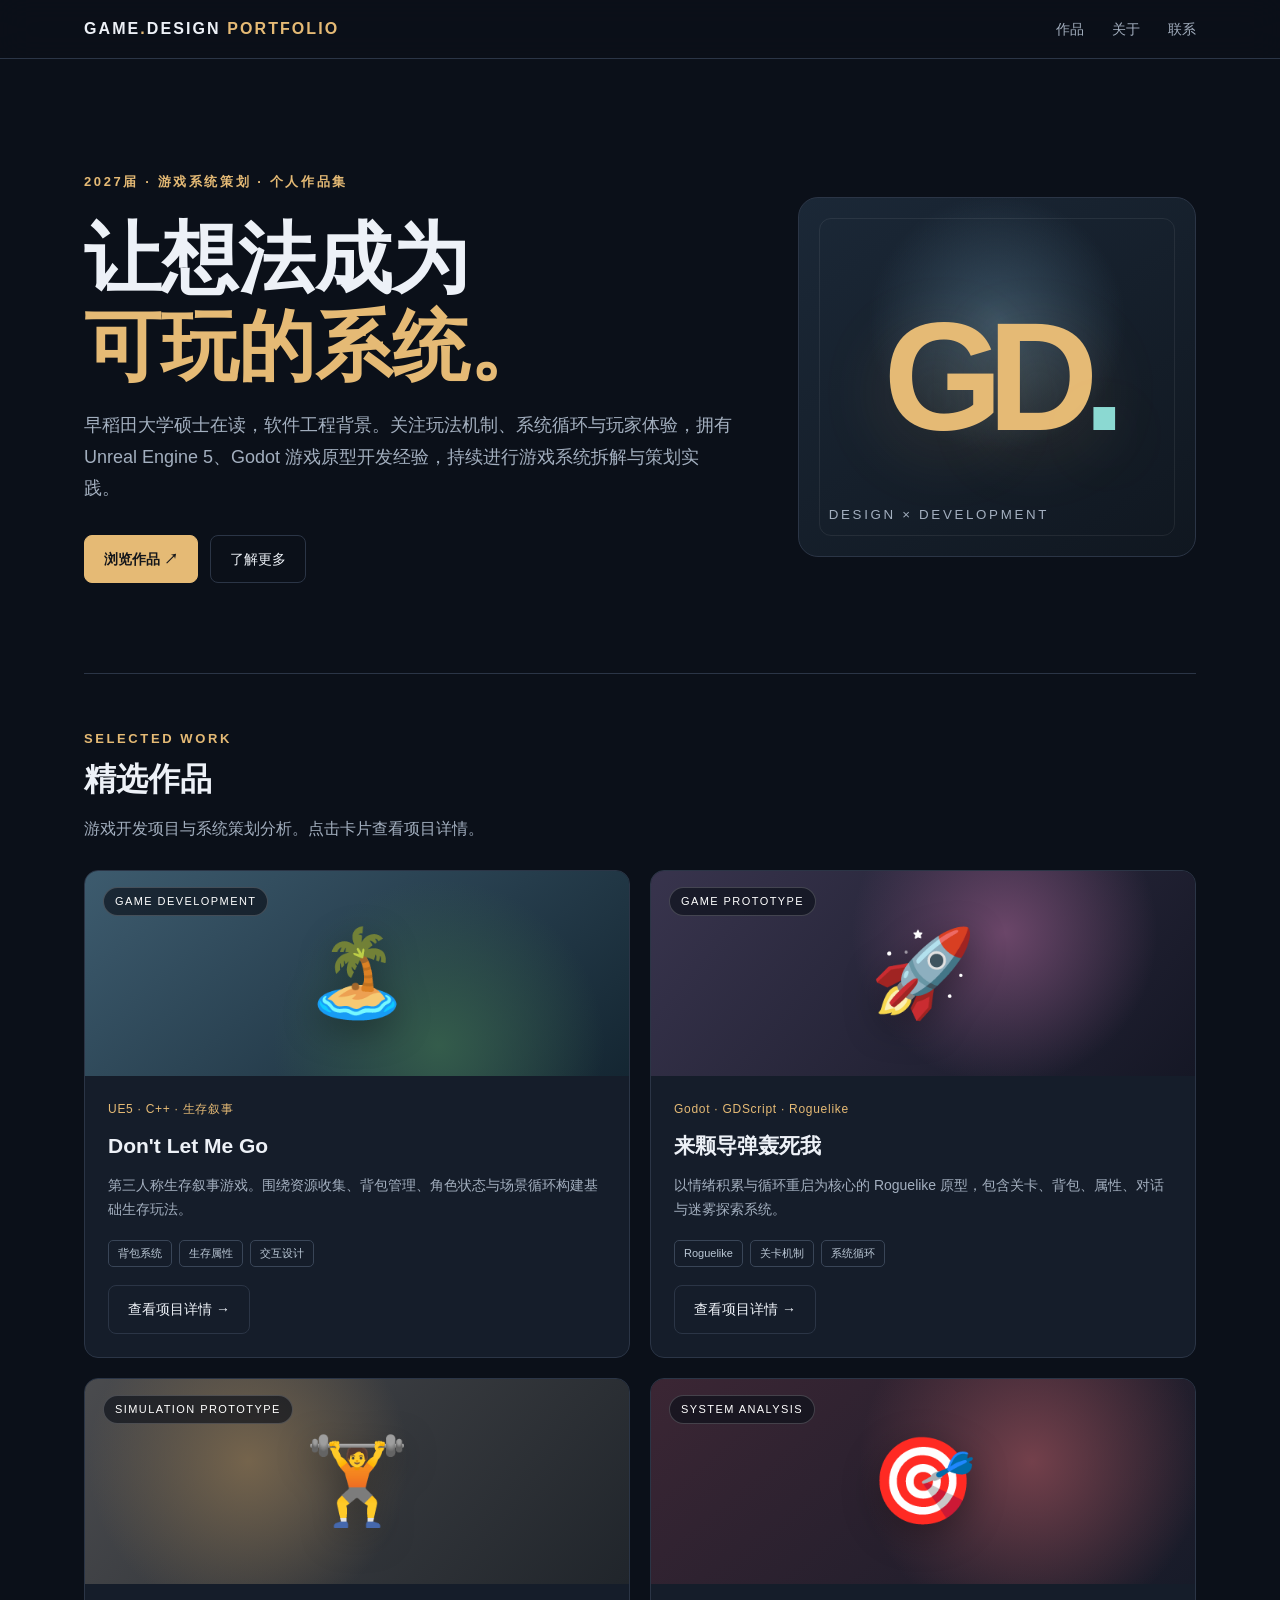
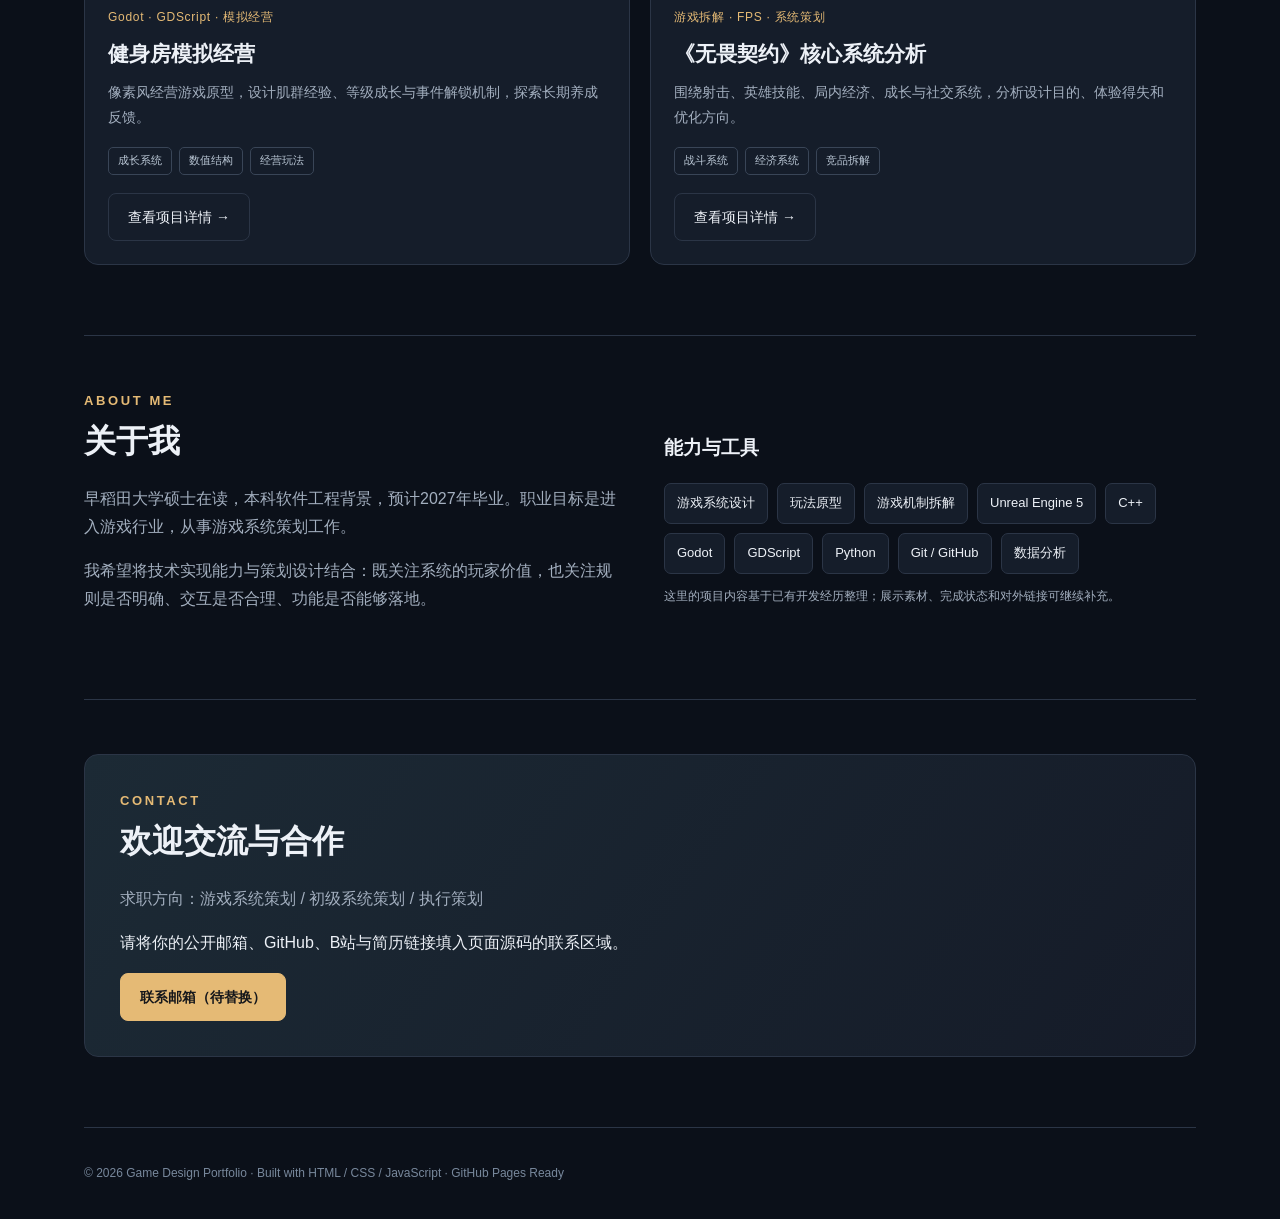
==== index.html @ ab82ddde "Initial portfolio website" ====
<!doctype html><html lang="zh-CN"><head><meta charset="UTF-8"><meta name="viewport" content="width=device-width,initial-scale=1"><meta name="description" content="2027届游戏系统策划个人作品集，游戏开发项目与系统拆解。"><title>游戏系统策划 · 个人作品集</title><style>
:root{--bg:#0b1019;--panel:#151d2a;--line:#2b3546;--text:#edf1f7;--muted:#a3afbf;--accent:#e5ba75;--cyan:#8bd9d2}*{box-sizing:border-box}html{scroll-behavior:smooth}body{margin:0;background:var(--bg);color:var(--text);font-family:Inter,"Noto Sans SC","Microsoft YaHei",sans-serif;line-height:1.75}a{color:inherit;text-decoration:none}button{font:inherit}header{position:sticky;top:0;z-index:10;background:#0b1019e8;backdrop-filter:blur(16px);border-bottom:1px solid var(--line)}nav{max-width:1160px;margin:auto;padding:15px 24px;display:flex;justify-content:space-between;align-items:center}.logo{font-weight:800;letter-spacing:.13em}.logo b{color:var(--accent)}.navlinks{display:flex;gap:28px;color:var(--muted);font-size:14px}.navlinks a:hover{color:var(--accent)}main{max-width:1160px;margin:auto;padding:0 24px}.hero{padding:112px 0 90px;display:grid;grid-template-columns:1.25fr .75fr;gap:50px;align-items:center}.eyebrow{font-size:13px;letter-spacing:.2em;color:var(--accent);font-weight:700}.hero h1{font-size:clamp(44px,6vw,80px);line-height:1.15;margin:20px 0}.hero h1 span{color:var(--accent)}.lead{font-size:18px;color:var(--muted);max-width:650px}.actions{display:flex;gap:12px;flex-wrap:wrap;margin-top:30px}.btn{border:1px solid var(--line);padding:11px 19px;border-radius:8px;font-size:14px;display:inline-flex;align-items:center;gap:8px;cursor:pointer;background:transparent;color:var(--text)}.btn.primary{background:var(--accent);color:#15171b;border-color:var(--accent);font-weight:700}.btn:hover{transform:translateY(-2px);transition:.2s}.hero-art{min-height:360px;background:radial-gradient(circle at 50% 35%,#395062 0,transparent 42%),linear-gradient(145deg,#1b2837,#101720);border:1px solid var(--line);border-radius:20px;display:flex;align-items:center;justify-content:center;position:relative;overflow:hidden}.hero-art:before{content:"";position:absolute;inset:20px;border:1px solid #ffffff12;border-radius:12px}.hero-art .mark{font-size:clamp(90px,12vw,160px);font-weight:900;letter-spacing:-.1em;color:#e5ba75;text-shadow:0 16px 70px #e5ba7533}.hero-art small{position:absolute;bottom:30px;left:30px;color:var(--muted);letter-spacing:.2em}.section{padding:54px 0 70px;border-top:1px solid var(--line)}.section-head{display:flex;justify-content:space-between;align-items:end;gap:16px;margin-bottom:27px}.section h2{font-size:32px;margin:0}.section .subtitle{color:var(--muted);margin:8px 0 0}.grid{display:grid;grid-template-columns:repeat(2,minmax(0,1fr));gap:20px}.project{background:var(--panel);border:1px solid var(--line);border-radius:14px;overflow:hidden;transition:transform .2s,border-color .2s}.project:hover{transform:translateY(-4px);border-color:#8c7556}.visual{height:205px;display:flex;justify-content:center;align-items:center;position:relative;overflow:hidden;background:linear-gradient(125deg,#26354a,#141c29)}.visual .glyph{font-size:85px;filter:drop-shadow(0 10px 18px #0005)}.visual .type{position:absolute;top:16px;left:18px;font-size:11px;letter-spacing:.13em;color:#fff;background:#0b1019a8;border:1px solid #ffffff30;border-radius:30px;padding:4px 11px}.visual.island{background:radial-gradient(circle at 65% 85%,#345c4b,transparent 42%),linear-gradient(140deg,#3d5b6e,#142632)}.visual.rogue{background:radial-gradient(circle at 65% 30%,#6b4669,transparent 40%),linear-gradient(130deg,#38344d,#151725)}.visual.gym{background:radial-gradient(circle at 30% 40%,#75644c,transparent 40%),linear-gradient(130deg,#4a4b4e,#20252b)}.visual.analysis{background:radial-gradient(circle at 70% 40%,#73404b,transparent 43%),linear-gradient(140deg,#3b2634,#171b29)}.content{padding:23px}.meta{font-size:12px;color:var(--accent);letter-spacing:.06em}.content h3{font-size:21px;margin:8px 0}.content p{color:var(--muted);font-size:14px;margin:0 0 18px}.tags{display:flex;gap:7px;flex-wrap:wrap;margin:18px 0}.tag{font-size:11px;border:1px solid #394557;color:#bac7d5;padding:3px 9px;border-radius:5px}.read{color:var(--accent);font-size:13px;font-weight:700}.about{display:grid;grid-template-columns:1fr 1fr;gap:48px}.about p{color:var(--muted)}.skills{display:flex;flex-wrap:wrap;gap:9px}.skills span{padding:8px 12px;background:var(--panel);border:1px solid var(--line);border-radius:7px;font-size:13px}.contact{background:linear-gradient(125deg,#1c2a35,#151b28);padding:35px;border-radius:14px;border:1px solid var(--line)}footer{padding:35px 0;color:#78889c;font-size:12px;border-top:1px solid var(--line)}dialog{width:min(740px,calc(100% - 30px));max-height:85vh;overflow:auto;background:#161f2c;color:var(--text);border:1px solid #445167;border-radius:14px;padding:32px}dialog::backdrop{background:#02060bd9}.close{float:right;border:0;background:#29374a;color:white;border-radius:7px;padding:5px 12px;cursor:pointer}.detail h2{font-size:27px}.detail p,.detail li{color:#bbc7d4}.detail h4{color:var(--accent);margin-bottom:5px}.notice{font-size:12px;color:#8f9eb0} @media(max-width:750px){.hero{grid-template-columns:1fr;padding:75px 0 50px}.hero-art{min-height:220px}.grid,.about{grid-template-columns:1fr}.navlinks{gap:14px;font-size:12px}.section{padding:42px 0}.section h2{font-size:26px}.hero h1{font-size:48px}}
</style></head><body><header><nav><a href="#top" class="logo">GAME<span style="color:var(--accent)">.</span>DESIGN <b>PORTFOLIO</b></a><div class="navlinks"><a href="#projects">作品</a><a href="#about">关于</a><a href="#contact">联系</a></div></nav></header><main id="top"><section class="hero"><div><div class="eyebrow">2027届 · 游戏系统策划 · 个人作品集</div><h1>让想法成为<br><span>可玩的系统。</span></h1><p class="lead">早稻田大学硕士在读，软件工程背景。关注玩法机制、系统循环与玩家体验，拥有 Unreal Engine 5、Godot 游戏原型开发经验，持续进行游戏系统拆解与策划实践。</p><div class="actions"><a class="btn primary" href="#projects">浏览作品 ↗</a><a class="btn" href="#about">了解更多</a></div></div><div class="hero-art"><div class="mark">GD<span style="color:#8bd9d2">.</span></div><small>DESIGN × DEVELOPMENT</small></div></section><section id="projects" class="section"><div class="section-head"><div><div class="eyebrow">SELECTED WORK</div><h2>精选作品</h2><p class="subtitle">游戏开发项目与系统策划分析。点击卡片查看项目详情。</p></div></div><div class="grid"><article class="project"><div class="visual island"><span class="type">GAME DEVELOPMENT</span><span class="glyph">🏝️</span></div><div class="content"><div class="meta">UE5 · C++ · 生存叙事</div><h3>Don't Let Me Go</h3><p>第三人称生存叙事游戏。围绕资源收集、背包管理、角色状态与场景循环构建基础生存玩法。</p><div class="tags"><span class="tag">背包系统</span><span class="tag">生存属性</span><span class="tag">交互设计</span></div><button class="btn" onclick="show('island')">查看项目详情 →</button></div></article><article class="project"><div class="visual rogue"><span class="type">GAME PROTOTYPE</span><span class="glyph">🚀</span></div><div class="content"><div class="meta">Godot · GDScript · Roguelike</div><h3>来颗导弹轰死我</h3><p>以情绪积累与循环重启为核心的 Roguelike 原型，包含关卡、背包、属性、对话与迷雾探索系统。</p><div class="tags"><span class="tag">Roguelike</span><span class="tag">关卡机制</span><span class="tag">系统循环</span></div><button class="btn" onclick="show('rogue')">查看项目详情 →</button></div></article><article class="project"><div class="visual gym"><span class="type">SIMULATION PROTOTYPE</span><span class="glyph">🏋️</span></div><div class="content"><div class="meta">Godot · GDScript · 模拟经营</div><h3>健身房模拟经营</h3><p>像素风经营游戏原型，设计肌群经验、等级成长与事件解锁机制，探索长期养成反馈。</p><div class="tags"><span class="tag">成长系统</span><span class="tag">数值结构</span><span class="tag">经营玩法</span></div><button class="btn" onclick="show('gym')">查看项目详情 →</button></div></article><article class="project"><div class="visual analysis"><span class="type">SYSTEM ANALYSIS</span><span class="glyph">🎯</span></div><div class="content"><div class="meta">游戏拆解 · FPS · 系统策划</div><h3>《无畏契约》核心系统分析</h3><p>围绕射击、英雄技能、局内经济、成长与社交系统，分析设计目的、体验得失和优化方向。</p><div class="tags"><span class="tag">战斗系统</span><span class="tag">经济系统</span><span class="tag">竞品拆解</span></div><button class="btn" onclick="show('valorant')">查看项目详情 →</button></div></article></div></section><section class="section" id="about"><div class="eyebrow">ABOUT ME</div><div class="about"><div><h2>关于我</h2><p>早稻田大学硕士在读，本科软件工程背景，预计2027年毕业。职业目标是进入游戏行业，从事游戏系统策划工作。</p><p>我希望将技术实现能力与策划设计结合：既关注系统的玩家价值，也关注规则是否明确、交互是否合理、功能是否能够落地。</p></div><div><h3>能力与工具</h3><div class="skills"><span>游戏系统设计</span><span>玩法原型</span><span>游戏机制拆解</span><span>Unreal Engine 5</span><span>C++</span><span>Godot</span><span>GDScript</span><span>Python</span><span>Git / GitHub</span><span>数据分析</span></div><p class="notice">这里的项目内容基于已有开发经历整理；展示素材、完成状态和对外链接可继续补充。</p></div></div></section><section class="section" id="contact"><div class="contact"><div class="eyebrow">CONTACT</div><h2>欢迎交流与合作</h2><p style="color:var(--muted)">求职方向：游戏系统策划 / 初级系统策划 / 执行策划</p><p>请将你的公开邮箱、GitHub、B站与简历链接填入页面源码的联系区域。</p><a class="btn primary" href="mailto:your-email@example.com">联系邮箱（待替换）</a></div></section><footer>© <span id="year"></span> Game Design Portfolio · Built with HTML / CSS / JavaScript · GitHub Pages Ready</footer></main><dialog id="details"><button class="close" onclick="document.getElementById('details').close()">关闭 ×</button><div class="detail" id="detailContent"></div></dialog><script>
const details={island:{title:"Don't Let Me Go",sub:"UE5 / C++ / 第三人称生存叙事",intro:"项目围绕梦境与现实之间的生存循环展开，玩家通过资源收集、状态管理与探索推动进程。",items:["资源交互：设计资源拾取对象与交互输入。","背包系统：物品堆叠、拆分、拖拽、使用与丢弃。","状态系统：饥饿、口渴、精神与体力等状态反馈。","场景循环：菜单、房间与岛屿场景之间的流程切换。"],next:"补充实机截图、操作视频、系统流程图及项目仓库链接。"},rogue:{title:"来颗导弹轰死我",sub:"Godot / GDScript / Roguelike",intro:"围绕情绪积累与循环重启设计的 Roguelike 游戏概念与开发原型。",items:["关卡：书本与合同文件夹主题的探索与通关目标。","角色系统：状态机、属性与物品背包。","探索系统：迷雾、区域相机与地图切换。","叙事交互：对话系统与关卡事件。"],next:"补充可玩版本、关卡地图与核心循环演示。"},gym:{title:"健身房模拟经营",sub:"Godot / GDScript / 像素风模拟经营",intro:"以训练、经验获取与成长解锁为主要循环的经营原型。",items:["肌群划分：胸、背、肩、臂、腹、腿。","成长规则：经验值、等级变化及UI反馈。","事件机制：依据成长节点触发解锁内容。"],next:"补充数值表、玩家目标、经营资源循环及原型视频。"},valorant:{title:"《无畏契约》核心系统分析",sub:"游戏系统拆解 / FPS / 个人分析",intro:"从游戏系统策划角度分析战斗、英雄、经济、局外成长与社交机制的设计目标及体验问题。",items:["战斗：低TTK、急停与枪法成长。","英雄：技能定位、团队配合与平衡成本。","经济：全起、半起、经济局与跨回合资源博弈。","成长与商业化：段位反馈、英雄解锁与外观付费。","改进：新手引导、经济提示与战术贡献反馈。"],next:"建议添加完整PDF、规则流程图、经济数值案例与分析结论。"}};
function show(key){const d=details[key];document.getElementById('detailContent').innerHTML=`<div class="eyebrow">PROJECT DETAIL</div><h2>${d.title}</h2><div class="meta">${d.sub}</div><p>${d.intro}</p><h4>项目内容</h4><ul>${d.items.map(x=>`<li>${x}</li>`).join('')}</ul><h4>后续可补充</h4><p>${d.next}</p><p class="notice">尚未提供的截图、试玩链接及完整文档不以虚构内容代替。</p>`;document.getElementById('details').showModal()};document.getElementById('year').textContent=new Date().getFullYear();
</script></body></html>
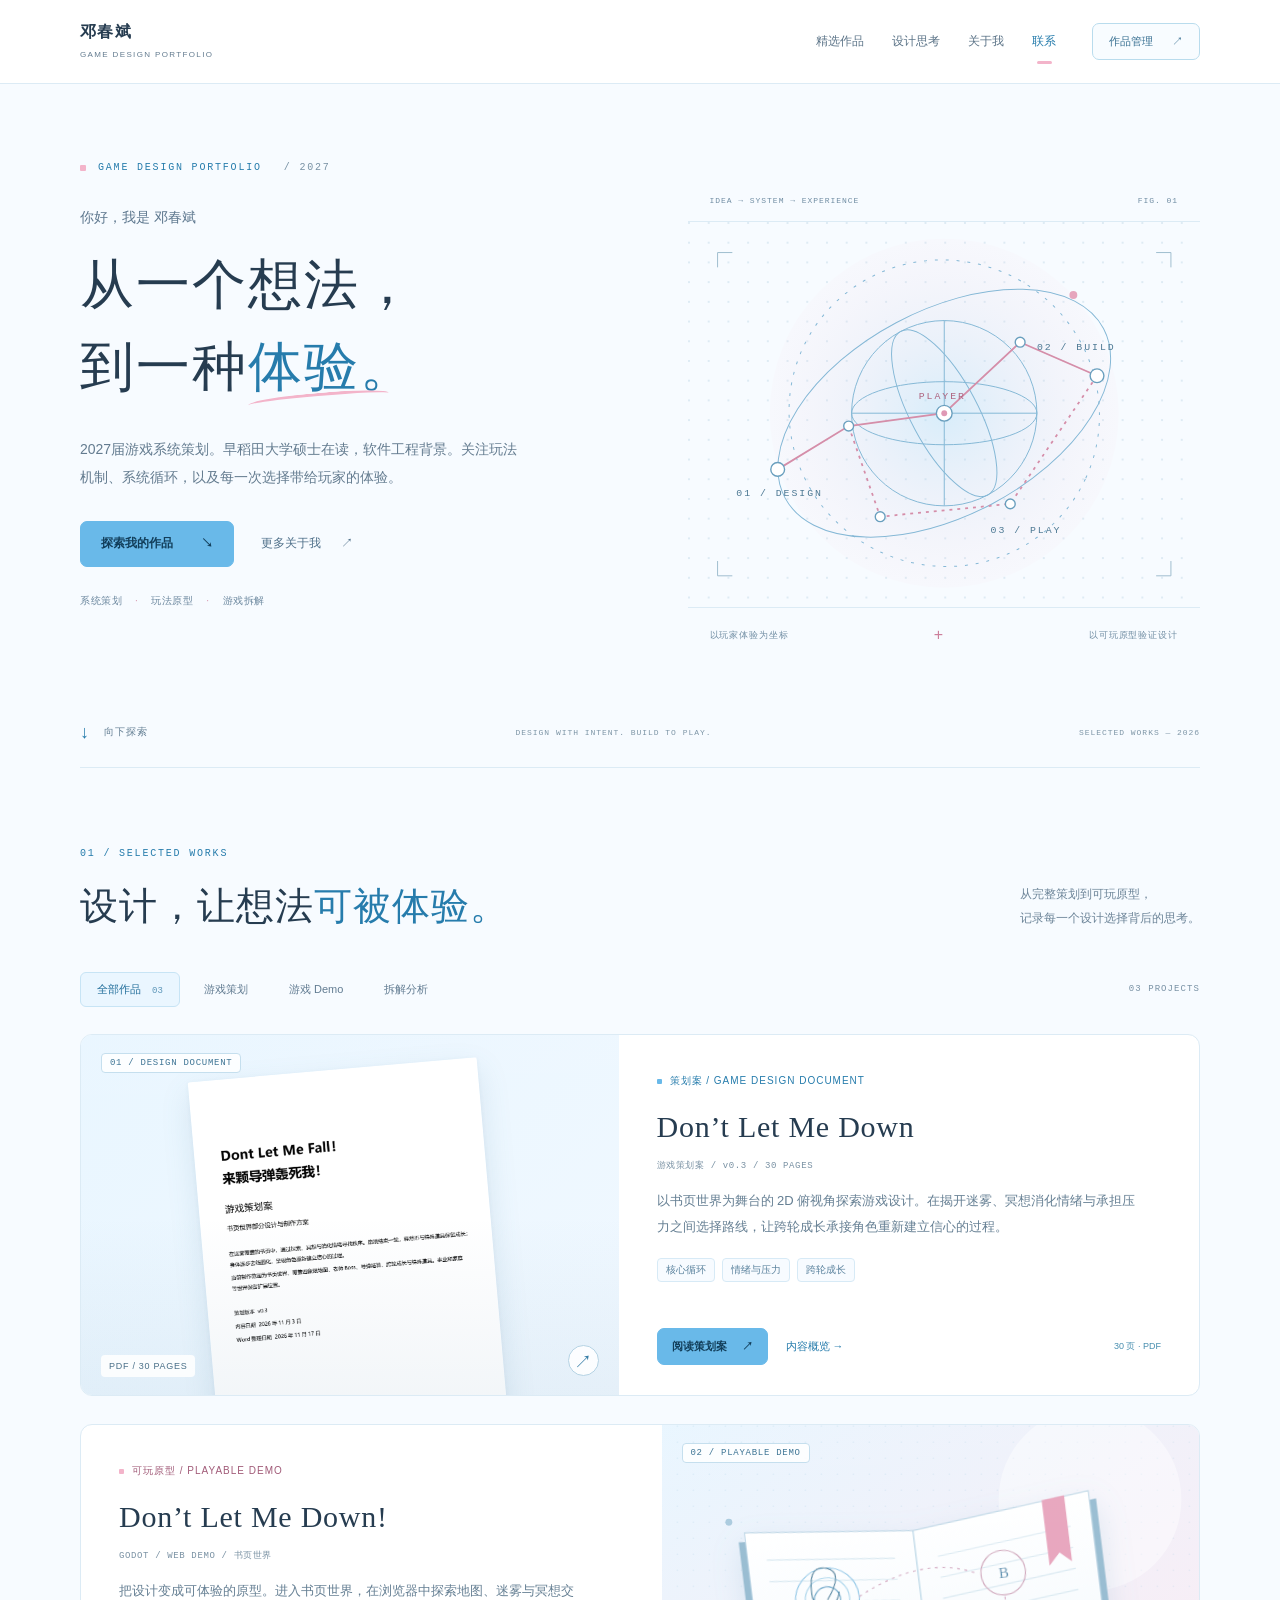
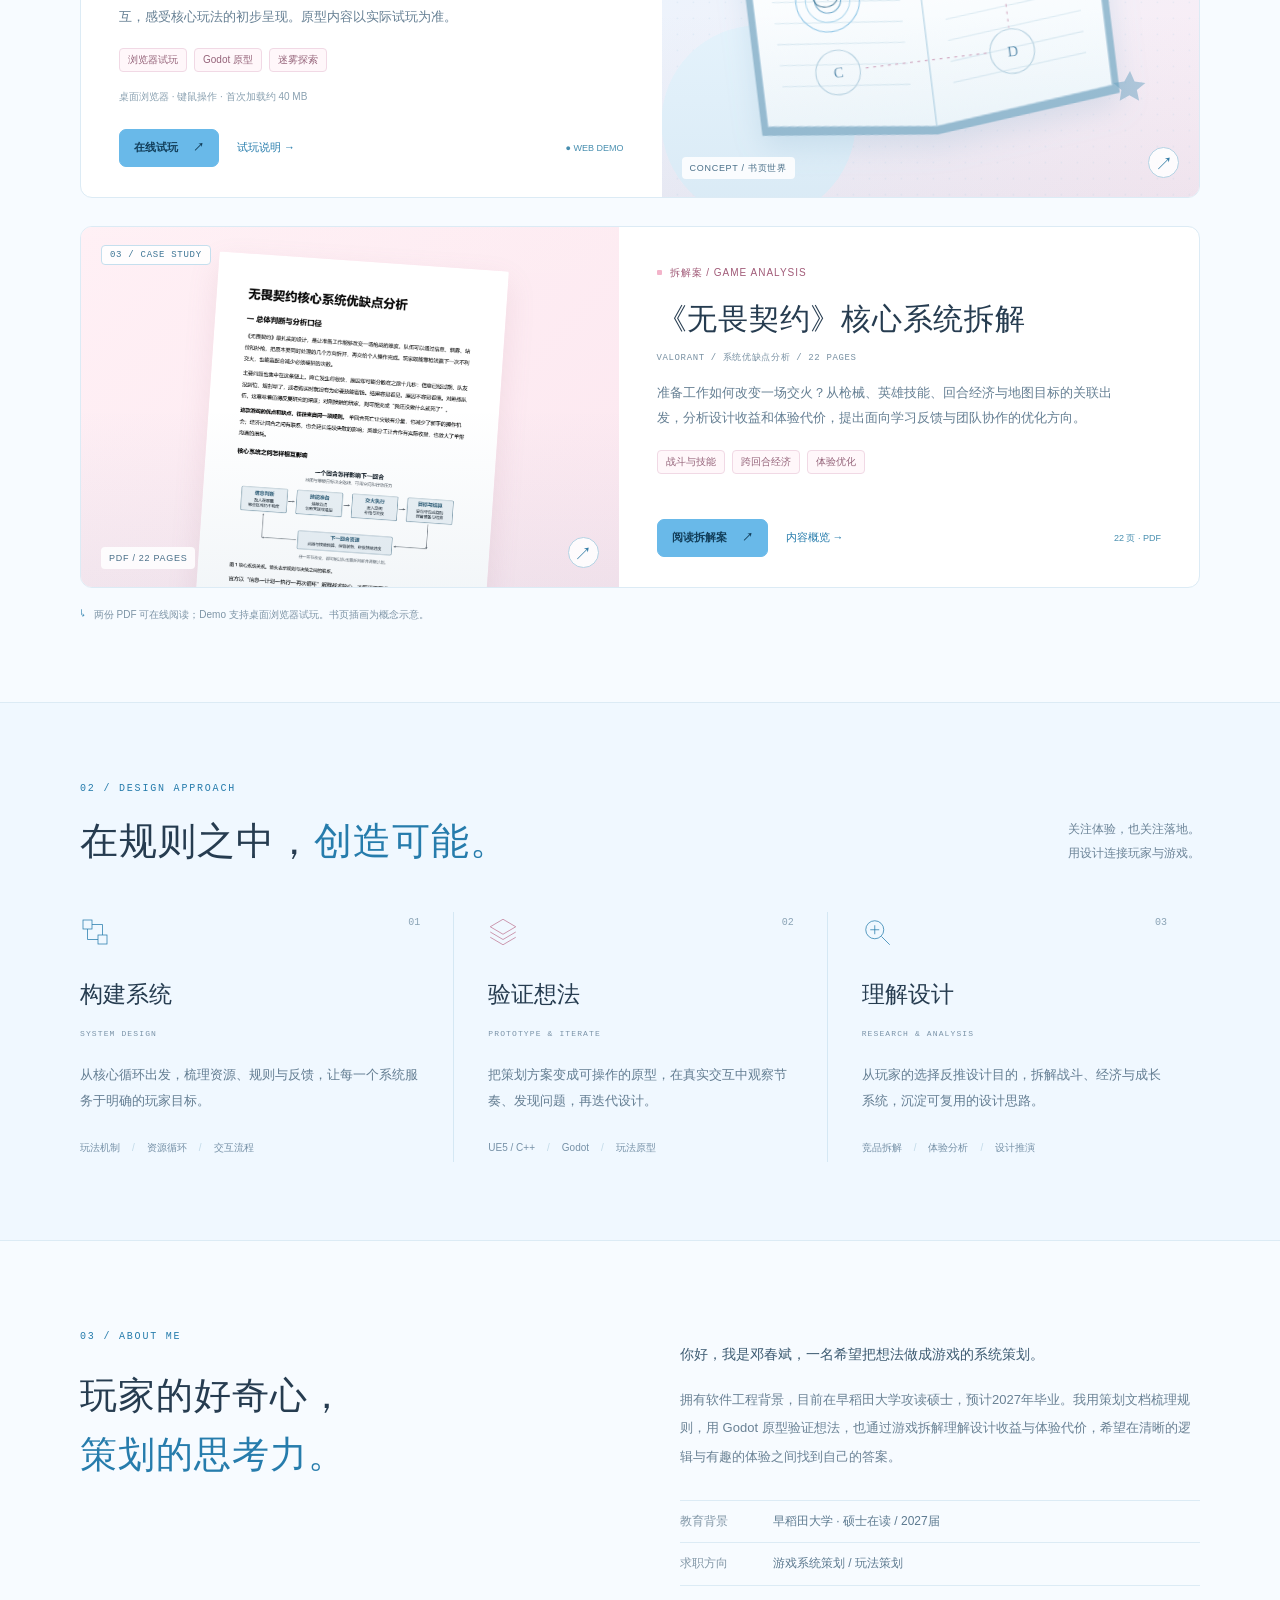
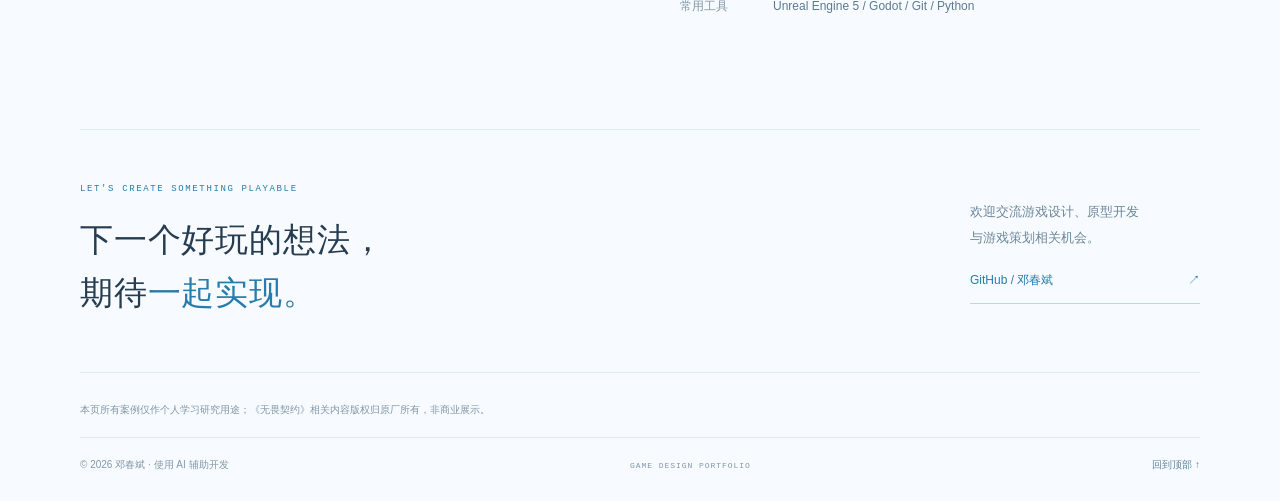
==== commit f16b8ede: "Initial myWebsite" ====
--- a/index.html
+++ b/index.html
@@ -1,6 +1,86 @@
-<!doctype html><html lang="zh-CN"><head><meta charset="UTF-8"><meta name="viewport" content="width=device-width,initial-scale=1"><meta name="description" content="2027届游戏系统策划个人作品集，游戏开发项目与系统拆解。"><title>游戏系统策划 · 个人作品集</title><style>
-:root{--bg:#0b1019;--panel:#151d2a;--line:#2b3546;--text:#edf1f7;--muted:#a3afbf;--accent:#e5ba75;--cyan:#8bd9d2}*{box-sizing:border-box}html{scroll-behavior:smooth}body{margin:0;background:var(--bg);color:var(--text);font-family:Inter,"Noto Sans SC","Microsoft YaHei",sans-serif;line-height:1.75}a{color:inherit;text-decoration:none}button{font:inherit}header{position:sticky;top:0;z-index:10;background:#0b1019e8;backdrop-filter:blur(16px);border-bottom:1px solid var(--line)}nav{max-width:1160px;margin:auto;padding:15px 24px;display:flex;justify-content:space-between;align-items:center}.logo{font-weight:800;letter-spacing:.13em}.logo b{color:var(--accent)}.navlinks{display:flex;gap:28px;color:var(--muted);font-size:14px}.navlinks a:hover{color:var(--accent)}main{max-width:1160px;margin:auto;padding:0 24px}.hero{padding:112px 0 90px;display:grid;grid-template-columns:1.25fr .75fr;gap:50px;align-items:center}.eyebrow{font-size:13px;letter-spacing:.2em;color:var(--accent);font-weight:700}.hero h1{font-size:clamp(44px,6vw,80px);line-height:1.15;margin:20px 0}.hero h1 span{color:var(--accent)}.lead{font-size:18px;color:var(--muted);max-width:650px}.actions{display:flex;gap:12px;flex-wrap:wrap;margin-top:30px}.btn{border:1px solid var(--line);padding:11px 19px;border-radius:8px;font-size:14px;display:inline-flex;align-items:center;gap:8px;cursor:pointer;background:transparent;color:var(--text)}.btn.primary{background:var(--accent);color:#15171b;border-color:var(--accent);font-weight:700}.btn:hover{transform:translateY(-2px);transition:.2s}.hero-art{min-height:360px;background:radial-gradient(circle at 50% 35%,#395062 0,transparent 42%),linear-gradient(145deg,#1b2837,#101720);border:1px solid var(--line);border-radius:20px;display:flex;align-items:center;justify-content:center;position:relative;overflow:hidden}.hero-art:before{content:"";position:absolute;inset:20px;border:1px solid #ffffff12;border-radius:12px}.hero-art .mark{font-size:clamp(90px,12vw,160px);font-weight:900;letter-spacing:-.1em;color:#e5ba75;text-shadow:0 16px 70px #e5ba7533}.hero-art small{position:absolute;bottom:30px;left:30px;color:var(--muted);letter-spacing:.2em}.section{padding:54px 0 70px;border-top:1px solid var(--line)}.section-head{display:flex;justify-content:space-between;align-items:end;gap:16px;margin-bottom:27px}.section h2{font-size:32px;margin:0}.section .subtitle{color:var(--muted);margin:8px 0 0}.grid{display:grid;grid-template-columns:repeat(2,minmax(0,1fr));gap:20px}.project{background:var(--panel);border:1px solid var(--line);border-radius:14px;overflow:hidden;transition:transform .2s,border-color .2s}.project:hover{transform:translateY(-4px);border-color:#8c7556}.visual{height:205px;display:flex;justify-content:center;align-items:center;position:relative;overflow:hidden;background:linear-gradient(125deg,#26354a,#141c29)}.visual .glyph{font-size:85px;filter:drop-shadow(0 10px 18px #0005)}.visual .type{position:absolute;top:16px;left:18px;font-size:11px;letter-spacing:.13em;color:#fff;background:#0b1019a8;border:1px solid #ffffff30;border-radius:30px;padding:4px 11px}.visual.island{background:radial-gradient(circle at 65% 85%,#345c4b,transparent 42%),linear-gradient(140deg,#3d5b6e,#142632)}.visual.rogue{background:radial-gradient(circle at 65% 30%,#6b4669,transparent 40%),linear-gradient(130deg,#38344d,#151725)}.visual.gym{background:radial-gradient(circle at 30% 40%,#75644c,transparent 40%),linear-gradient(130deg,#4a4b4e,#20252b)}.visual.analysis{background:radial-gradient(circle at 70% 40%,#73404b,transparent 43%),linear-gradient(140deg,#3b2634,#171b29)}.content{padding:23px}.meta{font-size:12px;color:var(--accent);letter-spacing:.06em}.content h3{font-size:21px;margin:8px 0}.content p{color:var(--muted);font-size:14px;margin:0 0 18px}.tags{display:flex;gap:7px;flex-wrap:wrap;margin:18px 0}.tag{font-size:11px;border:1px solid #394557;color:#bac7d5;padding:3px 9px;border-radius:5px}.read{color:var(--accent);font-size:13px;font-weight:700}.about{display:grid;grid-template-columns:1fr 1fr;gap:48px}.about p{color:var(--muted)}.skills{display:flex;flex-wrap:wrap;gap:9px}.skills span{padding:8px 12px;background:var(--panel);border:1px solid var(--line);border-radius:7px;font-size:13px}.contact{background:linear-gradient(125deg,#1c2a35,#151b28);padding:35px;border-radius:14px;border:1px solid var(--line)}footer{padding:35px 0;color:#78889c;font-size:12px;border-top:1px solid var(--line)}dialog{width:min(740px,calc(100% - 30px));max-height:85vh;overflow:auto;background:#161f2c;color:var(--text);border:1px solid #445167;border-radius:14px;padding:32px}dialog::backdrop{background:#02060bd9}.close{float:right;border:0;background:#29374a;color:white;border-radius:7px;padding:5px 12px;cursor:pointer}.detail h2{font-size:27px}.detail p,.detail li{color:#bbc7d4}.detail h4{color:var(--accent);margin-bottom:5px}.notice{font-size:12px;color:#8f9eb0} @media(max-width:750px){.hero{grid-template-columns:1fr;padding:75px 0 50px}.hero-art{min-height:220px}.grid,.about{grid-template-columns:1fr}.navlinks{gap:14px;font-size:12px}.section{padding:42px 0}.section h2{font-size:26px}.hero h1{font-size:48px}}
-</style></head><body><header><nav><a href="#top" class="logo">GAME<span style="color:var(--accent)">.</span>DESIGN <b>PORTFOLIO</b></a><div class="navlinks"><a href="#projects">作品</a><a href="#about">关于</a><a href="#contact">联系</a></div></nav></header><main id="top"><section class="hero"><div><div class="eyebrow">2027届 · 游戏系统策划 · 个人作品集</div><h1>让想法成为<br><span>可玩的系统。</span></h1><p class="lead">早稻田大学硕士在读，软件工程背景。关注玩法机制、系统循环与玩家体验，拥有 Unreal Engine 5、Godot 游戏原型开发经验，持续进行游戏系统拆解与策划实践。</p><div class="actions"><a class="btn primary" href="#projects">浏览作品 ↗</a><a class="btn" href="#about">了解更多</a></div></div><div class="hero-art"><div class="mark">GD<span style="color:#8bd9d2">.</span></div><small>DESIGN × DEVELOPMENT</small></div></section><section id="projects" class="section"><div class="section-head"><div><div class="eyebrow">SELECTED WORK</div><h2>精选作品</h2><p class="subtitle">游戏开发项目与系统策划分析。点击卡片查看项目详情。</p></div></div><div class="grid"><article class="project"><div class="visual island"><span class="type">GAME DEVELOPMENT</span><span class="glyph">🏝️</span></div><div class="content"><div class="meta">UE5 · C++ · 生存叙事</div><h3>Don't Let Me Go</h3><p>第三人称生存叙事游戏。围绕资源收集、背包管理、角色状态与场景循环构建基础生存玩法。</p><div class="tags"><span class="tag">背包系统</span><span class="tag">生存属性</span><span class="tag">交互设计</span></div><button class="btn" onclick="show('island')">查看项目详情 →</button></div></article><article class="project"><div class="visual rogue"><span class="type">GAME PROTOTYPE</span><span class="glyph">🚀</span></div><div class="content"><div class="meta">Godot · GDScript · Roguelike</div><h3>来颗导弹轰死我</h3><p>以情绪积累与循环重启为核心的 Roguelike 原型，包含关卡、背包、属性、对话与迷雾探索系统。</p><div class="tags"><span class="tag">Roguelike</span><span class="tag">关卡机制</span><span class="tag">系统循环</span></div><button class="btn" onclick="show('rogue')">查看项目详情 →</button></div></article><article class="project"><div class="visual gym"><span class="type">SIMULATION PROTOTYPE</span><span class="glyph">🏋️</span></div><div class="content"><div class="meta">Godot · GDScript · 模拟经营</div><h3>健身房模拟经营</h3><p>像素风经营游戏原型，设计肌群经验、等级成长与事件解锁机制，探索长期养成反馈。</p><div class="tags"><span class="tag">成长系统</span><span class="tag">数值结构</span><span class="tag">经营玩法</span></div><button class="btn" onclick="show('gym')">查看项目详情 →</button></div></article><article class="project"><div class="visual analysis"><span class="type">SYSTEM ANALYSIS</span><span class="glyph">🎯</span></div><div class="content"><div class="meta">游戏拆解 · FPS · 系统策划</div><h3>《无畏契约》核心系统分析</h3><p>围绕射击、英雄技能、局内经济、成长与社交系统，分析设计目的、体验得失和优化方向。</p><div class="tags"><span class="tag">战斗系统</span><span class="tag">经济系统</span><span class="tag">竞品拆解</span></div><button class="btn" onclick="show('valorant')">查看项目详情 →</button></div></article></div></section><section class="section" id="about"><div class="eyebrow">ABOUT ME</div><div class="about"><div><h2>关于我</h2><p>早稻田大学硕士在读，本科软件工程背景，预计2027年毕业。职业目标是进入游戏行业，从事游戏系统策划工作。</p><p>我希望将技术实现能力与策划设计结合：既关注系统的玩家价值，也关注规则是否明确、交互是否合理、功能是否能够落地。</p></div><div><h3>能力与工具</h3><div class="skills"><span>游戏系统设计</span><span>玩法原型</span><span>游戏机制拆解</span><span>Unreal Engine 5</span><span>C++</span><span>Godot</span><span>GDScript</span><span>Python</span><span>Git / GitHub</span><span>数据分析</span></div><p class="notice">这里的项目内容基于已有开发经历整理；展示素材、完成状态和对外链接可继续补充。</p></div></div></section><section class="section" id="contact"><div class="contact"><div class="eyebrow">CONTACT</div><h2>欢迎交流与合作</h2><p style="color:var(--muted)">求职方向：游戏系统策划 / 初级系统策划 / 执行策划</p><p>请将你的公开邮箱、GitHub、B站与简历链接填入页面源码的联系区域。</p><a class="btn primary" href="mailto:your-email@example.com">联系邮箱（待替换）</a></div></section><footer>© <span id="year"></span> Game Design Portfolio · Built with HTML / CSS / JavaScript · GitHub Pages Ready</footer></main><dialog id="details"><button class="close" onclick="document.getElementById('details').close()">关闭 ×</button><div class="detail" id="detailContent"></div></dialog><script>
-const details={island:{title:"Don't Let Me Go",sub:"UE5 / C++ / 第三人称生存叙事",intro:"项目围绕梦境与现实之间的生存循环展开，玩家通过资源收集、状态管理与探索推动进程。",items:["资源交互：设计资源拾取对象与交互输入。","背包系统：物品堆叠、拆分、拖拽、使用与丢弃。","状态系统：饥饿、口渴、精神与体力等状态反馈。","场景循环：菜单、房间与岛屿场景之间的流程切换。"],next:"补充实机截图、操作视频、系统流程图及项目仓库链接。"},rogue:{title:"来颗导弹轰死我",sub:"Godot / GDScript / Roguelike",intro:"围绕情绪积累与循环重启设计的 Roguelike 游戏概念与开发原型。",items:["关卡：书本与合同文件夹主题的探索与通关目标。","角色系统：状态机、属性与物品背包。","探索系统：迷雾、区域相机与地图切换。","叙事交互：对话系统与关卡事件。"],next:"补充可玩版本、关卡地图与核心循环演示。"},gym:{title:"健身房模拟经营",sub:"Godot / GDScript / 像素风模拟经营",intro:"以训练、经验获取与成长解锁为主要循环的经营原型。",items:["肌群划分：胸、背、肩、臂、腹、腿。","成长规则：经验值、等级变化及UI反馈。","事件机制：依据成长节点触发解锁内容。"],next:"补充数值表、玩家目标、经营资源循环及原型视频。"},valorant:{title:"《无畏契约》核心系统分析",sub:"游戏系统拆解 / FPS / 个人分析",intro:"从游戏系统策划角度分析战斗、英雄、经济、局外成长与社交机制的设计目标及体验问题。",items:["战斗：低TTK、急停与枪法成长。","英雄：技能定位、团队配合与平衡成本。","经济：全起、半起、经济局与跨回合资源博弈。","成长与商业化：段位反馈、英雄解锁与外观付费。","改进：新手引导、经济提示与战术贡献反馈。"],next:"建议添加完整PDF、规则流程图、经济数值案例与分析结论。"}};
-function show(key){const d=details[key];document.getElementById('detailContent').innerHTML=`<div class="eyebrow">PROJECT DETAIL</div><h2>${d.title}</h2><div class="meta">${d.sub}</div><p>${d.intro}</p><h4>项目内容</h4><ul>${d.items.map(x=>`<li>${x}</li>`).join('')}</ul><h4>后续可补充</h4><p>${d.next}</p><p class="notice">尚未提供的截图、试玩链接及完整文档不以虚构内容代替。</p>`;document.getElementById('details').showModal()};document.getElementById('year').textContent=new Date().getFullYear();
-</script></body></html>
+<!doctype html>
+<html lang="zh-CN">
+<head>
+  <meta charset="UTF-8">
+  <meta name="viewport" content="width=device-width, initial-scale=1">
+  <meta name="theme-color" content="#f7fbff">
+  <meta name="description" content="邓春斌的游戏策划作品集：Don’t Let Me Down 策划案、Don’t Let Me Down 网页 Demo 与《无畏契约》核心系统拆解。">
+  <title>邓春斌 — 游戏策划作品集</title>
+  <link rel="icon" href="data:,">
+  <link rel="stylesheet" href="styles.css">
+  <script defer src="portfolio-data.js"></script>
+  <script defer src="portfolio-storage.js"></script>
+  <script defer src="app.js"></script>
+</head>
+<body>
+  <a class="skip-link" href="#projects">跳至作品</a>
+  <header class="site-header">
+    <nav class="container navigation" aria-label="主导航">
+      <a class="brand" href="#top" aria-label="邓春斌的作品集首页"><span>邓春斌<small>GAME DESIGN PORTFOLIO</small></span></a>
+      <div class="nav-links"><a href="#projects" class="active">精选作品</a><a href="#approach">设计思考</a><a href="#about">关于我</a><a href="#contact">联系</a></div>
+      <button class="manage-button" data-manage>作品管理 <span aria-hidden="true">↗</span></button>
+      <button class="menu-button" aria-expanded="false" aria-controls="mobile-nav" aria-label="展开导航">☰</button>
+    </nav>
+    <div id="mobile-nav" class="mobile-nav" hidden><a href="#projects">精选作品</a><a href="#approach">设计思考</a><a href="#about">关于我</a><a href="#contact">联系</a><button data-manage>作品管理 ↗</button></div>
+  </header>
+  <main id="top">
+    <section class="hero container" aria-labelledby="hero-heading">
+      <div class="hero-copy">
+        <div class="eyebrow"><span class="tiny-square"></span> GAME DESIGN PORTFOLIO <span class="eyebrow-year">/ 2027</span></div>
+        <p class="hero-intro" id="hero-intro">你好，我是邓春斌</p>
+        <h1 id="hero-heading">从一个想法，<br>到一种<span>体验。</span></h1>
+        <p class="hero-description" id="hero-description"></p>
+        <div class="hero-actions"><a class="button primary" href="#projects">探索我的作品 <span aria-hidden="true">↘</span></a><a class="text-link" href="#about">更多关于我 <span aria-hidden="true">↗</span></a></div>
+        <div class="hero-tags"><span>系统策划</span><i>·</i><span>玩法原型</span><i>·</i><span>游戏拆解</span></div>
+      </div>
+      <div class="hero-visual" aria-label="从设计、原型到体验的概念图">
+        <div class="visual-topline"><span>IDEA → SYSTEM → EXPERIENCE</span><span>FIG. 01</span></div>
+        <svg viewBox="0 0 520 390" aria-hidden="true" class="system-art">
+          <defs><pattern id="dot-grid" width="20" height="20" patternUnits="userSpaceOnUse"><circle cx="1" cy="1" r=".8" fill="#91bad3" opacity=".55"/></pattern><radialGradient id="orb-light"><stop stop-color="#86c9ee" stop-opacity=".28"/><stop offset="1" stop-color="#f5c2d6" stop-opacity=".05"/></radialGradient></defs>
+          <rect width="520" height="390" fill="url(#dot-grid)"/><circle cx="260" cy="194" r="177" fill="url(#orb-light)"/>
+          <g fill="none" stroke="#85b8d6" stroke-width="1"><ellipse cx="260" cy="194" rx="183" ry="104" transform="rotate(-28 260 194)"/><ellipse cx="260" cy="194" rx="158" ry="155" transform="rotate(25 260 194)" stroke-dasharray="3 8"/><circle cx="260" cy="194" r="94"/><ellipse cx="260" cy="194" rx="94" ry="32"/><ellipse cx="260" cy="194" rx="34" ry="94" transform="rotate(-28 260 194)"/><path d="M166 194h188M260 100v188"/></g>
+          <g fill="none" stroke="#d58ea9" stroke-width="1.8"><path d="M91 251 163 207 260 194 337 122 415 156"/><path d="M163 207 195 299 327 286 415 156" stroke-dasharray="3 5"/></g>
+          <g fill="#fff" stroke="#699fbe" stroke-width="1.4"><circle cx="91" cy="251" r="7"/><circle cx="163" cy="207" r="5"/><circle cx="260" cy="194" r="8"/><circle cx="337" cy="122" r="5"/><circle cx="415" cy="156" r="7"/><circle cx="195" cy="299" r="5"/><circle cx="327" cy="286" r="5"/></g>
+          <circle cx="260" cy="194" r="3" fill="#df99b5"/><circle cx="391" cy="74" r="4" fill="#e6a5bd"/>
+          <g fill="#4c7893" font-family="monospace" font-size="10" letter-spacing="2"><text x="49" y="278">01 / DESIGN</text><text x="354" y="130">02 / BUILD</text><text x="307" y="316">03 / PLAY</text><text x="234" y="180" fill="#ae6580">PLAYER</text></g>
+          <path d="M30 31h15m-15 0v15M490 31h-15m15 0v15M30 359h15m-15 0v-15M490 359h-15m15 0v-15" stroke="#9fbdcf" fill="none"/>
+        </svg>
+        <div class="visual-bottomline"><span>以玩家体验为坐标</span><span class="crosshair">+</span><span>以可玩原型验证设计</span></div>
+      </div>
+      <div class="hero-bottom"><a href="#projects" class="scroll-cue"><span>↓</span> 向下探索</a><p>DESIGN WITH INTENT. BUILD TO PLAY.</p><span class="edition">SELECTED WORKS — <span id="edition-year">2026</span></span></div>
+    </section>
+    <section id="projects" class="section container" aria-labelledby="projects-heading">
+      <div class="section-heading"><div><div class="eyebrow">01 / SELECTED WORKS</div><h2 id="projects-heading">设计，让想法<span class="serif-accent">可被体验。</span></h2></div><p>从完整策划到可玩原型，<br>记录每一个设计选择背后的思考。</p></div>
+      <div class="work-toolbar"><div class="filters" role="group" aria-label="筛选作品"><button data-filter="all" class="selected" aria-pressed="true">全部作品 <span>03</span></button><button data-filter="design" aria-pressed="false">游戏策划</button><button data-filter="demo" aria-pressed="false">游戏 Demo</button><button data-filter="analysis" aria-pressed="false">拆解分析</button></div><span id="work-count" class="work-count">03 PROJECTS</span></div>
+      <div id="project-grid" class="project-grid" aria-live="polite"></div>
+      <p class="art-note"><span>↳</span> 两份 PDF 可在线阅读；Demo 支持桌面浏览器试玩。书页插画为概念示意。</p>
+    </section>
+    <section id="approach" class="section approach-section" aria-labelledby="approach-heading"><div class="container">
+      <div class="section-heading"><div><div class="eyebrow">02 / DESIGN APPROACH</div><h2 id="approach-heading">在规则之中，<span class="serif-accent">创造可能。</span></h2></div><p>关注体验，也关注落地。<br>用设计连接玩家与游戏。</p></div>
+      <div class="approach-grid"><article><span class="approach-index">01</span><svg viewBox="0 0 40 40" aria-hidden="true"><rect x="4" y="4" width="12" height="12"/><rect x="24" y="24" width="12" height="12"/><path d="M16 10h14v14M10 16v14h14"/></svg><h3>构建系统</h3><span class="mono">SYSTEM DESIGN</span><p>从核心循环出发，梳理资源、规则与反馈，让每一个系统服务于明确的玩家目标。</p><div class="skill-labels"><span>玩法机制</span><span>资源循环</span><span>交互流程</span></div></article><article><span class="approach-index">02</span><svg viewBox="0 0 40 40" aria-hidden="true"><path d="m20 3 17 10-17 10L3 13Zm-17 17 17 10 17-10M3 27l17 10 17-10"/></svg><h3>验证想法</h3><span class="mono">PROTOTYPE & ITERATE</span><p>把策划方案变成可操作的原型，在真实交互中观察节奏、发现问题，再迭代设计。</p><div class="skill-labels"><span>UE5 / C++</span><span>Godot</span><span>玩法原型</span></div></article><article><span class="approach-index">03</span><svg viewBox="0 0 40 40" aria-hidden="true"><circle cx="17" cy="17" r="12"/><path d="m26 26 11 11M11 17h12M17 11v12"/></svg><h3>理解设计</h3><span class="mono">RESEARCH & ANALYSIS</span><p>从玩家的选择反推设计目的，拆解战斗、经济与成长系统，沉淀可复用的设计思路。</p><div class="skill-labels"><span>竞品拆解</span><span>体验分析</span><span>设计推演</span></div></article></div>
+    </div></section>
+    <section id="about" class="section container about-section" aria-labelledby="about-heading"><div class="about-title"><div class="eyebrow">03 / ABOUT ME</div><h2 id="about-heading">玩家的好奇心，<br><span class="serif-accent">策划的思考力。</span></h2></div><div class="about-copy"><p class="about-lead" id="about-lead"></p><p id="about-body"></p><dl class="about-facts"><div><dt>教育背景</dt><dd id="education"></dd></div><div><dt>求职方向</dt><dd id="direction"></dd></div><div><dt>常用工具</dt><dd>Unreal Engine 5 / Godot / Git / Python</dd></div></dl></div></section>
+    <section id="contact" class="contact-section container" aria-labelledby="contact-heading"><div><div class="eyebrow">LET'S CREATE SOMETHING PLAYABLE</div><h2 id="contact-heading">下一个好玩的想法，<br>期待<span class="serif-accent">一起实现。</span></h2></div><div class="contact-right"><p>欢迎交流游戏设计、原型开发<br>与游戏策划相关机会。</p><div id="contact-links"></div></div></section>
+  </main>
+  <footer class="container site-footer"><p class="copyright-statement">本页所有案例仅作个人学习研究用途；《无畏契约》相关内容版权归原厂所有，非商业展示。</p><div class="footer-bottom"><span>© <span id="year">2026</span> <span id="footer-name">邓春斌</span> · 使用 AI 辅助开发</span><span>GAME DESIGN PORTFOLIO</span><a href="#top">回到顶部 ↑</a></div></footer>
+  <dialog id="detail-dialog" class="detail-dialog" aria-labelledby="detail-title"><button class="dialog-close" aria-label="关闭项目详情">×</button><div id="detail-content"></div></dialog>
+  <dialog id="manager-dialog" class="manager-dialog" aria-labelledby="manager-title"><div class="manager-heading"><div><div class="eyebrow">PORTFOLIO STUDIO</div><h2 id="manager-title">作品管理</h2></div><button class="dialog-close" aria-label="关闭作品管理">×</button></div>
+    <div class="local-notice"><strong>本机编辑 · 导出后发布</strong><p>修改和上传仅保存于当前浏览器。点击“导出网站”，解压后上传至 GitHub 仓库，访客才能看到更新。</p></div>
+    <div class="manager-tabs" role="group" aria-label="管理内容"><button data-manager-tab="works" class="selected">作品与文件</button><button data-manager-tab="profile">个人资料</button></div>
+    <form id="work-form"><div class="project-selector"><label for="edit-project">选择作品</label><div><select id="edit-project"></select><button type="button" id="add-project" class="button small">＋ 新建</button></div></div>
+      <div class="form-grid"><label>作品名称<input id="edit-title" required maxlength="100"></label><label>作品类型<select id="edit-category"><option value="design">游戏策划案</option><option value="demo">游戏 Demo</option><option value="analysis">拆解分析</option></select></label></div>
+      <label>一句话介绍<textarea id="edit-description" required maxlength="500" rows="3"></textarea></label>
+      <div class="form-grid"><label>技术 / 方向<input id="edit-subtitle" maxlength="150" placeholder="UE5 · C++ · 生存叙事"></label><label>标签（用逗号分隔）<input id="edit-tags" maxlength="150" placeholder="背包系统, 生存属性"></label></div>
+      <label>设计说明（每行一个要点）<textarea id="edit-notes" rows="4" maxlength="3000"></textarea></label>
+      <div class="upload-grid"><div class="file-field"><label>封面图片 <span>JPG / PNG / WebP · ≤ 8 MB</span><input type="file" id="upload-cover" accept="image/png,image/jpeg,image/webp"></label><span id="cover-current" class="file-current"></span><button type="button" data-remove="cover" class="remove-file" hidden>移除文件</button></div><div class="file-field"><label>策划文档 <span>PDF / Office · ≤ 24 MB</span><input type="file" id="upload-document" accept=".pdf,.docx,.pptx,.xlsx,.md,.txt"></label><span id="document-current" class="file-current"></span><button type="button" data-remove="document" class="remove-file" hidden>移除文件</button></div><div class="file-field"><label>游戏 Demo <span>ZIP / 7Z · ≤ 24 MB</span><input type="file" id="upload-demo" accept=".zip,.7z"></label><span id="demo-current" class="file-current"></span><button type="button" data-remove="demo" class="remove-file" hidden>移除文件</button></div></div>
+      <p class="field-help">较大的 Demo 建议托管在 itch.io、GitHub Releases 或网盘，再填写链接。压缩包提供下载，不会被当作网页游戏直接运行。</p>
+      <label>文档在线链接（可选）<input id="edit-document-url" type="text" inputmode="url" placeholder="https://…"></label><div class="form-grid"><label>Demo / 在线试玩链接（可选）<input id="edit-demo-url" type="text" inputmode="url" placeholder="https://… 或 demo/游戏文件.html"></label><label>演示视频链接（可选）<input id="edit-video-url" type="text" inputmode="url" placeholder="https://www.bilibili.com/video/…"></label></div>
+      <p class="form-error" id="work-error" role="alert"></p><div class="form-actions"><button type="submit" class="button primary">保存到本机 <span>↗</span></button><button type="button" id="delete-project" class="danger-button">删除此作品</button></div>
+    </form>
+    <form id="profile-form" hidden><label>公开署名<input id="profile-name" required maxlength="60"></label><label>首页简介<textarea id="profile-intro" required rows="3" maxlength="500"></textarea></label><label>关于我 · 首段<textarea id="profile-about" rows="2" maxlength="500"></textarea></label><label>关于我 · 补充介绍<textarea id="profile-body" rows="3" maxlength="1000"></textarea></label><div class="form-grid"><label>教育背景<input id="profile-education" maxlength="100"></label><label>求职方向<input id="profile-direction" maxlength="100"></label></div><div class="form-grid"><label>公开联系邮箱<input id="profile-email" type="email" placeholder="hello@example.com"></label><label>GitHub 主页<input id="profile-github" type="url" placeholder="https://github.com/…"></label></div><p class="form-error" id="profile-error" role="alert"></p><button type="submit" class="button primary">保存个人资料 ↗</button></form>
+    <div class="publish-panel"><div><h3>让作品被看见</h3><p>导出包含已保存资料和文件的完整网站。<br>未保存的表单修改不会包含在导出中。</p></div><button id="export-site" class="button primary">导出网站 .zip <span>↓</span></button></div><div class="manager-bottom"><a href="README.md" target="_blank" rel="noopener">查看 GitHub Pages 发布说明 ↗</a><button id="reset-local" type="button">清除本机草稿，恢复已发布内容</button></div>
+  </dialog>
+  <div id="toast" class="toast" role="status" hidden></div>
+  <noscript><p class="noscript">请启用 JavaScript 以浏览项目与作品文件。</p></noscript>
+</body>
+</html>
--- a/styles.css
+++ b/styles.css
@@ -0,0 +1,21 @@
+@charset "UTF-8";
+:root{--bg:#f7fbff;--panel:#fff;--panel-dark:#fff;--line:#dcebf5;--text:#263c50;--muted:#637b8f;--blue:#69b9e9;--blue-deep:#267cac;--blue-light:#eaf6ff;--pink:#f3b4ca;--pink-light:#fff0f5;--gold:var(--blue-deep);--gold-light:#18628e;--serif:Georgia,"Noto Serif SC","Source Han Serif SC","Songti SC",SimSun,serif;--sans:"Segoe UI","Microsoft YaHei","PingFang SC",sans-serif;--mono:"Consolas","Courier New",monospace}
+*{box-sizing:border-box}html{scroll-behavior:smooth;scroll-padding-top:100px}body{margin:0;background:var(--bg);color:var(--text);font-family:var(--sans);font-size:14px;line-height:1.8;-webkit-font-smoothing:antialiased}body:has(dialog[open]){overflow:hidden}a{color:inherit;text-decoration:none}button,input,select,textarea{font:inherit}button,a,input,select,textarea{-webkit-tap-highlight-color:transparent}button{cursor:pointer;color:inherit;background:none;border:0}button:disabled{cursor:wait;opacity:.55}button:focus-visible,a:focus-visible,input:focus-visible,textarea:focus-visible,select:focus-visible{outline:2px solid var(--blue-deep);outline-offset:5px}img{display:block;max-width:100%}h1,h2,h3,p{margin:0}h1,h2,h3{font-weight:400}h2{font-family:var(--serif);font-size:38px;letter-spacing:.025em;line-height:1.5}::selection{background:var(--pink);color:var(--text)}[hidden]{display:none!important}.container{width:min(1120px,calc(100% - 96px));margin-inline:auto}.skip-link{position:fixed;top:-60px;left:20px;z-index:100;background:var(--blue);color:#123e5a;padding:8px 16px;border-radius:8px}.skip-link:focus{top:10px}
+.site-header{height:84px;position:sticky;top:0;background:#ffffffed;backdrop-filter:blur(16px);z-index:20;border-bottom:1px solid var(--line)}.navigation{height:100%;display:flex;align-items:center;gap:36px}.brand{display:flex;align-items:center;gap:12px;margin-right:auto;line-height:1.3;font-size:16px;font-weight:600;letter-spacing:.08em}.brand small{display:block;color:var(--muted);font-size:8px;letter-spacing:.17em;margin-top:7px;font-weight:400}.brand-symbol{display:none}.nav-links{display:flex;gap:28px;font-size:12px;color:#5c7488}.nav-links a{position:relative;transition:color .2s}.nav-links a:hover,.nav-links a.active{color:var(--blue-deep)}.nav-links a.active:after{content:"";position:absolute;width:15px;height:3px;border-radius:2px;bottom:-12px;left:calc(50% - 7px);background:var(--pink)}.manage-button{border:1px solid #b9dced;border-radius:7px;padding:8px 16px;font-size:11px;color:#376f91;display:flex;gap:19px;align-items:center;background:#f8fcff;transition:background .2s,border-color .2s}.manage-button:hover{border-color:var(--blue);background:var(--blue-light)}.menu-button{display:none}.mobile-nav{border-bottom:1px solid var(--line);background:var(--panel);padding:20px 24px;gap:20px;flex-wrap:wrap}
+.hero{display:grid;grid-template-columns:1.08fr 1fr;column-gap:54px;padding-top:76px;position:relative}.eyebrow{font-family:var(--mono);font-size:10px;letter-spacing:.18em;color:var(--blue-deep);display:flex;gap:12px;align-items:center;line-height:1.5}.tiny-square{width:6px;height:6px;background:var(--pink);display:inline-block;border-radius:1px}.eyebrow-year{color:#7891a4;padding-left:10px}.hero-intro{color:#5d778e;font-size:14px;margin:30px 0 15px}.hero h1{font-size:clamp(42px,4.25vw,60px);font-family:var(--serif);line-height:1.5;letter-spacing:.035em}.hero h1 span{color:var(--blue-deep);position:relative}.hero h1 span:after{content:"";position:absolute;bottom:-8px;left:0;width:84%;height:9px;border-top:3px solid var(--pink);border-radius:50%;transform:rotate(-5deg)}.hero-description{max-width:450px;color:var(--muted);font-size:14px;line-height:2;margin-top:27px}.hero-actions{display:flex;gap:27px;align-items:center;margin-top:30px}.button{display:inline-flex;justify-content:center;align-items:center;gap:28px;padding:11px 20px;border:1px solid #b9dced;border-radius:7px;font-size:12px;font-weight:500;line-height:1.8;transition:background .2s,border-color .2s,transform .2s}.button:hover{background:var(--blue-light);border-color:var(--blue);transform:translateY(-1px)}.button.primary{background:var(--blue);border-color:var(--blue);color:#123e5a;font-weight:600}.button.primary:hover{background:#8ecdf2;border-color:#8ecdf2}.text-link{display:inline-flex;align-items:center;gap:20px;font-size:12px;color:#4f708a}.text-link:hover{color:var(--blue-deep)}.hero-tags{display:flex;gap:13px;color:#6b879e;font-size:10px;letter-spacing:.05em;margin-top:25px}.hero-tags i{color:#d899b0;font-style:normal}.hero-visual{margin-top:34px;align-self:center;min-width:0}.visual-topline,.visual-bottomline{display:flex;justify-content:space-between;align-items:center;font-family:var(--mono);font-size:8px;letter-spacing:.12em;color:#708da3}.visual-topline{padding:0 22px 13px;border-bottom:1px solid var(--line)}.visual-bottomline{padding:13px 22px 0;border-top:1px solid var(--line);font-family:var(--sans);font-size:9px;letter-spacing:.1em}.crosshair{font-size:16px;color:#cc7f9b}.system-art{display:block;width:100%;height:auto}.hero-bottom{grid-column:1/-1;display:flex;align-items:center;justify-content:space-between;border-bottom:1px solid var(--line);padding:42px 0 24px;margin-top:30px;color:#7d95a6;font:8px var(--mono);letter-spacing:.12em}.hero-bottom p{font-size:8px}.scroll-cue{display:flex;align-items:center;gap:14px;font-family:var(--sans);font-size:10px;letter-spacing:.1em;color:#627d92}.scroll-cue span{font-size:18px;color:var(--blue-deep)}
+.section{padding-block:78px}.section-heading{display:flex;align-items:flex-end;justify-content:space-between;gap:25px;margin-bottom:37px}.section-heading .eyebrow{margin-bottom:17px}.serif-accent{color:var(--blue-deep)}.section-heading>p{font-size:12px;color:#6c8498;line-height:2;max-width:260px;padding-bottom:5px}.work-toolbar{display:flex;justify-content:space-between;align-items:center;margin-bottom:27px}.filters{display:flex;gap:7px;flex-wrap:wrap}.filters button{padding:7px 16px;color:#617b91;font-size:11px;border:1px solid transparent;border-radius:6px;transition:background .2s,color .2s}.filters button.selected{border-color:#c7e4f5;background:#eaf6ff;color:#206d9a}.filters button:hover{background:#eef7fd;color:#206d9a}.filters button span{font:9px var(--mono);opacity:.7;margin-left:8px}.work-count{font:9px var(--mono);letter-spacing:.12em;color:#7891a4}
+.project-grid{display:grid;grid-template-columns:1fr;gap:28px}.project,.project.featured,.project.demo,.project.analysis{grid-column:1/-1;display:grid;grid-template-columns:1fr 1.08fr;min-width:0;min-height:360px;border:1px solid var(--line);border-radius:12px;overflow:hidden;background:var(--panel);transition:border-color .25s,transform .25s,box-shadow .25s}.project:hover{border-color:#b9dcee;transform:translateY(-3px);box-shadow:0 12px 32px #6d9fbd13}.project-visual{position:relative;overflow:hidden;min-height:340px;background:var(--blue-light);display:block;border:0;padding:0;width:100%;text-align:left}.project-visual img{display:block;width:100%;height:100%;object-fit:cover;position:absolute;inset:0;transition:transform .6s}.project:hover .project-visual img:not(.doc-page){transform:scale(1.025)}.project-visual:after{content:"";position:absolute;inset:0;background:linear-gradient(180deg,#ffffff09,transparent 50%,#396f9810);pointer-events:none}.project-number{position:absolute;top:18px;left:20px;z-index:2;font:9px var(--mono);color:#3e7595;border:1px solid #c5dfee;border-radius:4px;padding:4px 8px;background:#ffffffdf;letter-spacing:.08em}.cover-label{position:absolute;bottom:18px;left:20px;color:#496f88;background:#ffffffdc;padding:3px 8px;border-radius:4px;font-size:9px;letter-spacing:.08em;z-index:2}.cover-arrow{position:absolute;bottom:19px;right:20px;z-index:2;width:31px;height:31px;display:grid;place-items:center;border:1px solid #b5d3e4;border-radius:50%;color:#357da6;font-size:18px;background:#ffffffd9}.project-content,.featured .project-content,.analysis .project-content{padding:37px 38px 30px;display:flex;flex-direction:column;align-items:flex-start}.project-category{font-size:10px;letter-spacing:.1em;color:var(--blue-deep);display:flex;align-items:center;gap:8px;margin-bottom:14px}.project-category:before{content:"";width:5px;height:5px;border-radius:1px;background:var(--blue)}.project h3,.featured h3{font-family:var(--serif);font-size:30px;letter-spacing:.025em;line-height:1.5;margin-bottom:10px}.project-subtitle{font:9px var(--mono);letter-spacing:.07em;color:#7991a3;margin-bottom:16px}.project-description{font-size:13px;color:#657f93;line-height:1.95;max-width:480px}.project-tags{display:flex;flex-wrap:wrap;gap:7px;margin-top:19px}.project-tags span{font-size:10px;color:#5a829d;border:1px solid #d7eaf6;background:#f7fbff;padding:2px 8px;border-radius:4px}.project-footer{width:100%;margin-top:auto;padding-top:23px;display:flex;align-items:center;justify-content:space-between;gap:10px}.project-footer button{color:var(--blue-deep);padding:0;font-size:12px;white-space:nowrap;font-weight:500}.project-footer button:hover{color:#145c87}.asset-status{display:flex;gap:10px;font-size:9px;color:#8296a6;flex-wrap:wrap}.asset-status .available{color:#478eaf}.project.demo{grid-template-columns:1.08fr 1fr}.project.demo .project-visual{order:2;background:#eaf5ff}.project.demo .project-content{order:1}.project.demo .project-category{color:#a15b78}.project.demo .project-category:before{background:var(--pink)}.project.demo .project-tags span{color:#95647a;border-color:#f1d9e5;background:#fff7fa}.project.analysis .project-visual{background:#fff0f5;display:flex;align-items:center;justify-content:center}.analysis .project-category{color:#a15b78}.analysis .project-category:before{background:var(--pink)}.analysis .project-tags span{color:#95647a;border-color:#f1d9e5;background:#fff7fa}
+.document-preview{background:linear-gradient(135deg,#e9f6ff,#f0f8ff)!important;display:flex!important;align-items:flex-start!important;justify-content:center!important;min-height:360px}.analysis .document-preview{background:linear-gradient(135deg,#fff0f5,#fce8f0)!important}.project-visual img.doc-page,.project.featured .project-visual img.doc-page{position:relative;inset:auto;width:58%;height:auto;max-width:290px;min-height:0;aspect-ratio:auto;object-fit:contain;margin:34px auto -100px;transform:rotate(-5deg);transform-origin:center;box-shadow:0 12px 30px #487d9b26,0 1px 4px #466b7d10;border-radius:2px;transition:transform .4s,box-shadow .4s}.project:hover .document-preview img.doc-page{transform:rotate(-3deg) translateY(-4px);box-shadow:0 17px 34px #487d9b30}.analysis .document-preview img.doc-page{transform:rotate(4deg);box-shadow:0 12px 30px #a56d8a24}.analysis:hover .document-preview img.doc-page{transform:rotate(2deg) translateY(-4px)}
+.valorant-art{width:100%;height:100%;position:absolute;inset:0;background:repeating-linear-gradient(0deg,transparent,transparent 39px,#d9e7f1 40px),repeating-linear-gradient(90deg,transparent,transparent 39px,#d9e7f1 40px)}.valorant-art svg{height:100%;width:100%;position:absolute;inset:0}.valorant-word{position:absolute;bottom:30px;left:32px;color:#8c647a;font:9px var(--mono);letter-spacing:.25em}.analysis-axes{display:flex;gap:24px;margin-top:20px;color:#8592a0;font:8px var(--mono);letter-spacing:.08em}.analysis-axes span:before{content:"+ ";color:#c67f9a}.art-note{margin-top:18px;font-size:10px;color:#7d94a6;line-height:1.8}.art-note span{color:var(--blue-deep);margin-right:6px}
+.approach-section{border-block:1px solid var(--line);background:#f0f8ff}.approach-grid{display:grid;grid-template-columns:repeat(3,1fr);margin-top:42px}.approach-grid article{position:relative;padding:5px 34px 5px 0}.approach-grid article+article{border-left:1px solid #d5e8f4;padding-left:34px}.approach-index{position:absolute;right:33px;top:5px;font:10px var(--mono);color:#8ba4b6}.approach-grid svg{width:30px;height:30px;stroke:var(--blue-deep);stroke-width:1;fill:none;margin-bottom:24px}.approach-grid article:nth-child(2) svg{stroke:#bf7894}.approach-grid h3{font:23px var(--serif);margin-bottom:9px}.mono{font:8px var(--mono);letter-spacing:.14em;color:#7a93a8}.approach-grid p{font-size:13px;line-height:2;color:#637d92;margin-top:18px}.skill-labels{display:flex;gap:12px;flex-wrap:wrap;font-size:10px;color:#7691a7;margin-top:25px}.skill-labels span+span:before{content:"/";padding-right:12px;color:#c1d9e8}
+.about-section{display:grid;grid-template-columns:1fr 1fr;gap:80px;padding-block:88px}.about-title .eyebrow{margin-bottom:22px}.about-title h2{font-size:37px;line-height:1.6}.about-signature{font:italic 34px var(--serif);margin-top:33px;color:#81abc6;display:flex;align-items:center;gap:32px}.about-signature span{font-size:22px;color:#ce819e}.about-copy{padding-top:12px;min-width:0}.about-copy .about-lead{color:#3d5b72;font-size:14px;line-height:1.9;margin-bottom:18px}.about-copy>p{color:#6a8295;font-size:13px;line-height:2.2}.about-facts{margin-top:28px}.about-facts div{display:grid;grid-template-columns:78px 1fr;padding-block:10px;border-top:1px solid var(--line);font-size:12px;gap:15px}.about-facts dt{color:#8297a7}.about-facts dd{margin:0;color:#5d7a90}.contact-section{border-block:1px solid var(--line);display:grid;grid-template-columns:1.2fr 1fr;align-items:center;gap:70px;padding-block:53px}.contact-section .eyebrow{font-size:9px;margin-bottom:17px}.contact-section h2{font-size:33px;line-height:1.6}.contact-right{justify-self:end;min-width:230px}.contact-right p{font-size:13px;line-height:2;color:#6c8599}.contact-right a{display:flex;align-items:center;justify-content:space-between;gap:30px;border-bottom:1px solid #b9d9eb;padding-block:11px;margin-top:8px;color:var(--blue-deep);font-size:12px;overflow-wrap:anywhere}
+.site-footer{padding-block:27px;color:#8297a8;font-size:10px}.site-footer a{color:#5d829b}.site-footer>span:nth-child(2){font:8px var(--mono);letter-spacing:.12em}.copyright-statement{font-size:10px;line-height:1.9;color:#8096a6;padding-bottom:18px;max-width:850px}.footer-bottom{display:flex;justify-content:space-between;align-items:center;gap:20px;border-top:1px solid var(--line);padding-top:18px}.footer-bottom>span:nth-child(2){font:8px var(--mono);letter-spacing:.12em}.empty-message{grid-column:1/-1;padding:60px;color:var(--muted);border:1px solid var(--line);border-radius:12px;background:var(--panel);text-align:center}
+/* Reading and editing retain the same calm, light palette. */
+ dialog{background:var(--panel);color:var(--text);border:1px solid #c9e3f3;border-radius:14px;width:min(780px,calc(100% - 32px));max-height:90dvh;overflow-y:auto;padding:36px;box-shadow:0 25px 100px #3c749345}dialog::backdrop{background:#59788c66;backdrop-filter:blur(5px)}.dialog-close{font-size:26px;line-height:1;width:36px;height:36px;color:#63869e;display:grid;place-items:center;border:1px solid var(--line);border-radius:50%;background:#f8fcff;position:absolute;right:20px;top:20px;z-index:2}.dialog-close:hover{color:var(--blue-deep);background:var(--blue-light)}.detail-dialog{padding:0}.detail-image{height:265px;object-fit:cover;width:100%;background:var(--blue-light)}.detail-body{padding:30px 35px 35px}.detail-body h2{font-size:30px;margin:12px 40px 6px 0}.detail-body .intro{font-size:14px;color:var(--muted);line-height:2;margin:20px 0}.detail-body h3{font-size:15px;margin:26px 0 14px;color:var(--blue-deep)}.detail-notes{padding:0;margin:0;list-style:none;counter-reset:notes}.detail-notes li{position:relative;font-size:14px;color:#617e92;line-height:1.9;margin-block:12px;padding-left:29px;counter-increment:notes}.detail-notes li:before{content:counter(notes,decimal-leading-zero);position:absolute;left:0;top:2px;font:10px var(--mono);color:#89abc2}.resource-list{display:grid;gap:10px}.resource{display:flex;align-items:center;justify-content:space-between;gap:14px;padding:15px;border:1px solid var(--line);border-radius:7px;font-size:13px;background:#fbfdff}.resource span{display:block;font-size:10px;color:#7a94a8;margin-top:3px}.resource a{color:var(--blue-deep);font-size:12px;white-space:nowrap}.resource .not-ready{color:#8ea2b0;font-size:11px}.detail-footnote{font-size:10px;color:#8ba0af;margin-top:17px}
+.manager-dialog{width:min(860px,calc(100% - 32px));padding:30px 35px}.manager-heading{display:flex;justify-content:space-between;margin-bottom:22px}.manager-heading h2{font:28px var(--serif);margin-top:8px}.manager-heading .dialog-close{top:27px;right:27px}.local-notice{background:#edf7ff;border:1px solid #d3e9f7;padding:14px 17px;border-radius:8px}.local-notice strong{color:#337da5;font-size:12px;font-weight:600}.local-notice p{color:#68879e;font-size:11px;margin-top:5px;line-height:1.8}.manager-tabs{display:flex;border-bottom:1px solid var(--line);gap:20px;margin:21px 0}.manager-tabs button{padding:10px 0;border-bottom:2px solid transparent;font-size:12px;color:#7b91a2}.manager-tabs button.selected{color:var(--blue-deep);border-bottom-color:var(--blue)}form>label,.form-grid label,.project-selector>label{display:flex;flex-direction:column;font-size:11px;color:#56768f;gap:7px;margin-bottom:16px}input:not([type=file]),select,textarea{background:#fbfdff;color:var(--text);padding:10px 12px;border:1px solid #d2e6f3;border-radius:6px;min-width:0;width:100%;font-size:12px;transition:border-color .2s,box-shadow .2s}input:not([type=file]):focus,select:focus,textarea:focus{border-color:var(--blue);box-shadow:0 0 0 3px #69b9e915}input::placeholder,textarea::placeholder{color:#9aafbe}textarea{resize:vertical}select option{background:var(--panel)}.form-grid{display:grid;grid-template-columns:1fr 1fr;gap:18px}.project-selector{margin-bottom:18px}.project-selector>div{display:flex;gap:12px}.project-selector select{flex:1}.button.small{padding:7px 15px;white-space:nowrap}.upload-grid{display:grid;grid-template-columns:repeat(3,1fr);gap:12px}.file-field{border:1px dashed #b7d6e9;padding:14px;background:#f5fbff;min-width:0;border-radius:8px}.file-field:nth-child(2){background:#fff8fb;border-color:#e9c9d8}.file-field label{font-size:11px;color:#54748c;display:block}.file-field label>span{display:block;font:8px var(--mono);color:#88a1b3;margin-block:6px}.file-field input{display:block;width:100%;font-size:9px;color:#7692a6;margin-top:13px}.file-field input::file-selector-button{font-size:9px;border:1px solid #c4deee;padding:5px 7px;background:#e8f5fd;color:#37799f;margin-right:6px;cursor:pointer;border-radius:4px}.file-current{display:block;font-size:9px;color:#5b92b3;overflow-wrap:anywhere;margin-top:9px}.remove-file{padding:4px 0 0;color:#aa6380;font-size:9px}.field-help{font-size:10px;color:#8299aa;line-height:1.8;margin:12px 0 20px}.form-actions{display:flex;justify-content:space-between;align-items:center;margin-top:16px}.danger-button{font-size:11px;color:#ae657e}.form-error{color:#b05070;font-size:11px;margin:10px 0;white-space:pre-wrap}.publish-panel{display:flex;align-items:center;justify-content:space-between;gap:20px;border-top:1px solid var(--line);margin-top:30px;padding-top:24px}.publish-panel h3{font-size:16px;color:var(--blue-deep);margin-bottom:7px}.publish-panel p{font-size:10px;color:#7892a5}.manager-bottom{display:flex;justify-content:space-between;gap:20px;border-top:1px solid var(--line);padding-top:19px;margin-top:22px;font-size:10px;color:#6b8ea6}.manager-bottom button{font-size:9px;color:#8a9dab;text-align:right}.toast{position:fixed;left:50%;bottom:30px;transform:translateX(-50%);background:#ecf8ff;color:#246789;padding:12px 22px;border:1px solid #bde0f5;border-radius:8px;z-index:100;font-size:12px;box-shadow:0 8px 35px #5c8eaa22;max-width:calc(100% - 30px);text-align:center}.noscript{background:var(--blue-light);padding:15px;text-align:center;color:var(--blue-deep)}
+.project-actions{display:flex;align-items:center;gap:18px;flex-wrap:wrap}.project-actions .button.small{padding:8px 14px;gap:15px;font-size:11px}.project-actions>button{font-size:11px}.demo-hint{font-size:10px;color:#8aa1b1;margin-top:16px;line-height:1.8}
+@media(min-width:1500px){.hero{padding-top:96px}.hero h1{font-size:64px}.hero-bottom{margin-top:40px}}
+@media(max-width:1000px){.container{width:calc(100% - 64px)}.navigation{gap:22px}.nav-links{gap:20px}.hero{gap:20px;padding-top:55px}.hero h1{font-size:43px}.hero-description{font-size:13px}.hero-intro{margin-top:25px}.hero-visual{margin-top:20px}.eyebrow{font-size:9px}.hero-bottom .edition{display:none}.hero-bottom{padding-top:30px}.project-content,.featured .project-content,.analysis .project-content{padding:28px}.project h3,.featured h3{font-size:27px}.asset-status{font-size:8px;gap:6px}.project-footer{align-items:flex-start;flex-direction:column;gap:12px;padding-top:20px}.project-visual,.document-preview{min-height:345px}.about-section{gap:45px}.section-heading h2{font-size:32px}.about-title h2{font-size:32px}.approach-grid article{padding-right:23px}.approach-grid article+article{padding-left:23px}.contact-section{gap:25px}.contact-section h2{font-size:30px}}
+@media(max-width:700px){.container{width:calc(100% - 40px)}.site-header{height:70px}.navigation{gap:18px}.brand{font-size:14px;gap:10px}.brand small{font-size:7px}.nav-links,.navigation>.manage-button{display:none}.menu-button{display:block;padding:8px;font-size:21px;color:var(--blue-deep)}.mobile-nav{display:flex;font-size:12px}.mobile-nav button{color:var(--blue-deep);font-size:12px;padding:0}.hero{grid-template-columns:1fr;gap:0;padding-top:41px}.hero h1{font-size:45px;line-height:1.5}.hero-intro{font-size:13px;margin-top:24px}.hero-description{max-width:440px;margin-top:23px;font-size:13px}.hero-actions{margin-top:25px}.hero-visual{margin:38px auto 0;width:100%;max-width:420px}.visual-topline,.visual-bottomline{font-size:8px}.system-art{max-height:290px}.hero-bottom{margin-top:27px;padding-top:14px;padding-bottom:20px}.hero-bottom p{font-size:6px;letter-spacing:.06em}.scroll-cue{font-size:9px;gap:9px}.section{padding-block:49px}.section-heading{display:block;margin-bottom:25px}.section-heading h2{font-size:29px;line-height:1.65}.section-heading .eyebrow{margin-bottom:13px}.section-heading>p{margin-top:16px;font-size:12px;max-width:none}.section-heading>p br{display:none}.work-toolbar{gap:10px;margin-bottom:21px}.filters{gap:2px}.filters button{padding:6px 9px;font-size:10px}.filters button span{font-size:8px;margin-left:4px}.work-count{display:none}.project-grid{gap:22px}.project,.project.featured,.project.demo,.project.analysis{display:flex;flex-direction:column;grid-column:auto;min-height:0}.project .project-visual,.project.demo .project-visual{order:0;aspect-ratio:1.45;min-height:0}.project .project-content,.project.demo .project-content{order:1;padding:26px 24px}.project-visual img{position:absolute;inset:0;width:100%;height:100%}.project-visual img.doc-page,.project.featured .project-visual img.doc-page{position:relative;inset:auto;width:57%;height:auto;margin:29px auto -120px;max-width:250px}.document-preview{aspect-ratio:1.45;min-height:0}.project h3,.featured h3{font-size:27px}.project-description{font-size:13px}.project-subtitle{font-size:8px}.project-footer{flex-direction:row;align-items:center;margin-top:5px}.asset-status{font-size:8px}.project-category{margin-bottom:12px}.analysis .project-visual svg{width:100%;height:100%}.art-note{font-size:9px;line-height:1.9}.analysis-axes{gap:17px}.approach-grid{grid-template-columns:1fr;margin-top:30px;gap:27px}.approach-grid article,.approach-grid article+article{border-left:0;padding:0 0 25px 50px;border-bottom:1px solid var(--line)}.approach-grid article:last-child{border-bottom:0;padding-bottom:0}.approach-grid svg{position:absolute;top:0;left:0;width:28px;height:28px}.approach-grid h3{font-size:22px}.approach-index{right:0}.approach-grid p{margin-top:13px;font-size:13px}.skill-labels{margin-top:17px}.about-section{grid-template-columns:1fr;gap:25px}.about-title h2{font-size:32px}.about-signature{display:none}.about-copy{padding:0}.about-copy>p{font-size:13px}.contact-section{grid-template-columns:1fr;padding-block:37px;gap:22px}.contact-section h2{font-size:30px}.contact-right{justify-self:start;width:100%;max-width:380px}.contact-right p{font-size:13px}.site-footer{font-size:9px;padding-block:25px}.footer-bottom{gap:14px;flex-wrap:wrap}.footer-bottom>span:nth-child(2),.site-footer>span:nth-child(2){display:none}.footer-bottom a{margin-left:auto}.copyright-statement{font-size:9px;line-height:2}dialog,.manager-dialog{padding:24px 20px;max-height:92dvh}.manager-heading h2{font-size:26px}.manager-heading .dialog-close{right:17px;top:22px}.form-grid{grid-template-columns:1fr;gap:0}.upload-grid{grid-template-columns:1fr}.file-field input{font-size:11px}.file-field label>span{font-size:9px}.file-current{font-size:10px}.publish-panel{flex-direction:column;align-items:stretch}.publish-panel .button{align-self:flex-start}.manager-bottom{flex-direction:column;gap:14px}.manager-bottom button{text-align:left;padding:0}.detail-image{height:210px}.detail-body{padding:24px}.detail-body h2{font-size:25px;margin-right:0}.detail-dialog{padding:0}.resource{padding:12px}.resource a{font-size:11px}.resource strong{font-size:11px}.local-notice{padding:12px}.local-notice p{font-size:10px}}
+@media(max-width:380px){.hero h1{font-size:39px}.hero-actions{gap:18px}.button{gap:18px}.project-footer{flex-direction:column;align-items:flex-start}.resource{align-items:flex-start;flex-direction:column}.resource a{white-space:normal}}
+@media(prefers-reduced-motion:reduce){html{scroll-behavior:auto}*,*:before,*:after{transition:none!important;animation:none!important}}
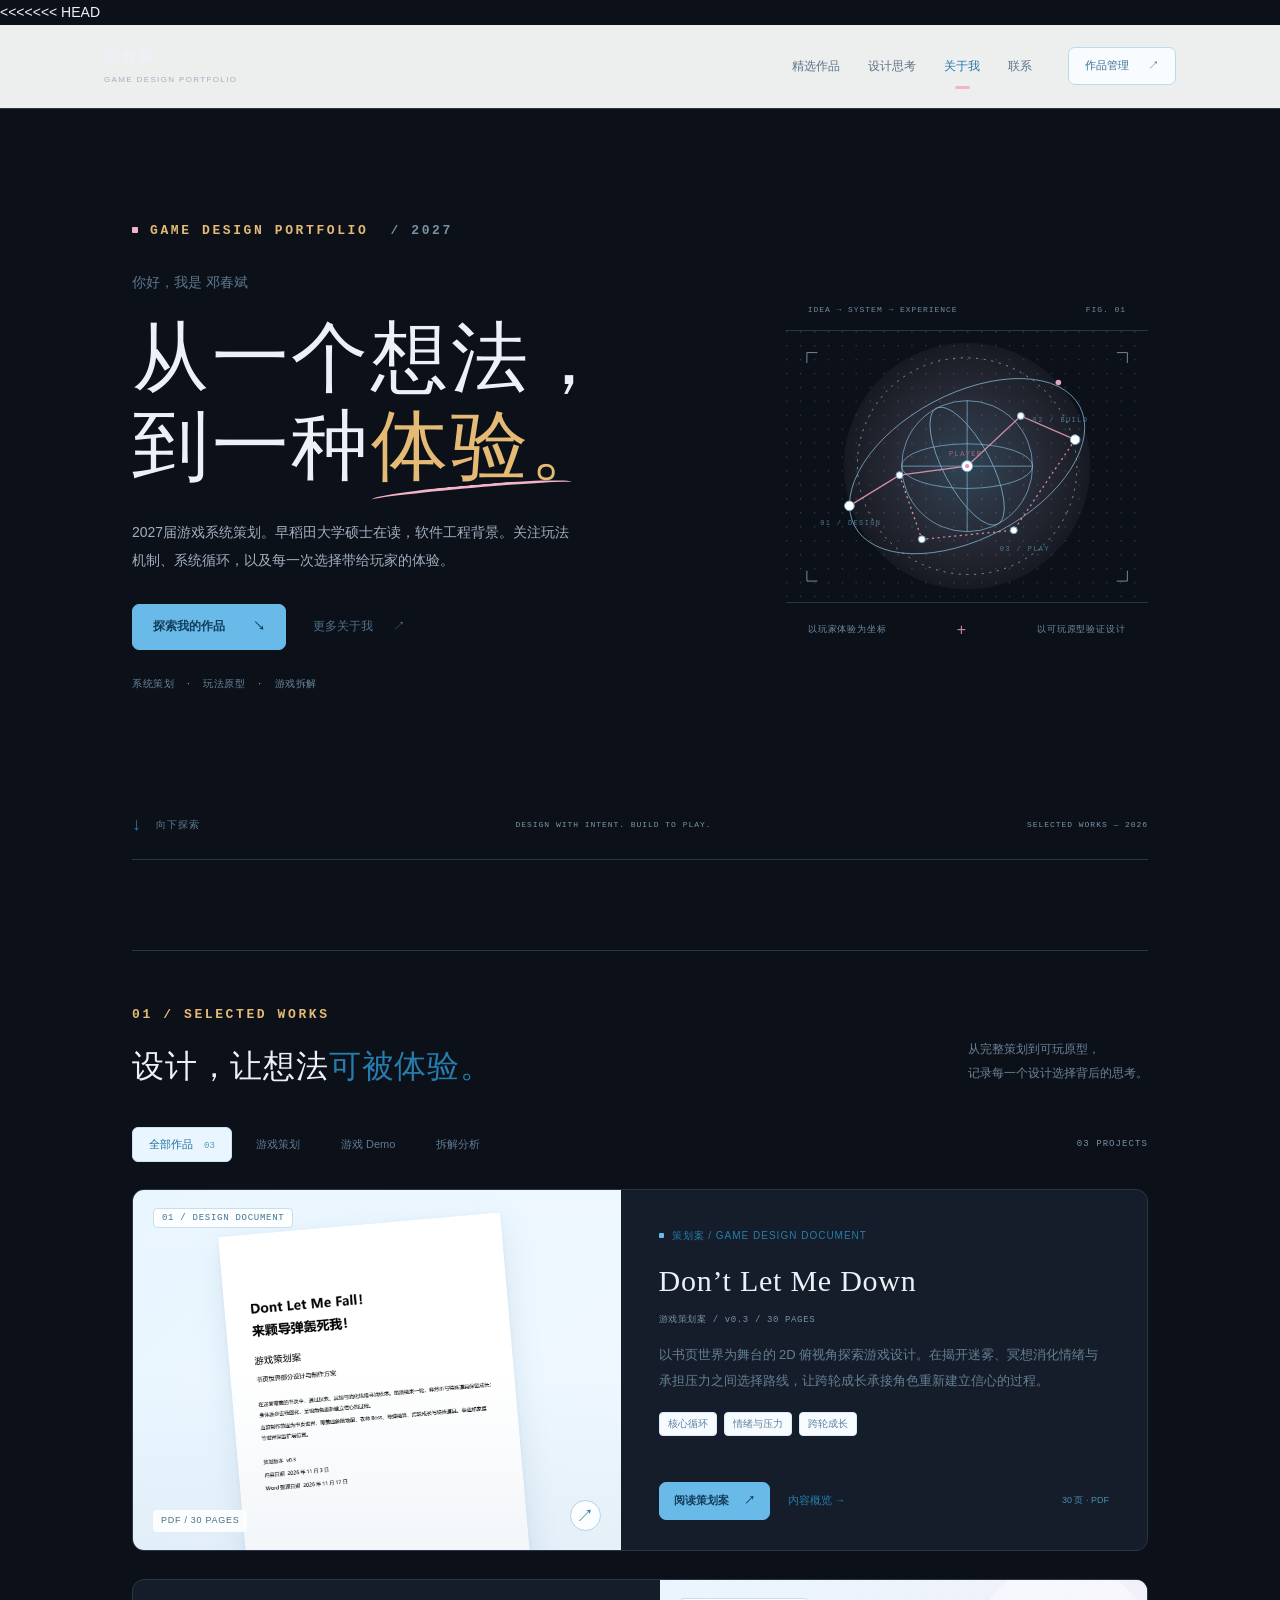
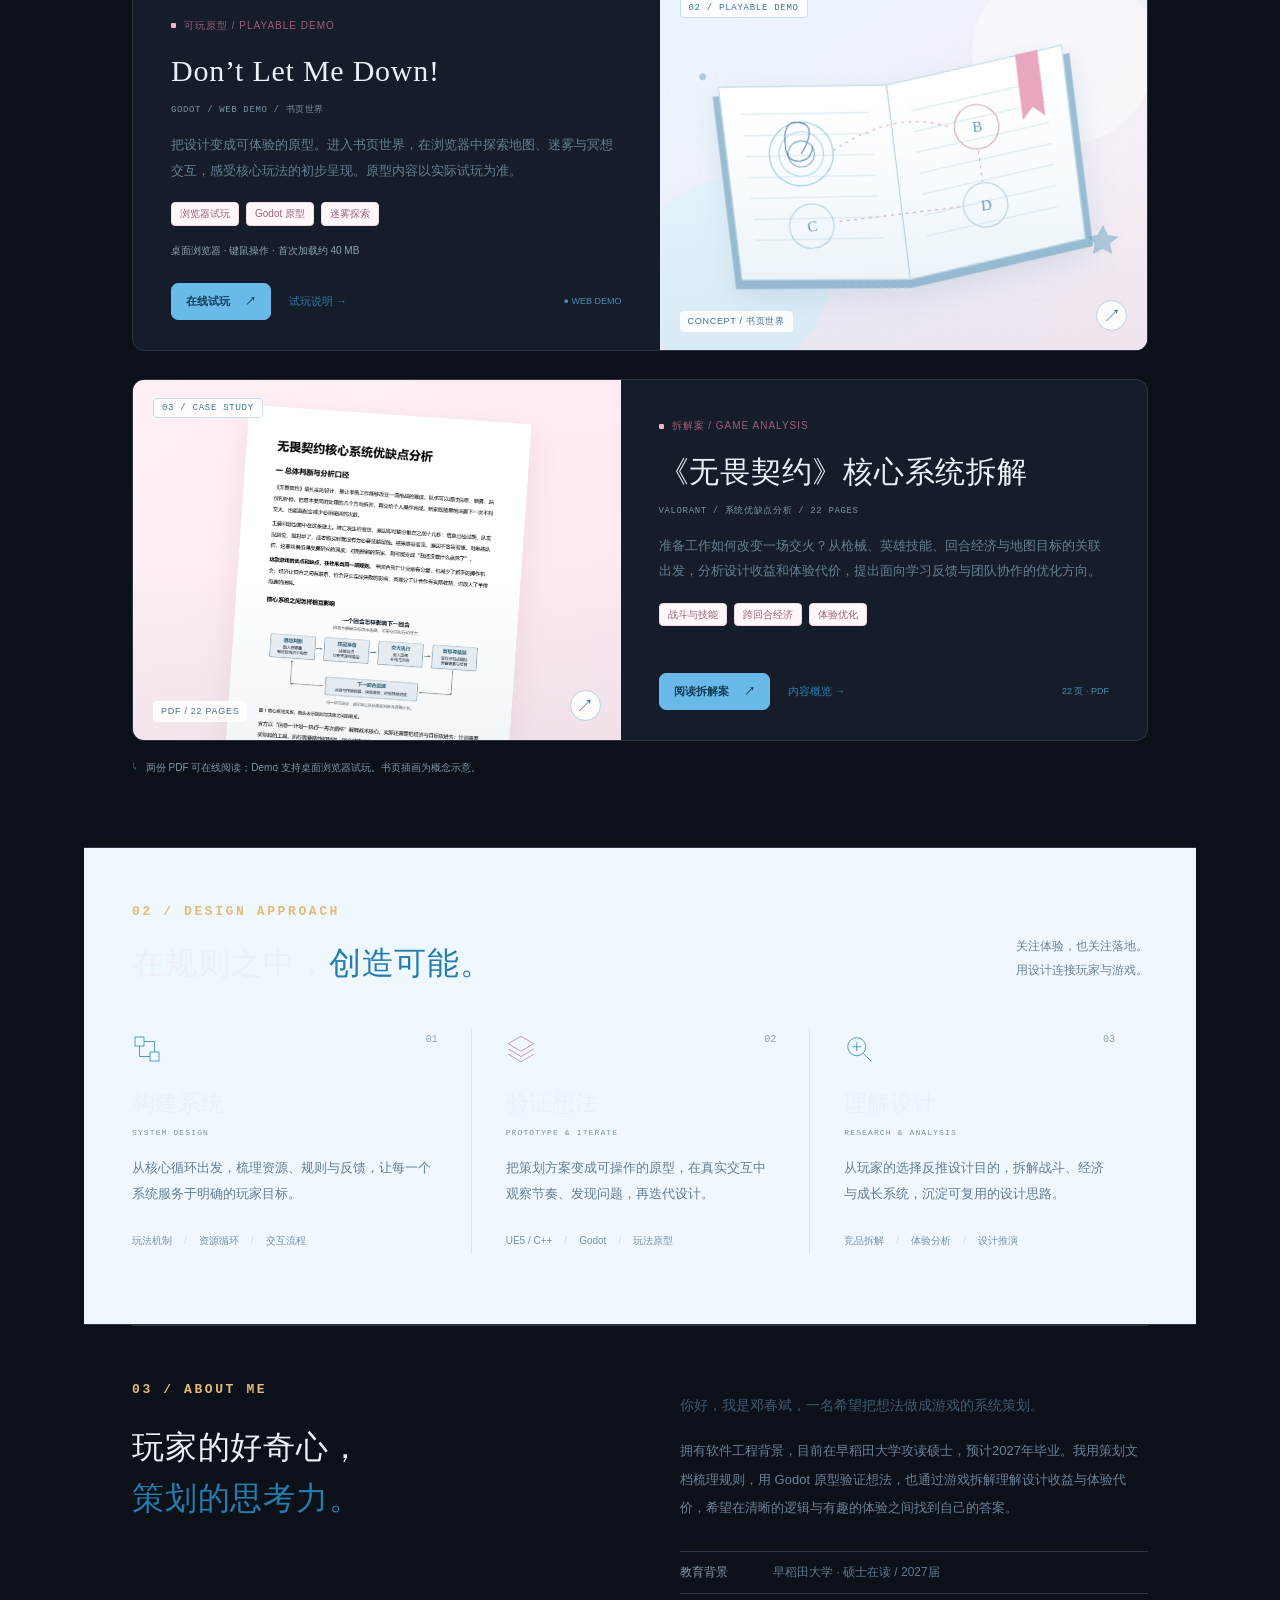
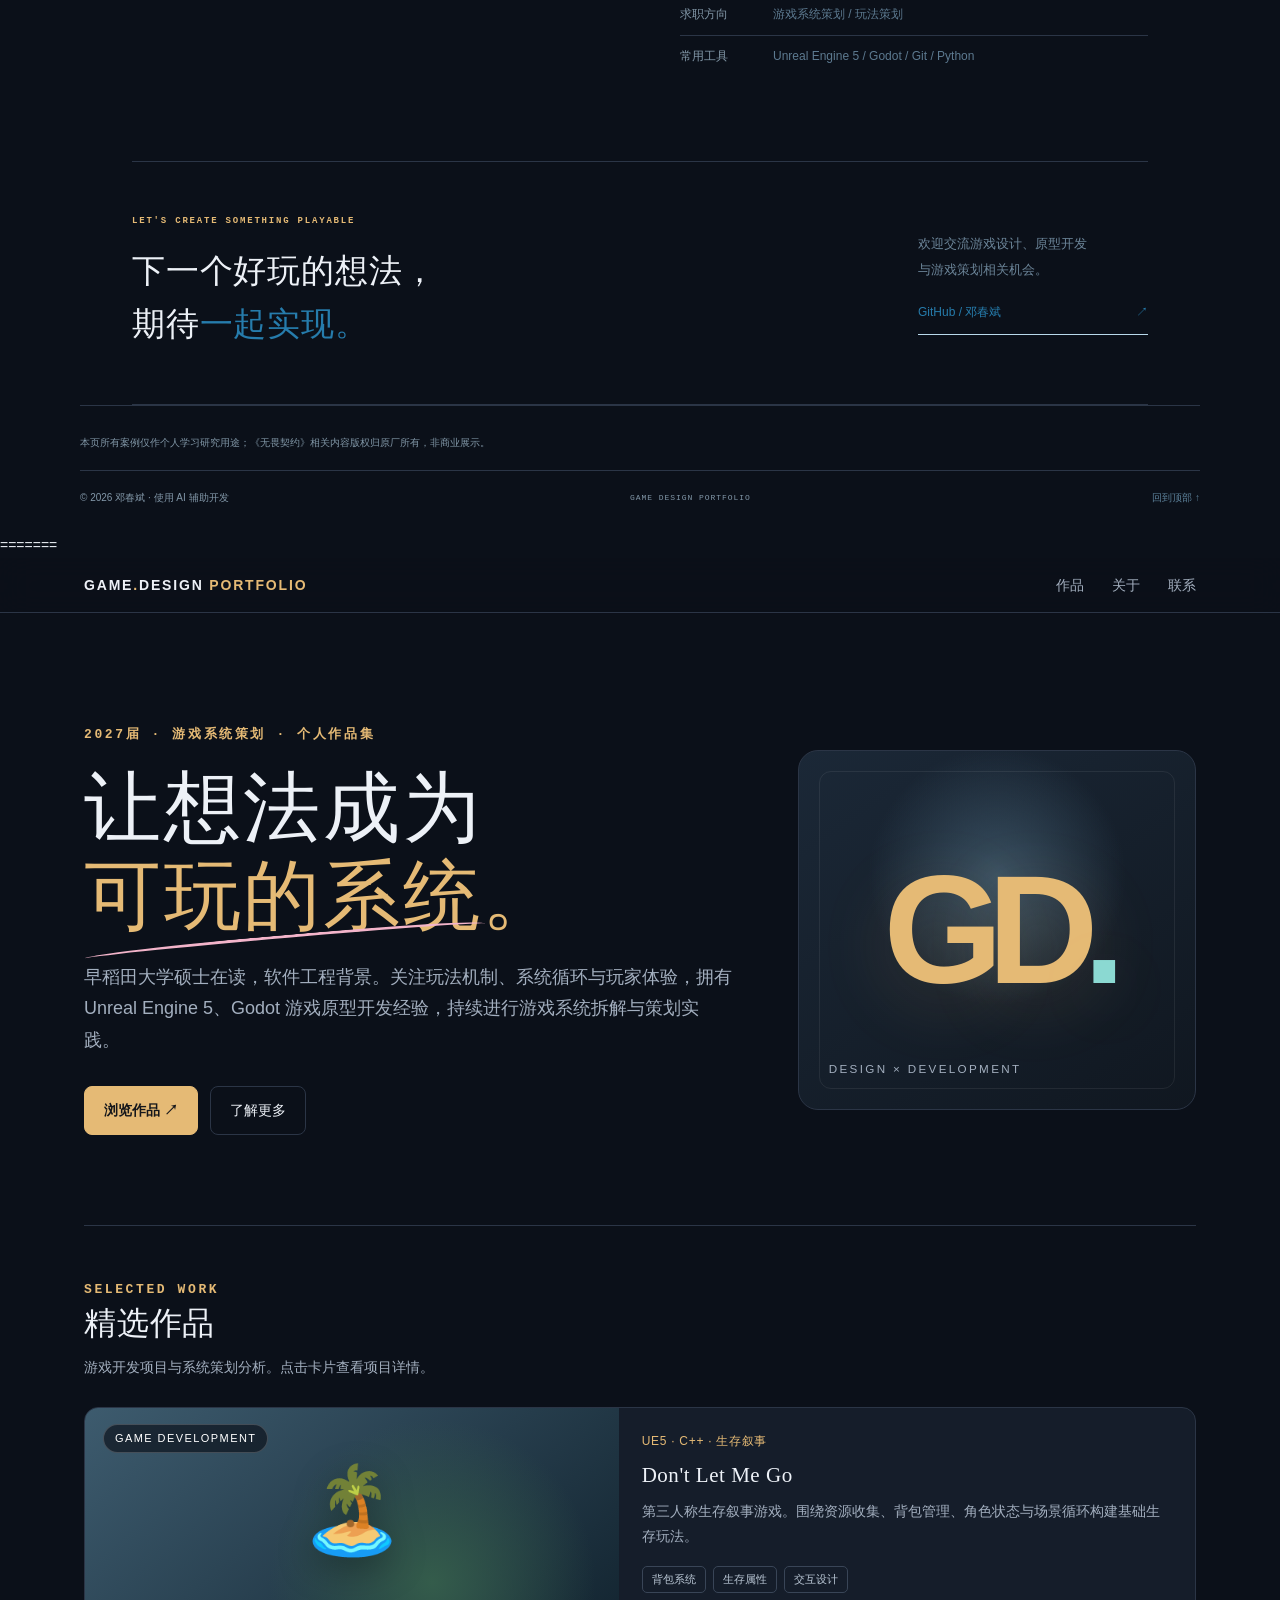
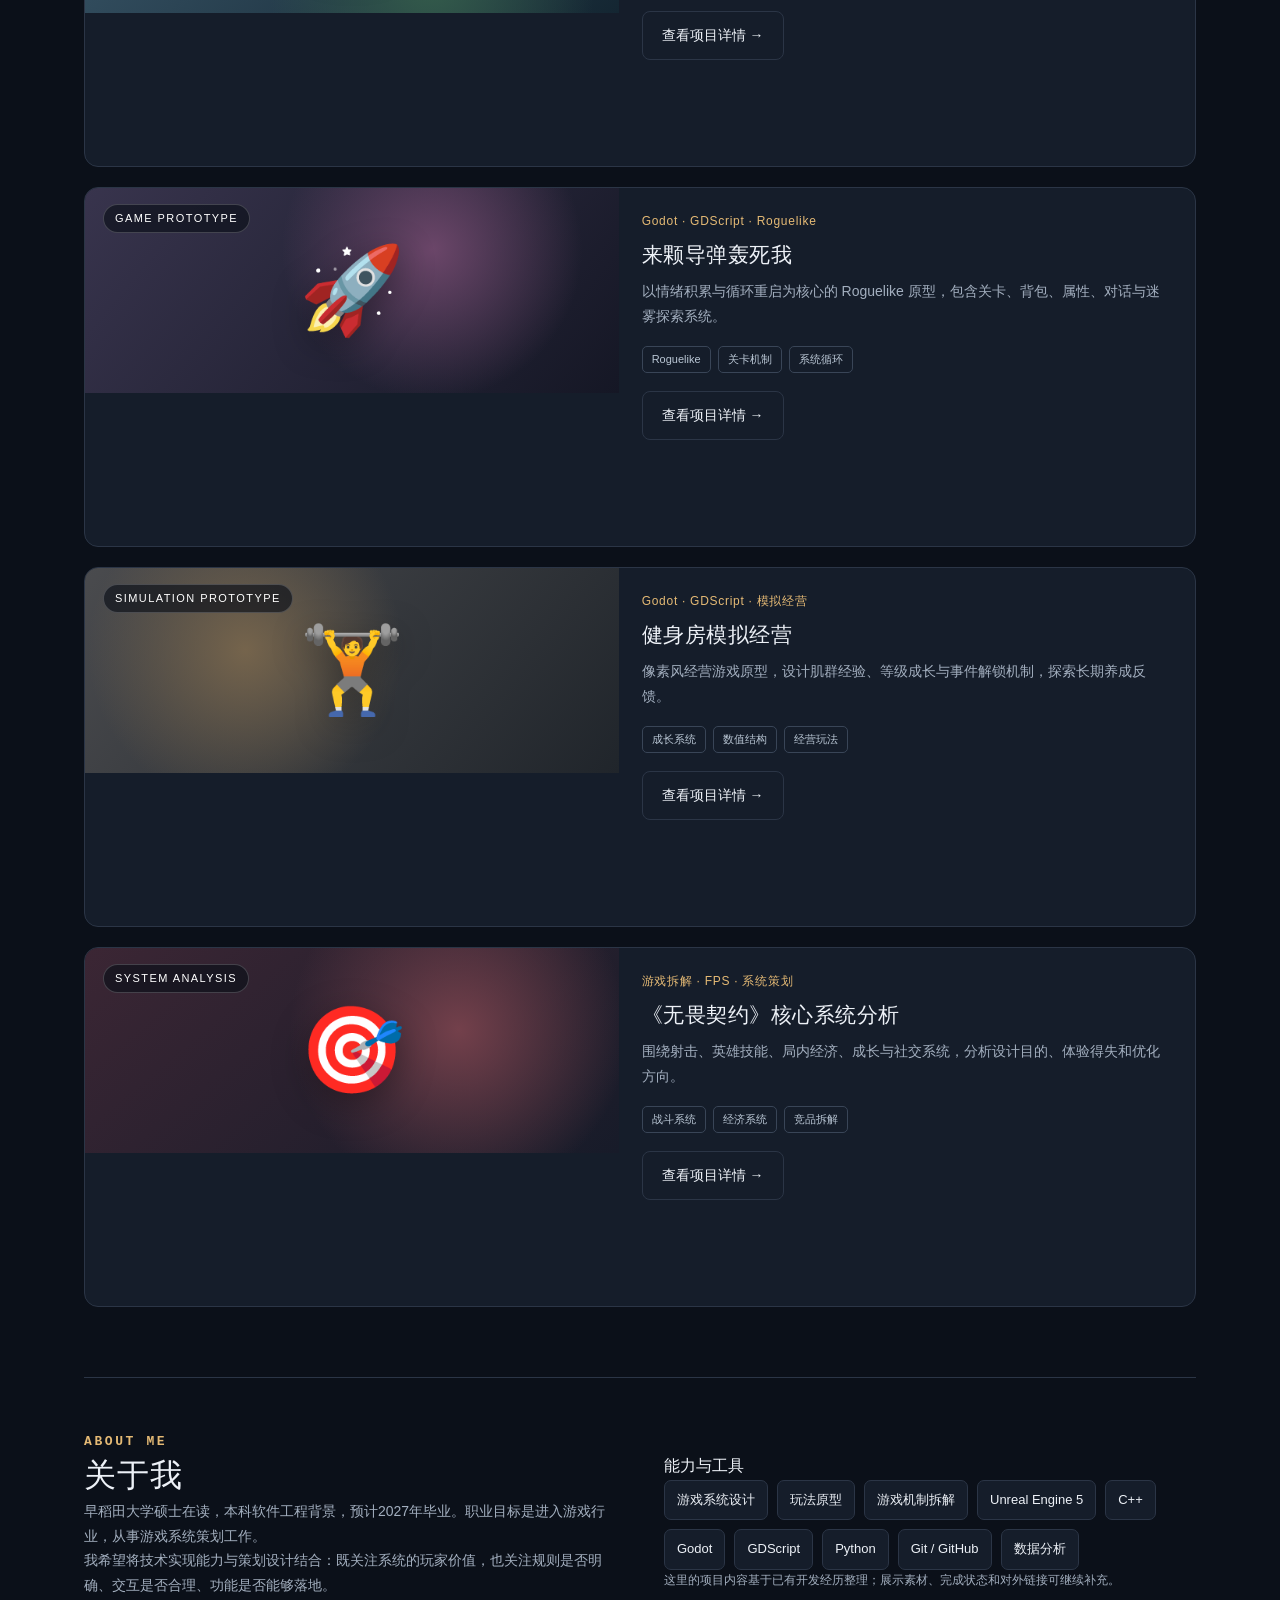
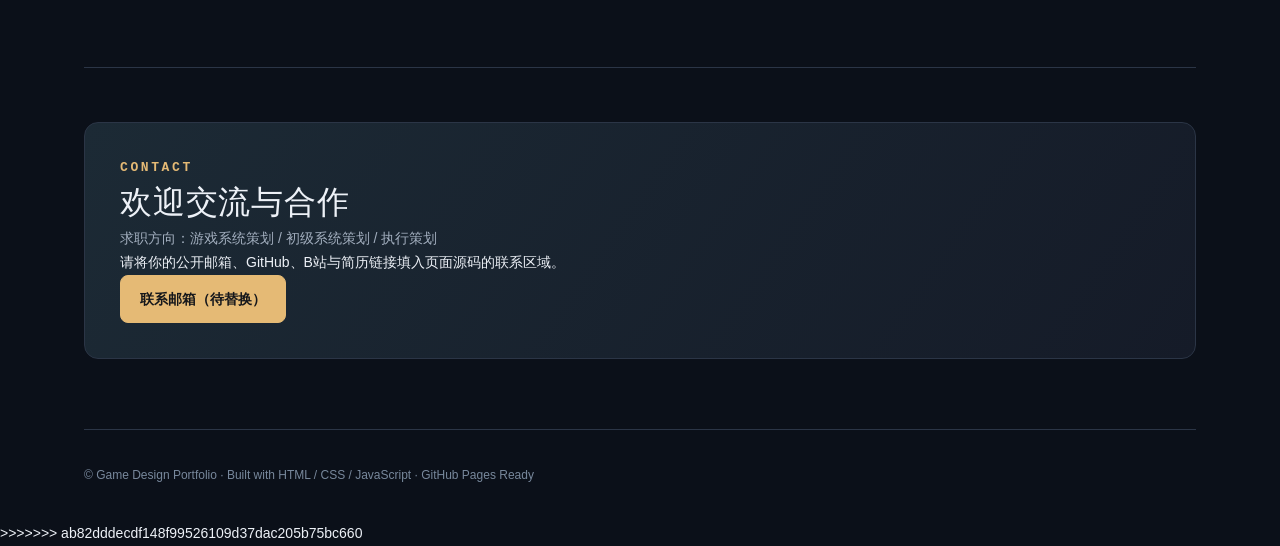
==== commit 8081abe8: "Merge website files" ====
--- a/index.html
+++ b/index.html
@@ -1,3 +1,4 @@
+<<<<<<< HEAD
 <!doctype html>
 <html lang="zh-CN">
 <head>
@@ -84,3 +85,11 @@
   <noscript><p class="noscript">请启用 JavaScript 以浏览项目与作品文件。</p></noscript>
 </body>
 </html>
+=======
+<!doctype html><html lang="zh-CN"><head><meta charset="UTF-8"><meta name="viewport" content="width=device-width,initial-scale=1"><meta name="description" content="2027届游戏系统策划个人作品集，游戏开发项目与系统拆解。"><title>游戏系统策划 · 个人作品集</title><style>
+:root{--bg:#0b1019;--panel:#151d2a;--line:#2b3546;--text:#edf1f7;--muted:#a3afbf;--accent:#e5ba75;--cyan:#8bd9d2}*{box-sizing:border-box}html{scroll-behavior:smooth}body{margin:0;background:var(--bg);color:var(--text);font-family:Inter,"Noto Sans SC","Microsoft YaHei",sans-serif;line-height:1.75}a{color:inherit;text-decoration:none}button{font:inherit}header{position:sticky;top:0;z-index:10;background:#0b1019e8;backdrop-filter:blur(16px);border-bottom:1px solid var(--line)}nav{max-width:1160px;margin:auto;padding:15px 24px;display:flex;justify-content:space-between;align-items:center}.logo{font-weight:800;letter-spacing:.13em}.logo b{color:var(--accent)}.navlinks{display:flex;gap:28px;color:var(--muted);font-size:14px}.navlinks a:hover{color:var(--accent)}main{max-width:1160px;margin:auto;padding:0 24px}.hero{padding:112px 0 90px;display:grid;grid-template-columns:1.25fr .75fr;gap:50px;align-items:center}.eyebrow{font-size:13px;letter-spacing:.2em;color:var(--accent);font-weight:700}.hero h1{font-size:clamp(44px,6vw,80px);line-height:1.15;margin:20px 0}.hero h1 span{color:var(--accent)}.lead{font-size:18px;color:var(--muted);max-width:650px}.actions{display:flex;gap:12px;flex-wrap:wrap;margin-top:30px}.btn{border:1px solid var(--line);padding:11px 19px;border-radius:8px;font-size:14px;display:inline-flex;align-items:center;gap:8px;cursor:pointer;background:transparent;color:var(--text)}.btn.primary{background:var(--accent);color:#15171b;border-color:var(--accent);font-weight:700}.btn:hover{transform:translateY(-2px);transition:.2s}.hero-art{min-height:360px;background:radial-gradient(circle at 50% 35%,#395062 0,transparent 42%),linear-gradient(145deg,#1b2837,#101720);border:1px solid var(--line);border-radius:20px;display:flex;align-items:center;justify-content:center;position:relative;overflow:hidden}.hero-art:before{content:"";position:absolute;inset:20px;border:1px solid #ffffff12;border-radius:12px}.hero-art .mark{font-size:clamp(90px,12vw,160px);font-weight:900;letter-spacing:-.1em;color:#e5ba75;text-shadow:0 16px 70px #e5ba7533}.hero-art small{position:absolute;bottom:30px;left:30px;color:var(--muted);letter-spacing:.2em}.section{padding:54px 0 70px;border-top:1px solid var(--line)}.section-head{display:flex;justify-content:space-between;align-items:end;gap:16px;margin-bottom:27px}.section h2{font-size:32px;margin:0}.section .subtitle{color:var(--muted);margin:8px 0 0}.grid{display:grid;grid-template-columns:repeat(2,minmax(0,1fr));gap:20px}.project{background:var(--panel);border:1px solid var(--line);border-radius:14px;overflow:hidden;transition:transform .2s,border-color .2s}.project:hover{transform:translateY(-4px);border-color:#8c7556}.visual{height:205px;display:flex;justify-content:center;align-items:center;position:relative;overflow:hidden;background:linear-gradient(125deg,#26354a,#141c29)}.visual .glyph{font-size:85px;filter:drop-shadow(0 10px 18px #0005)}.visual .type{position:absolute;top:16px;left:18px;font-size:11px;letter-spacing:.13em;color:#fff;background:#0b1019a8;border:1px solid #ffffff30;border-radius:30px;padding:4px 11px}.visual.island{background:radial-gradient(circle at 65% 85%,#345c4b,transparent 42%),linear-gradient(140deg,#3d5b6e,#142632)}.visual.rogue{background:radial-gradient(circle at 65% 30%,#6b4669,transparent 40%),linear-gradient(130deg,#38344d,#151725)}.visual.gym{background:radial-gradient(circle at 30% 40%,#75644c,transparent 40%),linear-gradient(130deg,#4a4b4e,#20252b)}.visual.analysis{background:radial-gradient(circle at 70% 40%,#73404b,transparent 43%),linear-gradient(140deg,#3b2634,#171b29)}.content{padding:23px}.meta{font-size:12px;color:var(--accent);letter-spacing:.06em}.content h3{font-size:21px;margin:8px 0}.content p{color:var(--muted);font-size:14px;margin:0 0 18px}.tags{display:flex;gap:7px;flex-wrap:wrap;margin:18px 0}.tag{font-size:11px;border:1px solid #394557;color:#bac7d5;padding:3px 9px;border-radius:5px}.read{color:var(--accent);font-size:13px;font-weight:700}.about{display:grid;grid-template-columns:1fr 1fr;gap:48px}.about p{color:var(--muted)}.skills{display:flex;flex-wrap:wrap;gap:9px}.skills span{padding:8px 12px;background:var(--panel);border:1px solid var(--line);border-radius:7px;font-size:13px}.contact{background:linear-gradient(125deg,#1c2a35,#151b28);padding:35px;border-radius:14px;border:1px solid var(--line)}footer{padding:35px 0;color:#78889c;font-size:12px;border-top:1px solid var(--line)}dialog{width:min(740px,calc(100% - 30px));max-height:85vh;overflow:auto;background:#161f2c;color:var(--text);border:1px solid #445167;border-radius:14px;padding:32px}dialog::backdrop{background:#02060bd9}.close{float:right;border:0;background:#29374a;color:white;border-radius:7px;padding:5px 12px;cursor:pointer}.detail h2{font-size:27px}.detail p,.detail li{color:#bbc7d4}.detail h4{color:var(--accent);margin-bottom:5px}.notice{font-size:12px;color:#8f9eb0} @media(max-width:750px){.hero{grid-template-columns:1fr;padding:75px 0 50px}.hero-art{min-height:220px}.grid,.about{grid-template-columns:1fr}.navlinks{gap:14px;font-size:12px}.section{padding:42px 0}.section h2{font-size:26px}.hero h1{font-size:48px}}
+</style></head><body><header><nav><a href="#top" class="logo">GAME<span style="color:var(--accent)">.</span>DESIGN <b>PORTFOLIO</b></a><div class="navlinks"><a href="#projects">作品</a><a href="#about">关于</a><a href="#contact">联系</a></div></nav></header><main id="top"><section class="hero"><div><div class="eyebrow">2027届 · 游戏系统策划 · 个人作品集</div><h1>让想法成为<br><span>可玩的系统。</span></h1><p class="lead">早稻田大学硕士在读，软件工程背景。关注玩法机制、系统循环与玩家体验，拥有 Unreal Engine 5、Godot 游戏原型开发经验，持续进行游戏系统拆解与策划实践。</p><div class="actions"><a class="btn primary" href="#projects">浏览作品 ↗</a><a class="btn" href="#about">了解更多</a></div></div><div class="hero-art"><div class="mark">GD<span style="color:#8bd9d2">.</span></div><small>DESIGN × DEVELOPMENT</small></div></section><section id="projects" class="section"><div class="section-head"><div><div class="eyebrow">SELECTED WORK</div><h2>精选作品</h2><p class="subtitle">游戏开发项目与系统策划分析。点击卡片查看项目详情。</p></div></div><div class="grid"><article class="project"><div class="visual island"><span class="type">GAME DEVELOPMENT</span><span class="glyph">🏝️</span></div><div class="content"><div class="meta">UE5 · C++ · 生存叙事</div><h3>Don't Let Me Go</h3><p>第三人称生存叙事游戏。围绕资源收集、背包管理、角色状态与场景循环构建基础生存玩法。</p><div class="tags"><span class="tag">背包系统</span><span class="tag">生存属性</span><span class="tag">交互设计</span></div><button class="btn" onclick="show('island')">查看项目详情 →</button></div></article><article class="project"><div class="visual rogue"><span class="type">GAME PROTOTYPE</span><span class="glyph">🚀</span></div><div class="content"><div class="meta">Godot · GDScript · Roguelike</div><h3>来颗导弹轰死我</h3><p>以情绪积累与循环重启为核心的 Roguelike 原型，包含关卡、背包、属性、对话与迷雾探索系统。</p><div class="tags"><span class="tag">Roguelike</span><span class="tag">关卡机制</span><span class="tag">系统循环</span></div><button class="btn" onclick="show('rogue')">查看项目详情 →</button></div></article><article class="project"><div class="visual gym"><span class="type">SIMULATION PROTOTYPE</span><span class="glyph">🏋️</span></div><div class="content"><div class="meta">Godot · GDScript · 模拟经营</div><h3>健身房模拟经营</h3><p>像素风经营游戏原型，设计肌群经验、等级成长与事件解锁机制，探索长期养成反馈。</p><div class="tags"><span class="tag">成长系统</span><span class="tag">数值结构</span><span class="tag">经营玩法</span></div><button class="btn" onclick="show('gym')">查看项目详情 →</button></div></article><article class="project"><div class="visual analysis"><span class="type">SYSTEM ANALYSIS</span><span class="glyph">🎯</span></div><div class="content"><div class="meta">游戏拆解 · FPS · 系统策划</div><h3>《无畏契约》核心系统分析</h3><p>围绕射击、英雄技能、局内经济、成长与社交系统，分析设计目的、体验得失和优化方向。</p><div class="tags"><span class="tag">战斗系统</span><span class="tag">经济系统</span><span class="tag">竞品拆解</span></div><button class="btn" onclick="show('valorant')">查看项目详情 →</button></div></article></div></section><section class="section" id="about"><div class="eyebrow">ABOUT ME</div><div class="about"><div><h2>关于我</h2><p>早稻田大学硕士在读，本科软件工程背景，预计2027年毕业。职业目标是进入游戏行业，从事游戏系统策划工作。</p><p>我希望将技术实现能力与策划设计结合：既关注系统的玩家价值，也关注规则是否明确、交互是否合理、功能是否能够落地。</p></div><div><h3>能力与工具</h3><div class="skills"><span>游戏系统设计</span><span>玩法原型</span><span>游戏机制拆解</span><span>Unreal Engine 5</span><span>C++</span><span>Godot</span><span>GDScript</span><span>Python</span><span>Git / GitHub</span><span>数据分析</span></div><p class="notice">这里的项目内容基于已有开发经历整理；展示素材、完成状态和对外链接可继续补充。</p></div></div></section><section class="section" id="contact"><div class="contact"><div class="eyebrow">CONTACT</div><h2>欢迎交流与合作</h2><p style="color:var(--muted)">求职方向：游戏系统策划 / 初级系统策划 / 执行策划</p><p>请将你的公开邮箱、GitHub、B站与简历链接填入页面源码的联系区域。</p><a class="btn primary" href="mailto:your-email@example.com">联系邮箱（待替换）</a></div></section><footer>© <span id="year"></span> Game Design Portfolio · Built with HTML / CSS / JavaScript · GitHub Pages Ready</footer></main><dialog id="details"><button class="close" onclick="document.getElementById('details').close()">关闭 ×</button><div class="detail" id="detailContent"></div></dialog><script>
+const details={island:{title:"Don't Let Me Go",sub:"UE5 / C++ / 第三人称生存叙事",intro:"项目围绕梦境与现实之间的生存循环展开，玩家通过资源收集、状态管理与探索推动进程。",items:["资源交互：设计资源拾取对象与交互输入。","背包系统：物品堆叠、拆分、拖拽、使用与丢弃。","状态系统：饥饿、口渴、精神与体力等状态反馈。","场景循环：菜单、房间与岛屿场景之间的流程切换。"],next:"补充实机截图、操作视频、系统流程图及项目仓库链接。"},rogue:{title:"来颗导弹轰死我",sub:"Godot / GDScript / Roguelike",intro:"围绕情绪积累与循环重启设计的 Roguelike 游戏概念与开发原型。",items:["关卡：书本与合同文件夹主题的探索与通关目标。","角色系统：状态机、属性与物品背包。","探索系统：迷雾、区域相机与地图切换。","叙事交互：对话系统与关卡事件。"],next:"补充可玩版本、关卡地图与核心循环演示。"},gym:{title:"健身房模拟经营",sub:"Godot / GDScript / 像素风模拟经营",intro:"以训练、经验获取与成长解锁为主要循环的经营原型。",items:["肌群划分：胸、背、肩、臂、腹、腿。","成长规则：经验值、等级变化及UI反馈。","事件机制：依据成长节点触发解锁内容。"],next:"补充数值表、玩家目标、经营资源循环及原型视频。"},valorant:{title:"《无畏契约》核心系统分析",sub:"游戏系统拆解 / FPS / 个人分析",intro:"从游戏系统策划角度分析战斗、英雄、经济、局外成长与社交机制的设计目标及体验问题。",items:["战斗：低TTK、急停与枪法成长。","英雄：技能定位、团队配合与平衡成本。","经济：全起、半起、经济局与跨回合资源博弈。","成长与商业化：段位反馈、英雄解锁与外观付费。","改进：新手引导、经济提示与战术贡献反馈。"],next:"建议添加完整PDF、规则流程图、经济数值案例与分析结论。"}};
+function show(key){const d=details[key];document.getElementById('detailContent').innerHTML=`<div class="eyebrow">PROJECT DETAIL</div><h2>${d.title}</h2><div class="meta">${d.sub}</div><p>${d.intro}</p><h4>项目内容</h4><ul>${d.items.map(x=>`<li>${x}</li>`).join('')}</ul><h4>后续可补充</h4><p>${d.next}</p><p class="notice">尚未提供的截图、试玩链接及完整文档不以虚构内容代替。</p>`;document.getElementById('details').showModal()};document.getElementById('year').textContent=new Date().getFullYear();
+</script></body></html>
+>>>>>>> ab82dddecdf148f99526109d37dac205b75bc660
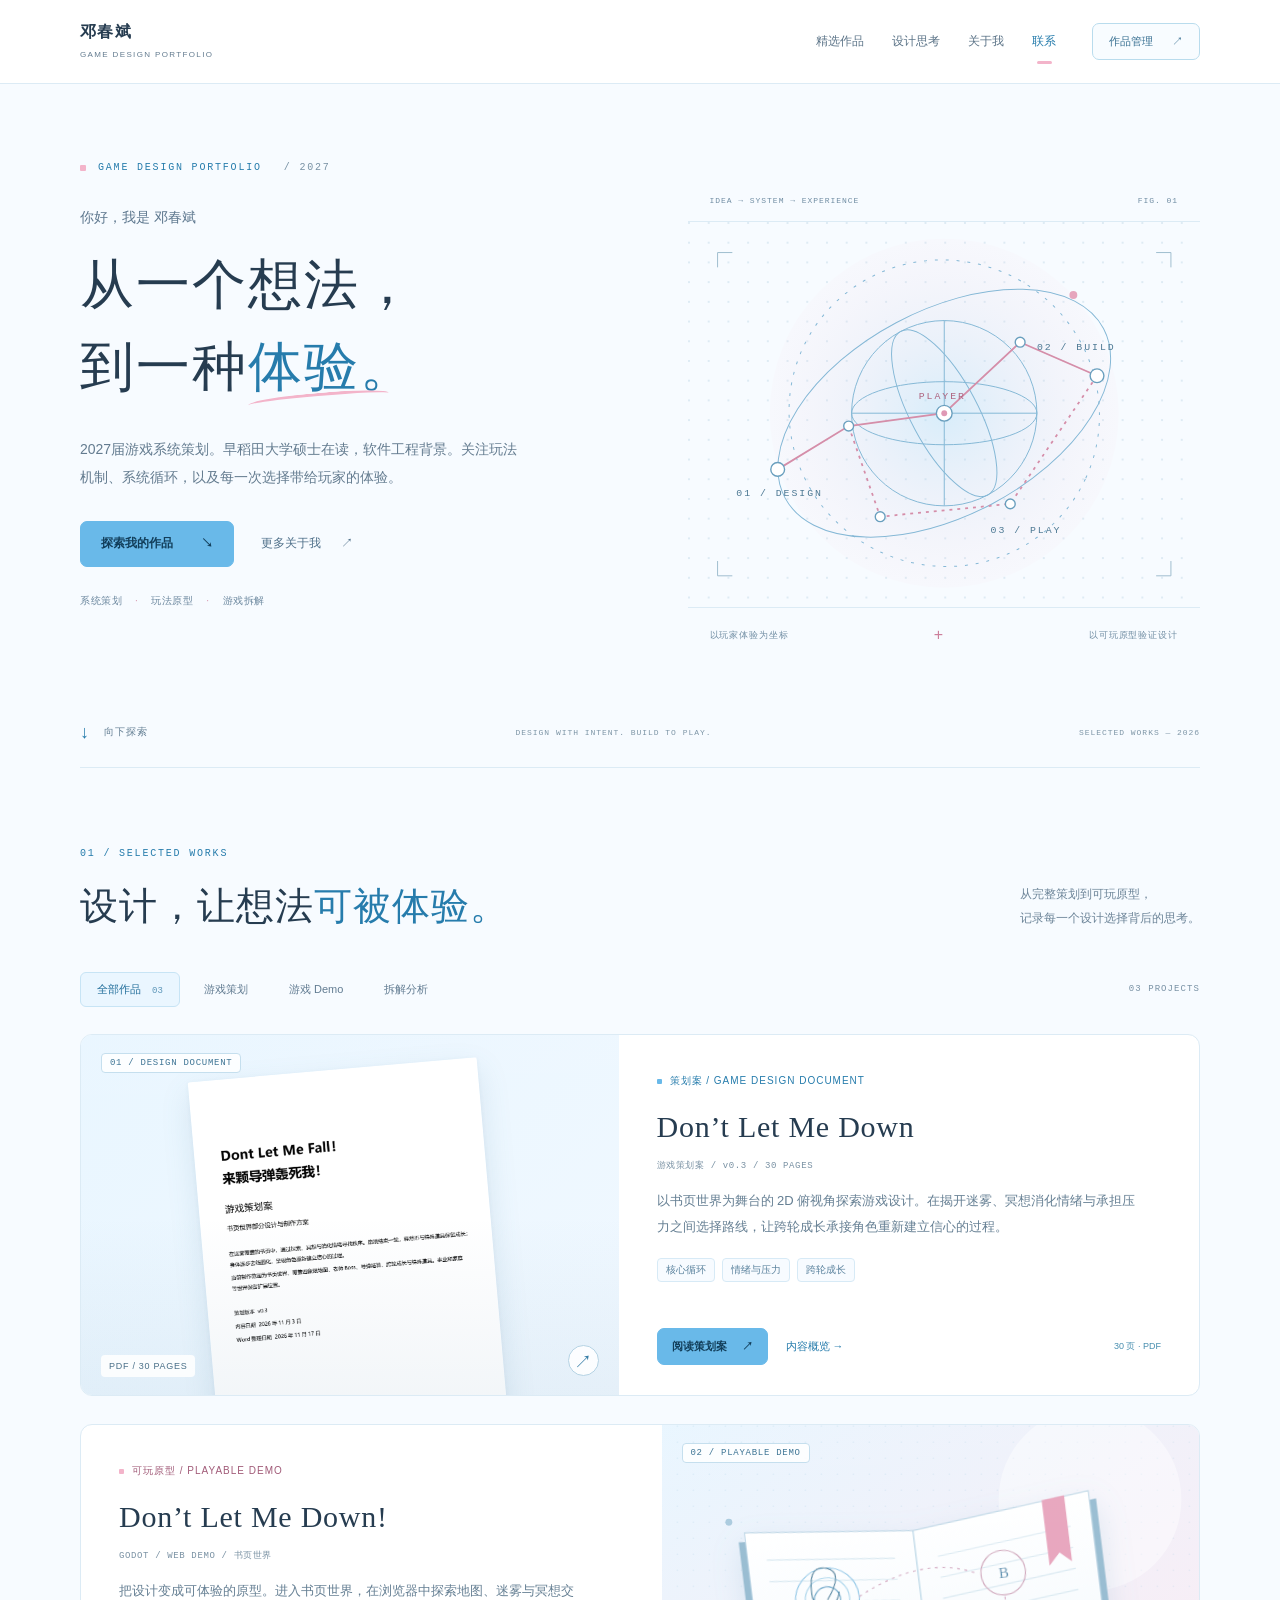
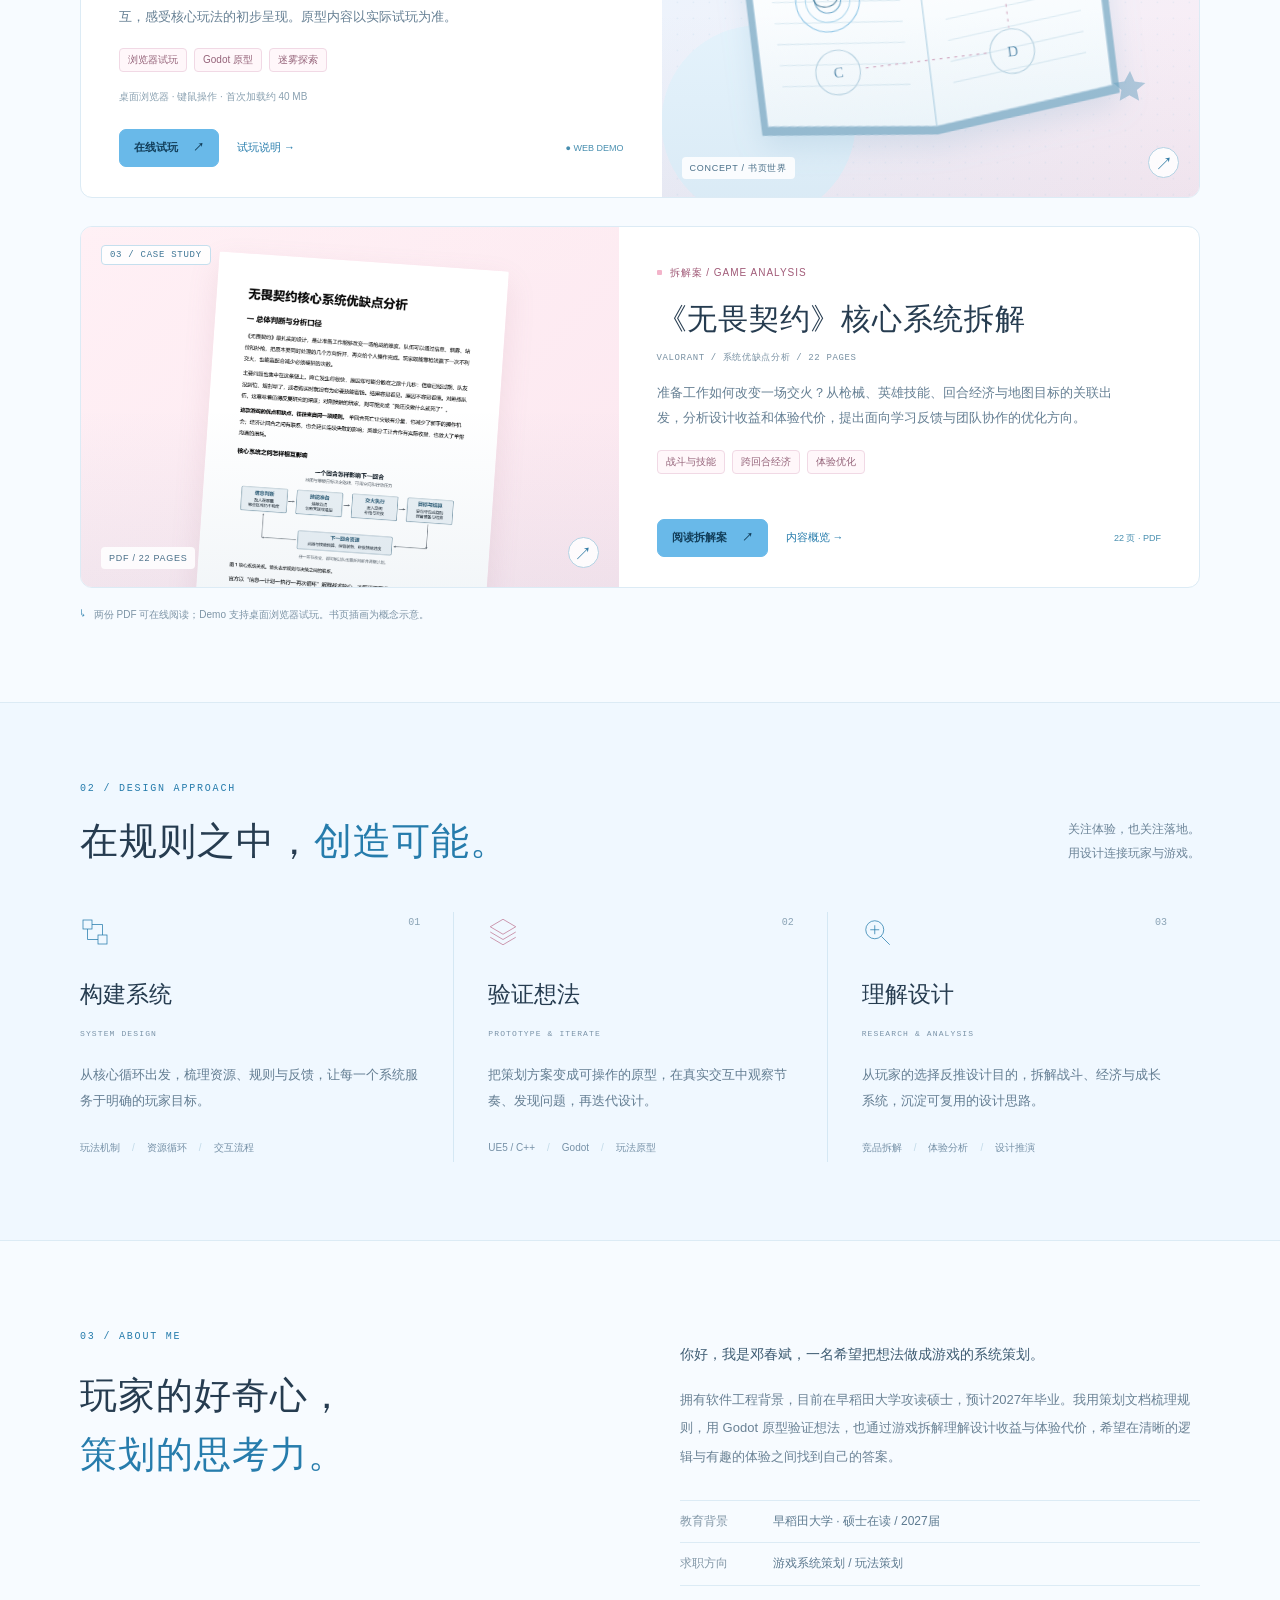
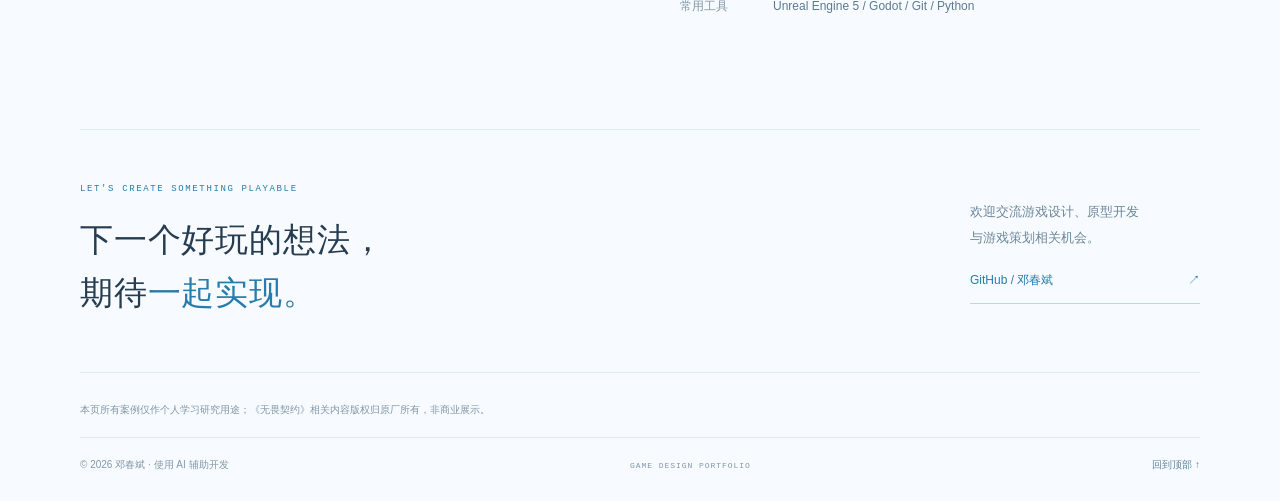
==== commit b7772aeb: "Update" ====
--- a/index.html
+++ b/index.html
@@ -1,4 +1,3 @@
-<<<<<<< HEAD
 <!doctype html>
 <html lang="zh-CN">
 <head>
@@ -85,11 +84,3 @@
   <noscript><p class="noscript">请启用 JavaScript 以浏览项目与作品文件。</p></noscript>
 </body>
 </html>
-=======
-<!doctype html><html lang="zh-CN"><head><meta charset="UTF-8"><meta name="viewport" content="width=device-width,initial-scale=1"><meta name="description" content="2027届游戏系统策划个人作品集，游戏开发项目与系统拆解。"><title>游戏系统策划 · 个人作品集</title><style>
-:root{--bg:#0b1019;--panel:#151d2a;--line:#2b3546;--text:#edf1f7;--muted:#a3afbf;--accent:#e5ba75;--cyan:#8bd9d2}*{box-sizing:border-box}html{scroll-behavior:smooth}body{margin:0;background:var(--bg);color:var(--text);font-family:Inter,"Noto Sans SC","Microsoft YaHei",sans-serif;line-height:1.75}a{color:inherit;text-decoration:none}button{font:inherit}header{position:sticky;top:0;z-index:10;background:#0b1019e8;backdrop-filter:blur(16px);border-bottom:1px solid var(--line)}nav{max-width:1160px;margin:auto;padding:15px 24px;display:flex;justify-content:space-between;align-items:center}.logo{font-weight:800;letter-spacing:.13em}.logo b{color:var(--accent)}.navlinks{display:flex;gap:28px;color:var(--muted);font-size:14px}.navlinks a:hover{color:var(--accent)}main{max-width:1160px;margin:auto;padding:0 24px}.hero{padding:112px 0 90px;display:grid;grid-template-columns:1.25fr .75fr;gap:50px;align-items:center}.eyebrow{font-size:13px;letter-spacing:.2em;color:var(--accent);font-weight:700}.hero h1{font-size:clamp(44px,6vw,80px);line-height:1.15;margin:20px 0}.hero h1 span{color:var(--accent)}.lead{font-size:18px;color:var(--muted);max-width:650px}.actions{display:flex;gap:12px;flex-wrap:wrap;margin-top:30px}.btn{border:1px solid var(--line);padding:11px 19px;border-radius:8px;font-size:14px;display:inline-flex;align-items:center;gap:8px;cursor:pointer;background:transparent;color:var(--text)}.btn.primary{background:var(--accent);color:#15171b;border-color:var(--accent);font-weight:700}.btn:hover{transform:translateY(-2px);transition:.2s}.hero-art{min-height:360px;background:radial-gradient(circle at 50% 35%,#395062 0,transparent 42%),linear-gradient(145deg,#1b2837,#101720);border:1px solid var(--line);border-radius:20px;display:flex;align-items:center;justify-content:center;position:relative;overflow:hidden}.hero-art:before{content:"";position:absolute;inset:20px;border:1px solid #ffffff12;border-radius:12px}.hero-art .mark{font-size:clamp(90px,12vw,160px);font-weight:900;letter-spacing:-.1em;color:#e5ba75;text-shadow:0 16px 70px #e5ba7533}.hero-art small{position:absolute;bottom:30px;left:30px;color:var(--muted);letter-spacing:.2em}.section{padding:54px 0 70px;border-top:1px solid var(--line)}.section-head{display:flex;justify-content:space-between;align-items:end;gap:16px;margin-bottom:27px}.section h2{font-size:32px;margin:0}.section .subtitle{color:var(--muted);margin:8px 0 0}.grid{display:grid;grid-template-columns:repeat(2,minmax(0,1fr));gap:20px}.project{background:var(--panel);border:1px solid var(--line);border-radius:14px;overflow:hidden;transition:transform .2s,border-color .2s}.project:hover{transform:translateY(-4px);border-color:#8c7556}.visual{height:205px;display:flex;justify-content:center;align-items:center;position:relative;overflow:hidden;background:linear-gradient(125deg,#26354a,#141c29)}.visual .glyph{font-size:85px;filter:drop-shadow(0 10px 18px #0005)}.visual .type{position:absolute;top:16px;left:18px;font-size:11px;letter-spacing:.13em;color:#fff;background:#0b1019a8;border:1px solid #ffffff30;border-radius:30px;padding:4px 11px}.visual.island{background:radial-gradient(circle at 65% 85%,#345c4b,transparent 42%),linear-gradient(140deg,#3d5b6e,#142632)}.visual.rogue{background:radial-gradient(circle at 65% 30%,#6b4669,transparent 40%),linear-gradient(130deg,#38344d,#151725)}.visual.gym{background:radial-gradient(circle at 30% 40%,#75644c,transparent 40%),linear-gradient(130deg,#4a4b4e,#20252b)}.visual.analysis{background:radial-gradient(circle at 70% 40%,#73404b,transparent 43%),linear-gradient(140deg,#3b2634,#171b29)}.content{padding:23px}.meta{font-size:12px;color:var(--accent);letter-spacing:.06em}.content h3{font-size:21px;margin:8px 0}.content p{color:var(--muted);font-size:14px;margin:0 0 18px}.tags{display:flex;gap:7px;flex-wrap:wrap;margin:18px 0}.tag{font-size:11px;border:1px solid #394557;color:#bac7d5;padding:3px 9px;border-radius:5px}.read{color:var(--accent);font-size:13px;font-weight:700}.about{display:grid;grid-template-columns:1fr 1fr;gap:48px}.about p{color:var(--muted)}.skills{display:flex;flex-wrap:wrap;gap:9px}.skills span{padding:8px 12px;background:var(--panel);border:1px solid var(--line);border-radius:7px;font-size:13px}.contact{background:linear-gradient(125deg,#1c2a35,#151b28);padding:35px;border-radius:14px;border:1px solid var(--line)}footer{padding:35px 0;color:#78889c;font-size:12px;border-top:1px solid var(--line)}dialog{width:min(740px,calc(100% - 30px));max-height:85vh;overflow:auto;background:#161f2c;color:var(--text);border:1px solid #445167;border-radius:14px;padding:32px}dialog::backdrop{background:#02060bd9}.close{float:right;border:0;background:#29374a;color:white;border-radius:7px;padding:5px 12px;cursor:pointer}.detail h2{font-size:27px}.detail p,.detail li{color:#bbc7d4}.detail h4{color:var(--accent);margin-bottom:5px}.notice{font-size:12px;color:#8f9eb0} @media(max-width:750px){.hero{grid-template-columns:1fr;padding:75px 0 50px}.hero-art{min-height:220px}.grid,.about{grid-template-columns:1fr}.navlinks{gap:14px;font-size:12px}.section{padding:42px 0}.section h2{font-size:26px}.hero h1{font-size:48px}}
-</style></head><body><header><nav><a href="#top" class="logo">GAME<span style="color:var(--accent)">.</span>DESIGN <b>PORTFOLIO</b></a><div class="navlinks"><a href="#projects">作品</a><a href="#about">关于</a><a href="#contact">联系</a></div></nav></header><main id="top"><section class="hero"><div><div class="eyebrow">2027届 · 游戏系统策划 · 个人作品集</div><h1>让想法成为<br><span>可玩的系统。</span></h1><p class="lead">早稻田大学硕士在读，软件工程背景。关注玩法机制、系统循环与玩家体验，拥有 Unreal Engine 5、Godot 游戏原型开发经验，持续进行游戏系统拆解与策划实践。</p><div class="actions"><a class="btn primary" href="#projects">浏览作品 ↗</a><a class="btn" href="#about">了解更多</a></div></div><div class="hero-art"><div class="mark">GD<span style="color:#8bd9d2">.</span></div><small>DESIGN × DEVELOPMENT</small></div></section><section id="projects" class="section"><div class="section-head"><div><div class="eyebrow">SELECTED WORK</div><h2>精选作品</h2><p class="subtitle">游戏开发项目与系统策划分析。点击卡片查看项目详情。</p></div></div><div class="grid"><article class="project"><div class="visual island"><span class="type">GAME DEVELOPMENT</span><span class="glyph">🏝️</span></div><div class="content"><div class="meta">UE5 · C++ · 生存叙事</div><h3>Don't Let Me Go</h3><p>第三人称生存叙事游戏。围绕资源收集、背包管理、角色状态与场景循环构建基础生存玩法。</p><div class="tags"><span class="tag">背包系统</span><span class="tag">生存属性</span><span class="tag">交互设计</span></div><button class="btn" onclick="show('island')">查看项目详情 →</button></div></article><article class="project"><div class="visual rogue"><span class="type">GAME PROTOTYPE</span><span class="glyph">🚀</span></div><div class="content"><div class="meta">Godot · GDScript · Roguelike</div><h3>来颗导弹轰死我</h3><p>以情绪积累与循环重启为核心的 Roguelike 原型，包含关卡、背包、属性、对话与迷雾探索系统。</p><div class="tags"><span class="tag">Roguelike</span><span class="tag">关卡机制</span><span class="tag">系统循环</span></div><button class="btn" onclick="show('rogue')">查看项目详情 →</button></div></article><article class="project"><div class="visual gym"><span class="type">SIMULATION PROTOTYPE</span><span class="glyph">🏋️</span></div><div class="content"><div class="meta">Godot · GDScript · 模拟经营</div><h3>健身房模拟经营</h3><p>像素风经营游戏原型，设计肌群经验、等级成长与事件解锁机制，探索长期养成反馈。</p><div class="tags"><span class="tag">成长系统</span><span class="tag">数值结构</span><span class="tag">经营玩法</span></div><button class="btn" onclick="show('gym')">查看项目详情 →</button></div></article><article class="project"><div class="visual analysis"><span class="type">SYSTEM ANALYSIS</span><span class="glyph">🎯</span></div><div class="content"><div class="meta">游戏拆解 · FPS · 系统策划</div><h3>《无畏契约》核心系统分析</h3><p>围绕射击、英雄技能、局内经济、成长与社交系统，分析设计目的、体验得失和优化方向。</p><div class="tags"><span class="tag">战斗系统</span><span class="tag">经济系统</span><span class="tag">竞品拆解</span></div><button class="btn" onclick="show('valorant')">查看项目详情 →</button></div></article></div></section><section class="section" id="about"><div class="eyebrow">ABOUT ME</div><div class="about"><div><h2>关于我</h2><p>早稻田大学硕士在读，本科软件工程背景，预计2027年毕业。职业目标是进入游戏行业，从事游戏系统策划工作。</p><p>我希望将技术实现能力与策划设计结合：既关注系统的玩家价值，也关注规则是否明确、交互是否合理、功能是否能够落地。</p></div><div><h3>能力与工具</h3><div class="skills"><span>游戏系统设计</span><span>玩法原型</span><span>游戏机制拆解</span><span>Unreal Engine 5</span><span>C++</span><span>Godot</span><span>GDScript</span><span>Python</span><span>Git / GitHub</span><span>数据分析</span></div><p class="notice">这里的项目内容基于已有开发经历整理；展示素材、完成状态和对外链接可继续补充。</p></div></div></section><section class="section" id="contact"><div class="contact"><div class="eyebrow">CONTACT</div><h2>欢迎交流与合作</h2><p style="color:var(--muted)">求职方向：游戏系统策划 / 初级系统策划 / 执行策划</p><p>请将你的公开邮箱、GitHub、B站与简历链接填入页面源码的联系区域。</p><a class="btn primary" href="mailto:your-email@example.com">联系邮箱（待替换）</a></div></section><footer>© <span id="year"></span> Game Design Portfolio · Built with HTML / CSS / JavaScript · GitHub Pages Ready</footer></main><dialog id="details"><button class="close" onclick="document.getElementById('details').close()">关闭 ×</button><div class="detail" id="detailContent"></div></dialog><script>
-const details={island:{title:"Don't Let Me Go",sub:"UE5 / C++ / 第三人称生存叙事",intro:"项目围绕梦境与现实之间的生存循环展开，玩家通过资源收集、状态管理与探索推动进程。",items:["资源交互：设计资源拾取对象与交互输入。","背包系统：物品堆叠、拆分、拖拽、使用与丢弃。","状态系统：饥饿、口渴、精神与体力等状态反馈。","场景循环：菜单、房间与岛屿场景之间的流程切换。"],next:"补充实机截图、操作视频、系统流程图及项目仓库链接。"},rogue:{title:"来颗导弹轰死我",sub:"Godot / GDScript / Roguelike",intro:"围绕情绪积累与循环重启设计的 Roguelike 游戏概念与开发原型。",items:["关卡：书本与合同文件夹主题的探索与通关目标。","角色系统：状态机、属性与物品背包。","探索系统：迷雾、区域相机与地图切换。","叙事交互：对话系统与关卡事件。"],next:"补充可玩版本、关卡地图与核心循环演示。"},gym:{title:"健身房模拟经营",sub:"Godot / GDScript / 像素风模拟经营",intro:"以训练、经验获取与成长解锁为主要循环的经营原型。",items:["肌群划分：胸、背、肩、臂、腹、腿。","成长规则：经验值、等级变化及UI反馈。","事件机制：依据成长节点触发解锁内容。"],next:"补充数值表、玩家目标、经营资源循环及原型视频。"},valorant:{title:"《无畏契约》核心系统分析",sub:"游戏系统拆解 / FPS / 个人分析",intro:"从游戏系统策划角度分析战斗、英雄、经济、局外成长与社交机制的设计目标及体验问题。",items:["战斗：低TTK、急停与枪法成长。","英雄：技能定位、团队配合与平衡成本。","经济：全起、半起、经济局与跨回合资源博弈。","成长与商业化：段位反馈、英雄解锁与外观付费。","改进：新手引导、经济提示与战术贡献反馈。"],next:"建议添加完整PDF、规则流程图、经济数值案例与分析结论。"}};
-function show(key){const d=details[key];document.getElementById('detailContent').innerHTML=`<div class="eyebrow">PROJECT DETAIL</div><h2>${d.title}</h2><div class="meta">${d.sub}</div><p>${d.intro}</p><h4>项目内容</h4><ul>${d.items.map(x=>`<li>${x}</li>`).join('')}</ul><h4>后续可补充</h4><p>${d.next}</p><p class="notice">尚未提供的截图、试玩链接及完整文档不以虚构内容代替。</p>`;document.getElementById('details').showModal()};document.getElementById('year').textContent=new Date().getFullYear();
-</script></body></html>
->>>>>>> ab82dddecdf148f99526109d37dac205b75bc660
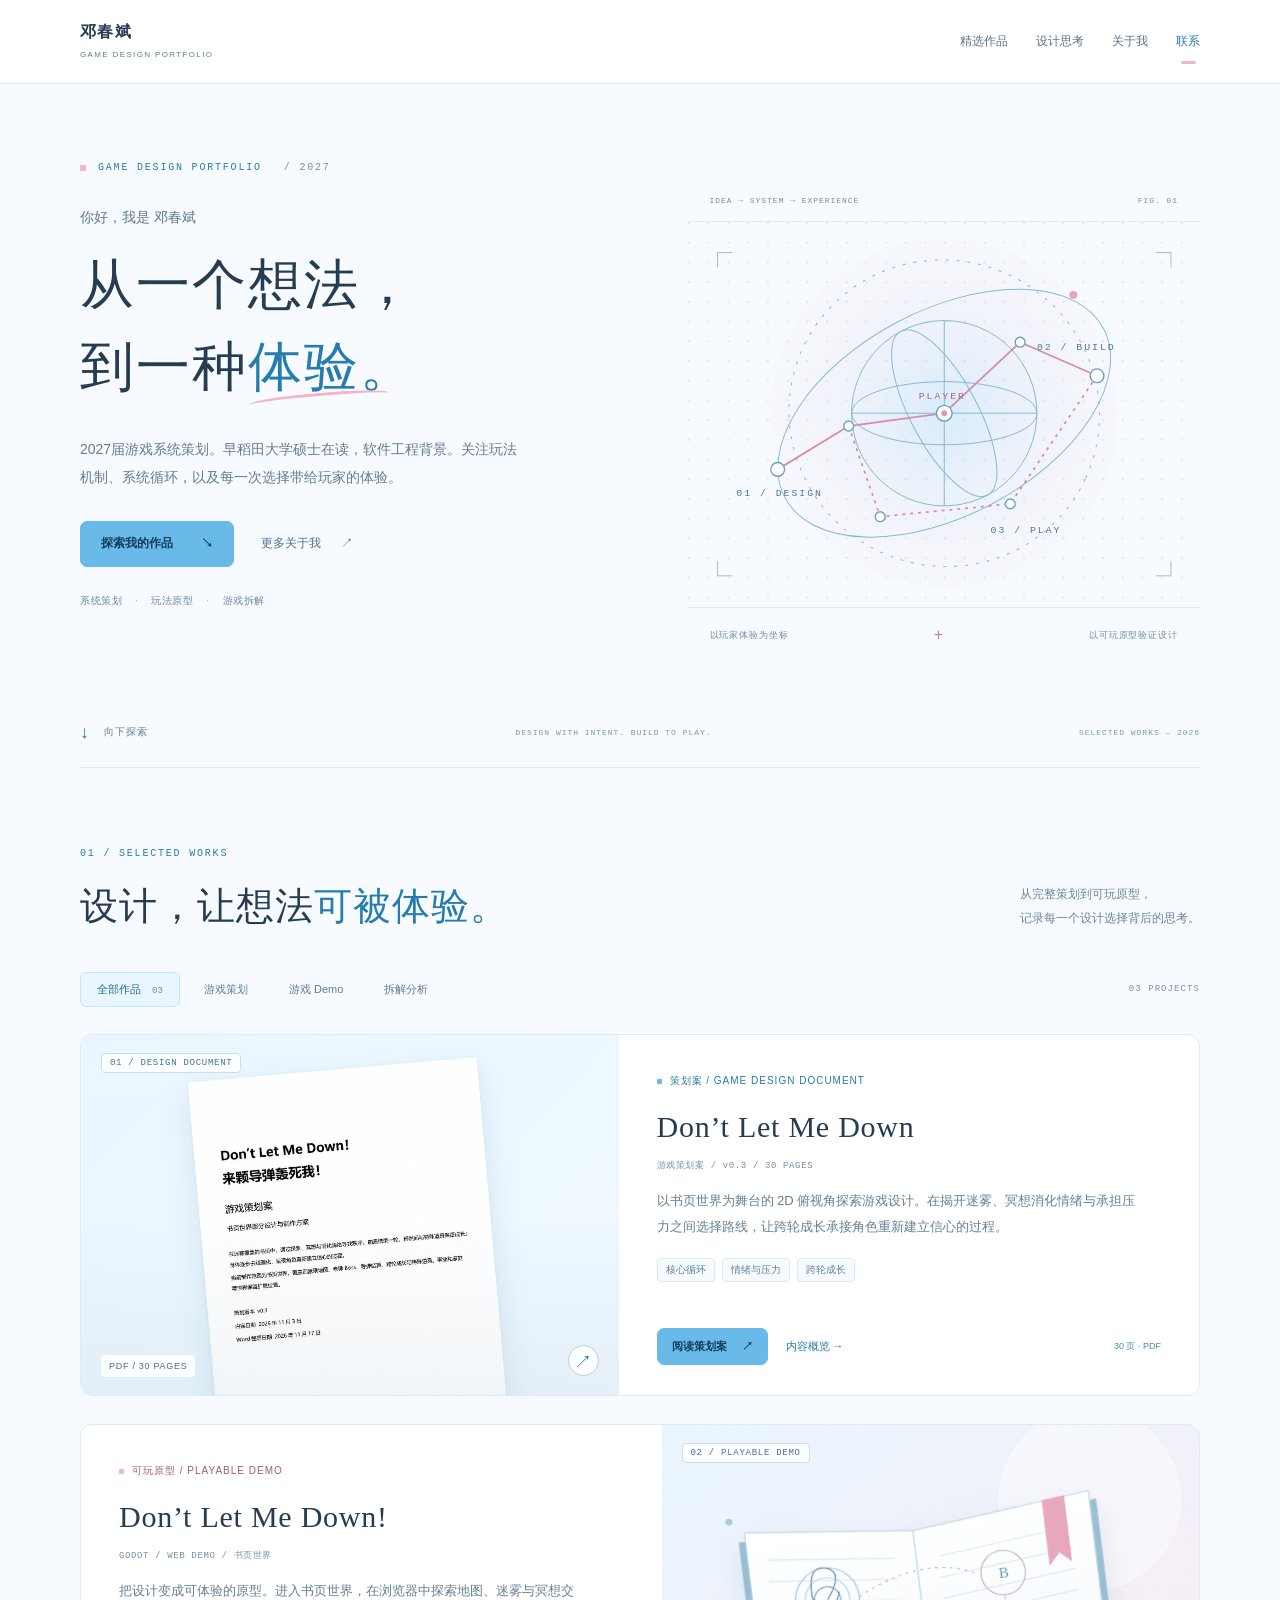
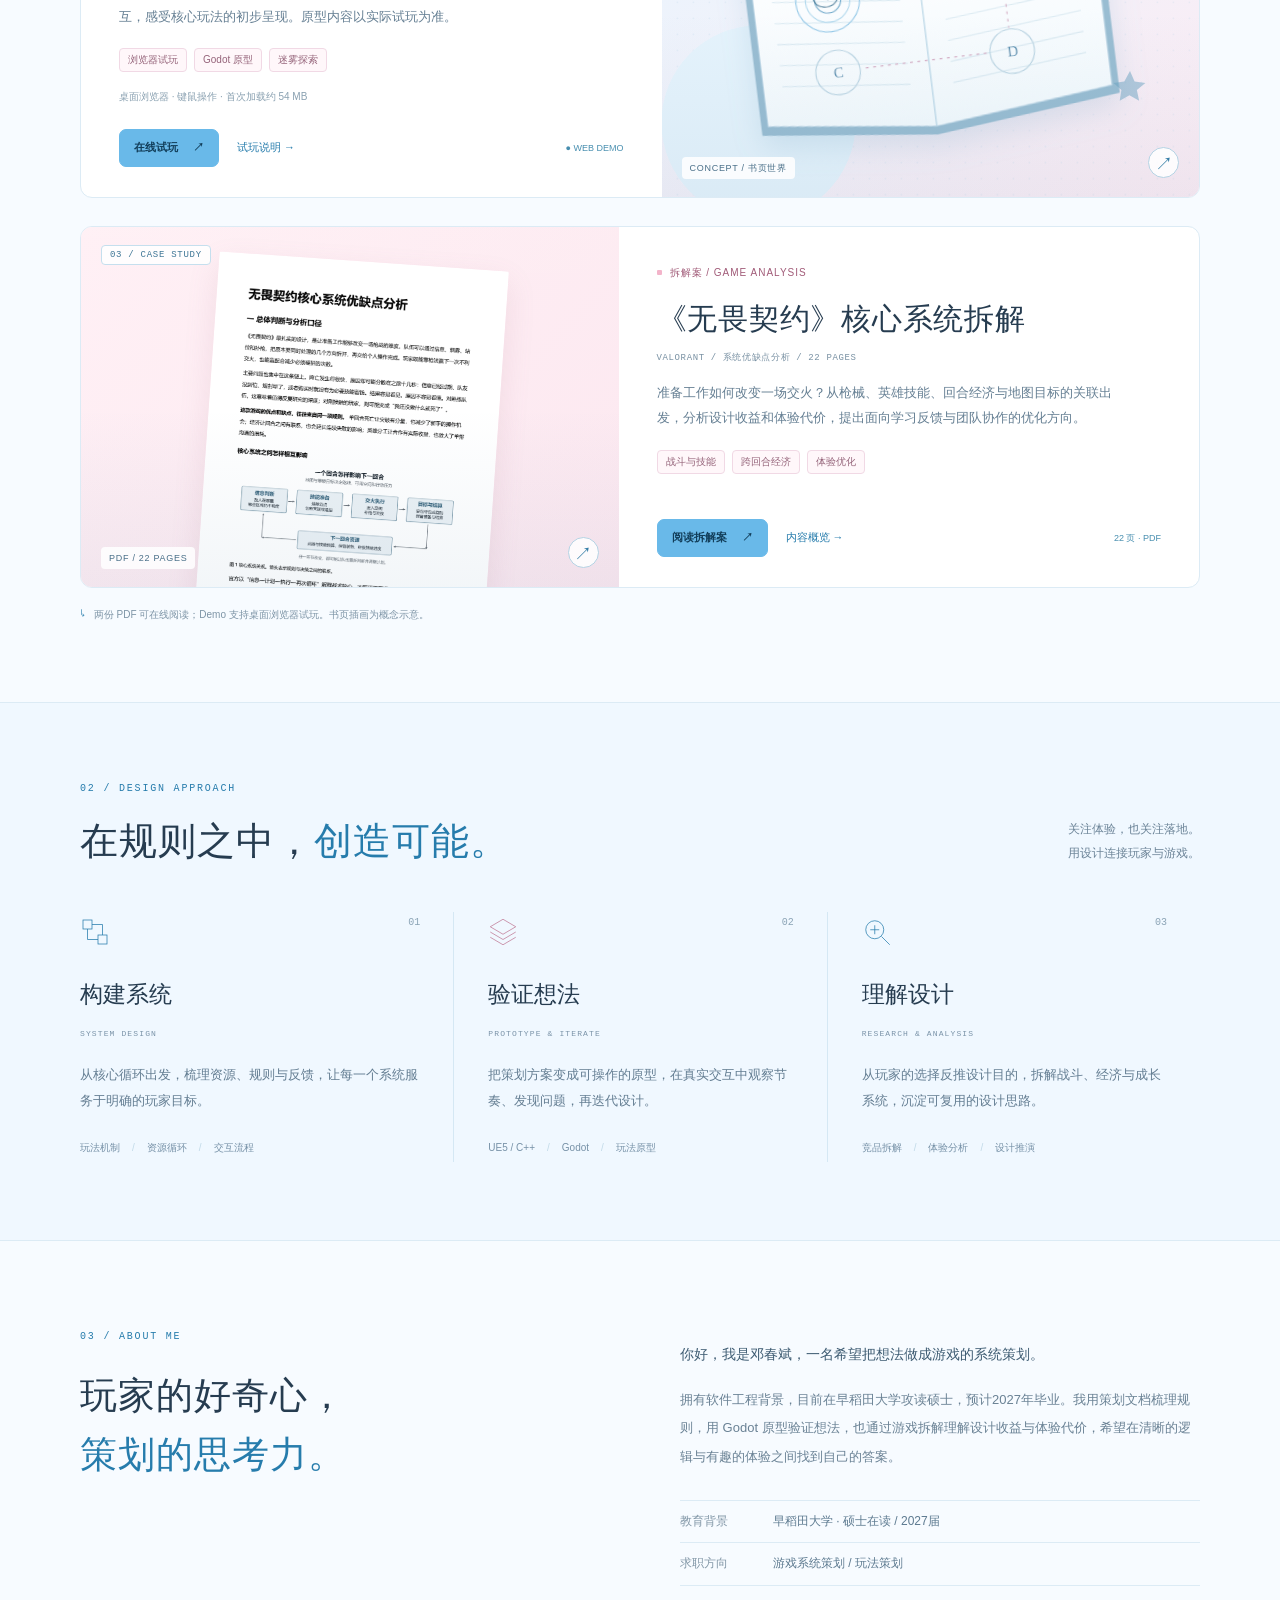
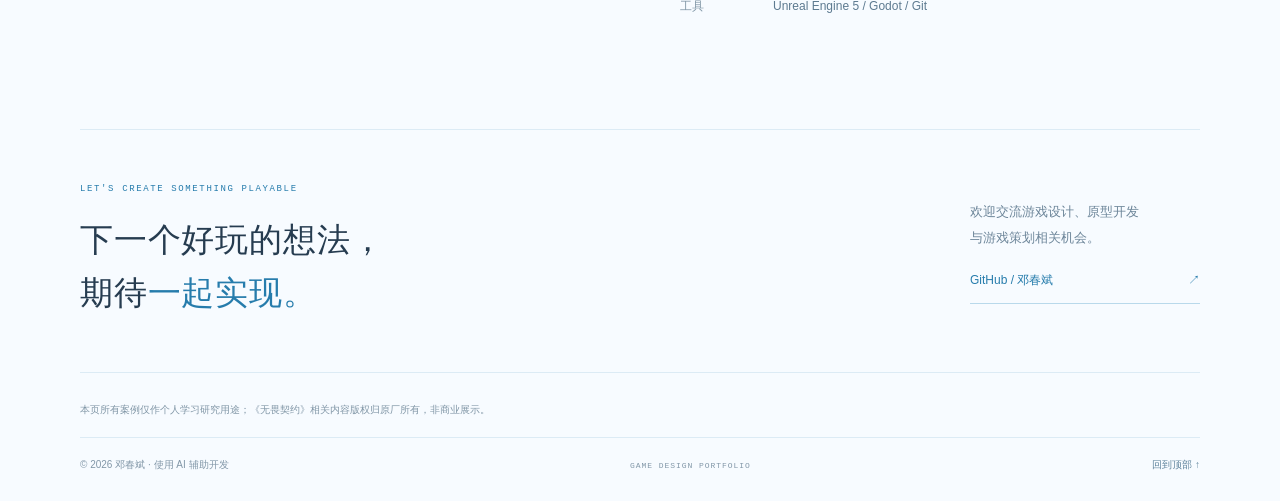
==== commit 7bb0620f: "Update" ====
--- a/index.html
+++ b/index.html
@@ -18,7 +18,7 @@
     <nav class="container navigation" aria-label="主导航">
       <a class="brand" href="#top" aria-label="邓春斌的作品集首页"><span>邓春斌<small>GAME DESIGN PORTFOLIO</small></span></a>
       <div class="nav-links"><a href="#projects" class="active">精选作品</a><a href="#approach">设计思考</a><a href="#about">关于我</a><a href="#contact">联系</a></div>
-      <button class="manage-button" data-manage>作品管理 <span aria-hidden="true">↗</span></button>
+     
       <button class="menu-button" aria-expanded="false" aria-controls="mobile-nav" aria-label="展开导航">☰</button>
     </nav>
     <div id="mobile-nav" class="mobile-nav" hidden><a href="#projects">精选作品</a><a href="#approach">设计思考</a><a href="#about">关于我</a><a href="#contact">联系</a><button data-manage>作品管理 ↗</button></div>
@@ -59,7 +59,7 @@
       <div class="section-heading"><div><div class="eyebrow">02 / DESIGN APPROACH</div><h2 id="approach-heading">在规则之中，<span class="serif-accent">创造可能。</span></h2></div><p>关注体验，也关注落地。<br>用设计连接玩家与游戏。</p></div>
       <div class="approach-grid"><article><span class="approach-index">01</span><svg viewBox="0 0 40 40" aria-hidden="true"><rect x="4" y="4" width="12" height="12"/><rect x="24" y="24" width="12" height="12"/><path d="M16 10h14v14M10 16v14h14"/></svg><h3>构建系统</h3><span class="mono">SYSTEM DESIGN</span><p>从核心循环出发，梳理资源、规则与反馈，让每一个系统服务于明确的玩家目标。</p><div class="skill-labels"><span>玩法机制</span><span>资源循环</span><span>交互流程</span></div></article><article><span class="approach-index">02</span><svg viewBox="0 0 40 40" aria-hidden="true"><path d="m20 3 17 10-17 10L3 13Zm-17 17 17 10 17-10M3 27l17 10 17-10"/></svg><h3>验证想法</h3><span class="mono">PROTOTYPE & ITERATE</span><p>把策划方案变成可操作的原型，在真实交互中观察节奏、发现问题，再迭代设计。</p><div class="skill-labels"><span>UE5 / C++</span><span>Godot</span><span>玩法原型</span></div></article><article><span class="approach-index">03</span><svg viewBox="0 0 40 40" aria-hidden="true"><circle cx="17" cy="17" r="12"/><path d="m26 26 11 11M11 17h12M17 11v12"/></svg><h3>理解设计</h3><span class="mono">RESEARCH & ANALYSIS</span><p>从玩家的选择反推设计目的，拆解战斗、经济与成长系统，沉淀可复用的设计思路。</p><div class="skill-labels"><span>竞品拆解</span><span>体验分析</span><span>设计推演</span></div></article></div>
     </div></section>
-    <section id="about" class="section container about-section" aria-labelledby="about-heading"><div class="about-title"><div class="eyebrow">03 / ABOUT ME</div><h2 id="about-heading">玩家的好奇心，<br><span class="serif-accent">策划的思考力。</span></h2></div><div class="about-copy"><p class="about-lead" id="about-lead"></p><p id="about-body"></p><dl class="about-facts"><div><dt>教育背景</dt><dd id="education"></dd></div><div><dt>求职方向</dt><dd id="direction"></dd></div><div><dt>常用工具</dt><dd>Unreal Engine 5 / Godot / Git / Python</dd></div></dl></div></section>
+    <section id="about" class="section container about-section" aria-labelledby="about-heading"><div class="about-title"><div class="eyebrow">03 / ABOUT ME</div><h2 id="about-heading">玩家的好奇心，<br><span class="serif-accent">策划的思考力。</span></h2></div><div class="about-copy"><p class="about-lead" id="about-lead"></p><p id="about-body"></p><dl class="about-facts"><div><dt>教育背景</dt><dd id="education"></dd></div><div><dt>求职方向</dt><dd id="direction"></dd></div><div><dt>工具</dt><dd>Unreal Engine 5 / Godot / Git </dd></div></dl></div></section>
     <section id="contact" class="contact-section container" aria-labelledby="contact-heading"><div><div class="eyebrow">LET'S CREATE SOMETHING PLAYABLE</div><h2 id="contact-heading">下一个好玩的想法，<br>期待<span class="serif-accent">一起实现。</span></h2></div><div class="contact-right"><p>欢迎交流游戏设计、原型开发<br>与游戏策划相关机会。</p><div id="contact-links"></div></div></section>
   </main>
   <footer class="container site-footer"><p class="copyright-statement">本页所有案例仅作个人学习研究用途；《无畏契约》相关内容版权归原厂所有，非商业展示。</p><div class="footer-bottom"><span>© <span id="year">2026</span> <span id="footer-name">邓春斌</span> · 使用 AI 辅助开发</span><span>GAME DESIGN PORTFOLIO</span><a href="#top">回到顶部 ↑</a></div></footer>
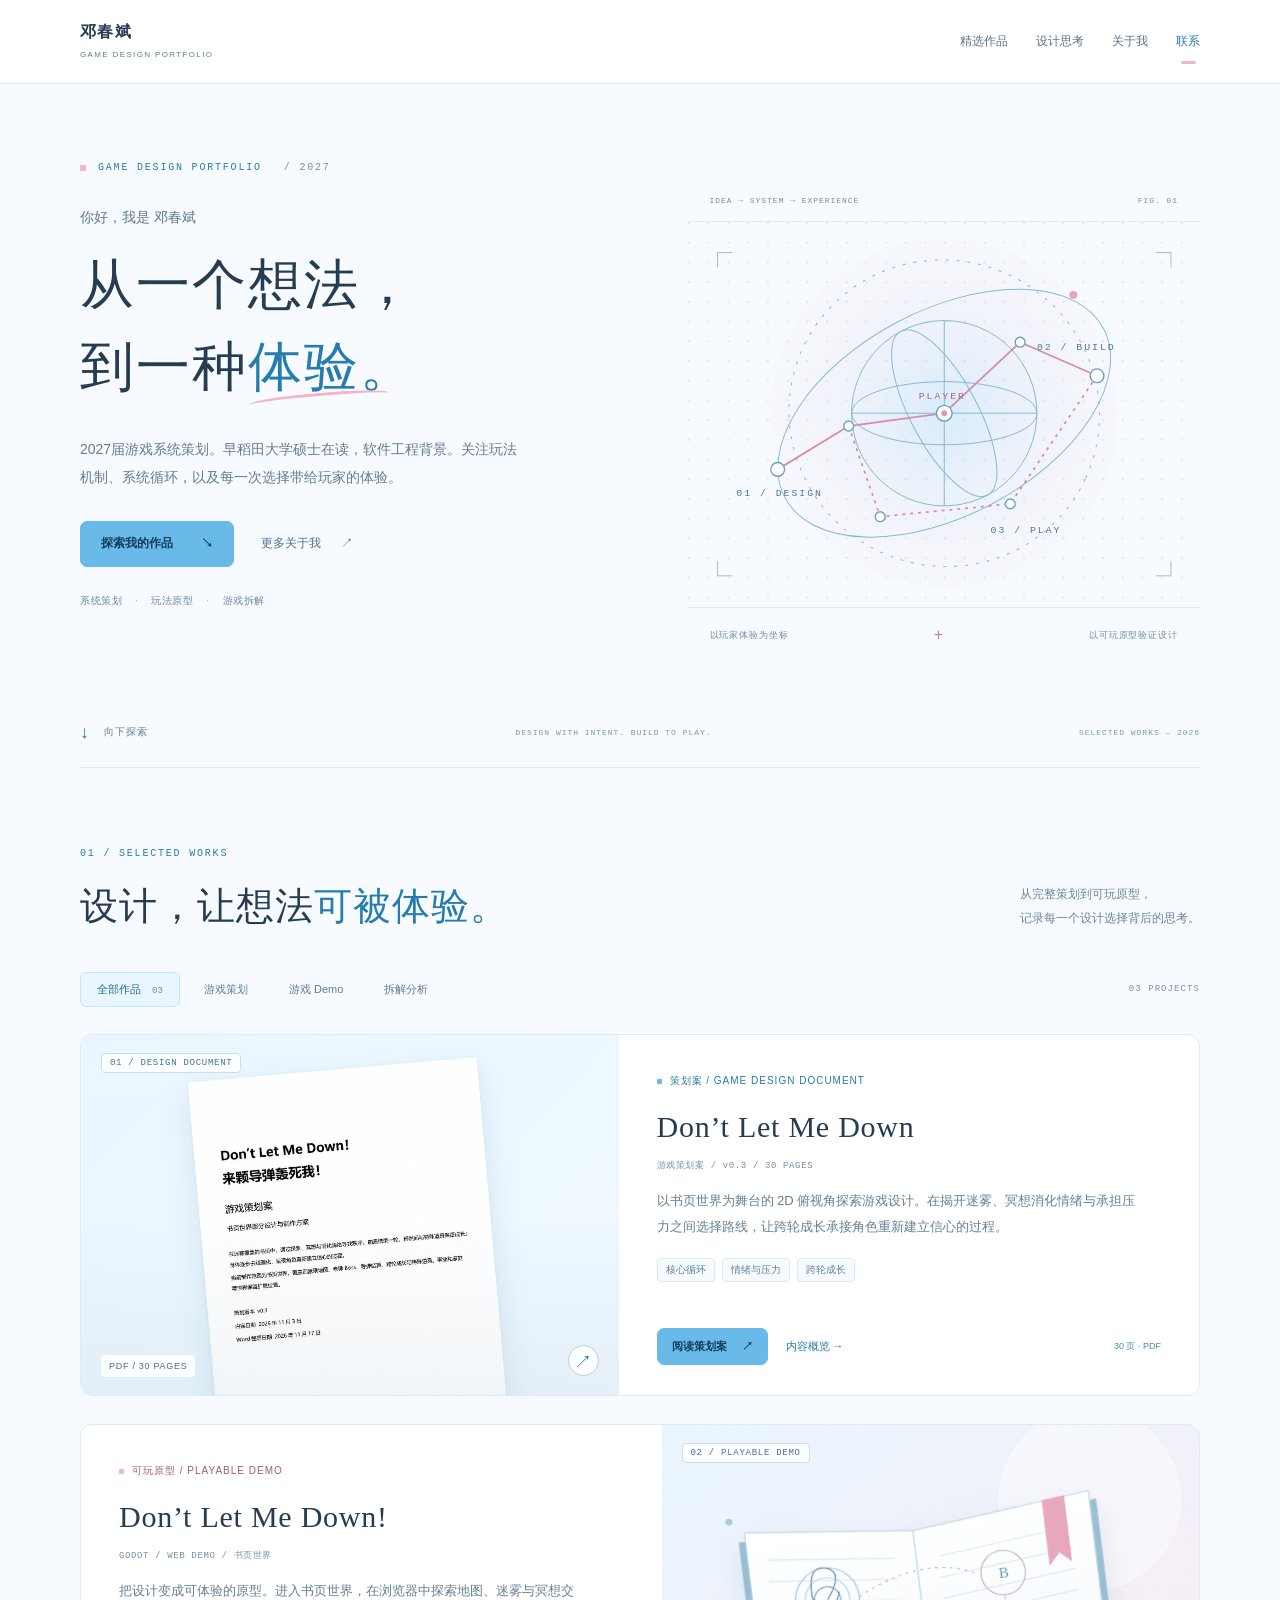
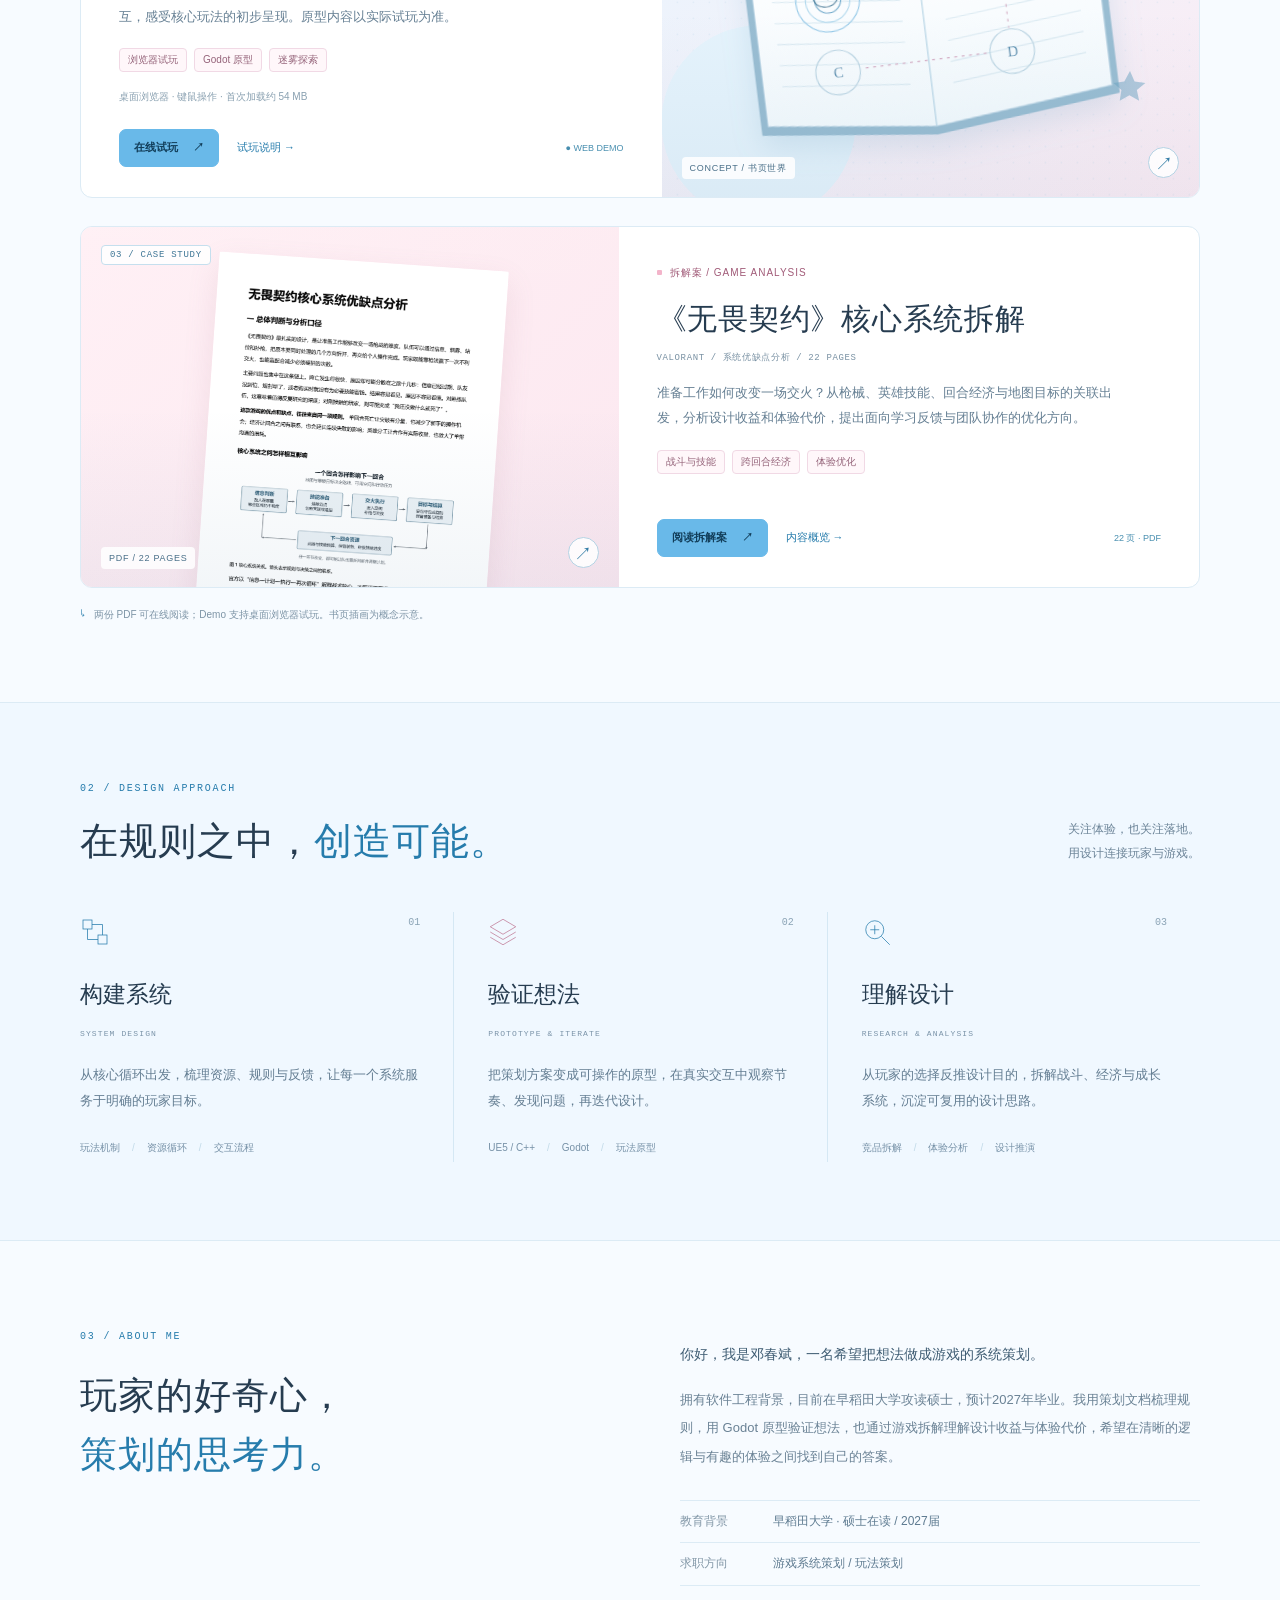
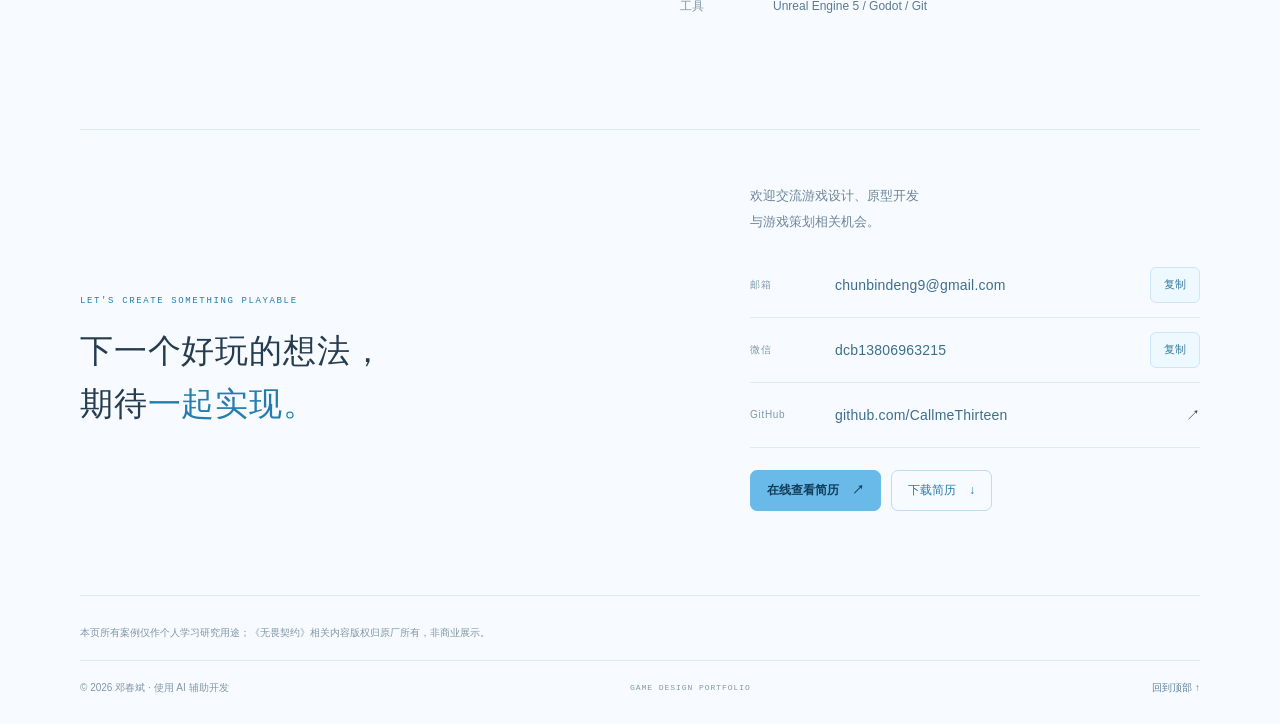
==== commit 07dd74e7: "Add resume and email and WeChat contact links" ====
--- a/index.html
+++ b/index.html
@@ -18,7 +18,6 @@
     <nav class="container navigation" aria-label="主导航">
       <a class="brand" href="#top" aria-label="邓春斌的作品集首页"><span>邓春斌<small>GAME DESIGN PORTFOLIO</small></span></a>
       <div class="nav-links"><a href="#projects" class="active">精选作品</a><a href="#approach">设计思考</a><a href="#about">关于我</a><a href="#contact">联系</a></div>
-     
       <button class="menu-button" aria-expanded="false" aria-controls="mobile-nav" aria-label="展开导航">☰</button>
     </nav>
     <div id="mobile-nav" class="mobile-nav" hidden><a href="#projects">精选作品</a><a href="#approach">设计思考</a><a href="#about">关于我</a><a href="#contact">联系</a><button data-manage>作品管理 ↗</button></div>
@@ -77,7 +76,7 @@
       <label>文档在线链接（可选）<input id="edit-document-url" type="text" inputmode="url" placeholder="https://…"></label><div class="form-grid"><label>Demo / 在线试玩链接（可选）<input id="edit-demo-url" type="text" inputmode="url" placeholder="https://… 或 demo/游戏文件.html"></label><label>演示视频链接（可选）<input id="edit-video-url" type="text" inputmode="url" placeholder="https://www.bilibili.com/video/…"></label></div>
       <p class="form-error" id="work-error" role="alert"></p><div class="form-actions"><button type="submit" class="button primary">保存到本机 <span>↗</span></button><button type="button" id="delete-project" class="danger-button">删除此作品</button></div>
     </form>
-    <form id="profile-form" hidden><label>公开署名<input id="profile-name" required maxlength="60"></label><label>首页简介<textarea id="profile-intro" required rows="3" maxlength="500"></textarea></label><label>关于我 · 首段<textarea id="profile-about" rows="2" maxlength="500"></textarea></label><label>关于我 · 补充介绍<textarea id="profile-body" rows="3" maxlength="1000"></textarea></label><div class="form-grid"><label>教育背景<input id="profile-education" maxlength="100"></label><label>求职方向<input id="profile-direction" maxlength="100"></label></div><div class="form-grid"><label>公开联系邮箱<input id="profile-email" type="email" placeholder="hello@example.com"></label><label>GitHub 主页<input id="profile-github" type="url" placeholder="https://github.com/…"></label></div><p class="form-error" id="profile-error" role="alert"></p><button type="submit" class="button primary">保存个人资料 ↗</button></form>
+    <form id="profile-form" hidden><label>公开署名<input id="profile-name" required maxlength="60"></label><label>首页简介<textarea id="profile-intro" required rows="3" maxlength="500"></textarea></label><label>关于我 · 首段<textarea id="profile-about" rows="2" maxlength="500"></textarea></label><label>关于我 · 补充介绍<textarea id="profile-body" rows="3" maxlength="1000"></textarea></label><div class="form-grid"><label>教育背景<input id="profile-education" maxlength="100"></label><label>求职方向<input id="profile-direction" maxlength="100"></label></div><div class="form-grid"><label>公开联系邮箱<input id="profile-email" type="email" placeholder="hello@example.com"></label><label>公开微信号<input id="profile-wechat" maxlength="100" placeholder="微信号"></label></div><div class="form-grid"><label>GitHub 主页<input id="profile-github" type="url" placeholder="https://github.com/…"></label><label>简历 PDF 地址<input id="profile-resumeUrl" type="text" inputmode="url" maxlength="2048" placeholder="uploads/resume.pdf 或 https://…"></label></div><p class="form-error" id="profile-error" role="alert"></p><button type="submit" class="button primary">保存个人资料 ↗</button></form>
     <div class="publish-panel"><div><h3>让作品被看见</h3><p>导出包含已保存资料和文件的完整网站。<br>未保存的表单修改不会包含在导出中。</p></div><button id="export-site" class="button primary">导出网站 .zip <span>↓</span></button></div><div class="manager-bottom"><a href="README.md" target="_blank" rel="noopener">查看 GitHub Pages 发布说明 ↗</a><button id="reset-local" type="button">清除本机草稿，恢复已发布内容</button></div>
   </dialog>
   <div id="toast" class="toast" role="status" hidden></div>
--- a/styles.css
+++ b/styles.css
@@ -18,4 +18,21 @@
 @media(max-width:1000px){.container{width:calc(100% - 64px)}.navigation{gap:22px}.nav-links{gap:20px}.hero{gap:20px;padding-top:55px}.hero h1{font-size:43px}.hero-description{font-size:13px}.hero-intro{margin-top:25px}.hero-visual{margin-top:20px}.eyebrow{font-size:9px}.hero-bottom .edition{display:none}.hero-bottom{padding-top:30px}.project-content,.featured .project-content,.analysis .project-content{padding:28px}.project h3,.featured h3{font-size:27px}.asset-status{font-size:8px;gap:6px}.project-footer{align-items:flex-start;flex-direction:column;gap:12px;padding-top:20px}.project-visual,.document-preview{min-height:345px}.about-section{gap:45px}.section-heading h2{font-size:32px}.about-title h2{font-size:32px}.approach-grid article{padding-right:23px}.approach-grid article+article{padding-left:23px}.contact-section{gap:25px}.contact-section h2{font-size:30px}}
 @media(max-width:700px){.container{width:calc(100% - 40px)}.site-header{height:70px}.navigation{gap:18px}.brand{font-size:14px;gap:10px}.brand small{font-size:7px}.nav-links,.navigation>.manage-button{display:none}.menu-button{display:block;padding:8px;font-size:21px;color:var(--blue-deep)}.mobile-nav{display:flex;font-size:12px}.mobile-nav button{color:var(--blue-deep);font-size:12px;padding:0}.hero{grid-template-columns:1fr;gap:0;padding-top:41px}.hero h1{font-size:45px;line-height:1.5}.hero-intro{font-size:13px;margin-top:24px}.hero-description{max-width:440px;margin-top:23px;font-size:13px}.hero-actions{margin-top:25px}.hero-visual{margin:38px auto 0;width:100%;max-width:420px}.visual-topline,.visual-bottomline{font-size:8px}.system-art{max-height:290px}.hero-bottom{margin-top:27px;padding-top:14px;padding-bottom:20px}.hero-bottom p{font-size:6px;letter-spacing:.06em}.scroll-cue{font-size:9px;gap:9px}.section{padding-block:49px}.section-heading{display:block;margin-bottom:25px}.section-heading h2{font-size:29px;line-height:1.65}.section-heading .eyebrow{margin-bottom:13px}.section-heading>p{margin-top:16px;font-size:12px;max-width:none}.section-heading>p br{display:none}.work-toolbar{gap:10px;margin-bottom:21px}.filters{gap:2px}.filters button{padding:6px 9px;font-size:10px}.filters button span{font-size:8px;margin-left:4px}.work-count{display:none}.project-grid{gap:22px}.project,.project.featured,.project.demo,.project.analysis{display:flex;flex-direction:column;grid-column:auto;min-height:0}.project .project-visual,.project.demo .project-visual{order:0;aspect-ratio:1.45;min-height:0}.project .project-content,.project.demo .project-content{order:1;padding:26px 24px}.project-visual img{position:absolute;inset:0;width:100%;height:100%}.project-visual img.doc-page,.project.featured .project-visual img.doc-page{position:relative;inset:auto;width:57%;height:auto;margin:29px auto -120px;max-width:250px}.document-preview{aspect-ratio:1.45;min-height:0}.project h3,.featured h3{font-size:27px}.project-description{font-size:13px}.project-subtitle{font-size:8px}.project-footer{flex-direction:row;align-items:center;margin-top:5px}.asset-status{font-size:8px}.project-category{margin-bottom:12px}.analysis .project-visual svg{width:100%;height:100%}.art-note{font-size:9px;line-height:1.9}.analysis-axes{gap:17px}.approach-grid{grid-template-columns:1fr;margin-top:30px;gap:27px}.approach-grid article,.approach-grid article+article{border-left:0;padding:0 0 25px 50px;border-bottom:1px solid var(--line)}.approach-grid article:last-child{border-bottom:0;padding-bottom:0}.approach-grid svg{position:absolute;top:0;left:0;width:28px;height:28px}.approach-grid h3{font-size:22px}.approach-index{right:0}.approach-grid p{margin-top:13px;font-size:13px}.skill-labels{margin-top:17px}.about-section{grid-template-columns:1fr;gap:25px}.about-title h2{font-size:32px}.about-signature{display:none}.about-copy{padding:0}.about-copy>p{font-size:13px}.contact-section{grid-template-columns:1fr;padding-block:37px;gap:22px}.contact-section h2{font-size:30px}.contact-right{justify-self:start;width:100%;max-width:380px}.contact-right p{font-size:13px}.site-footer{font-size:9px;padding-block:25px}.footer-bottom{gap:14px;flex-wrap:wrap}.footer-bottom>span:nth-child(2),.site-footer>span:nth-child(2){display:none}.footer-bottom a{margin-left:auto}.copyright-statement{font-size:9px;line-height:2}dialog,.manager-dialog{padding:24px 20px;max-height:92dvh}.manager-heading h2{font-size:26px}.manager-heading .dialog-close{right:17px;top:22px}.form-grid{grid-template-columns:1fr;gap:0}.upload-grid{grid-template-columns:1fr}.file-field input{font-size:11px}.file-field label>span{font-size:9px}.file-current{font-size:10px}.publish-panel{flex-direction:column;align-items:stretch}.publish-panel .button{align-self:flex-start}.manager-bottom{flex-direction:column;gap:14px}.manager-bottom button{text-align:left;padding:0}.detail-image{height:210px}.detail-body{padding:24px}.detail-body h2{font-size:25px;margin-right:0}.detail-dialog{padding:0}.resource{padding:12px}.resource a{font-size:11px}.resource strong{font-size:11px}.local-notice{padding:12px}.local-notice p{font-size:10px}}
 @media(max-width:380px){.hero h1{font-size:39px}.hero-actions{gap:18px}.button{gap:18px}.project-footer{flex-direction:column;align-items:flex-start}.resource{align-items:flex-start;flex-direction:column}.resource a{white-space:normal}}
+/* Contact details and resume: compact rows, readable values, clear copy feedback. */
+.contact-right{width:min(100%,450px);min-width:0}
+#contact-links{margin-top:18px;min-width:0}
+.contact-item{display:grid;grid-template-columns:70px minmax(0,1fr) auto;align-items:center;column-gap:15px;row-gap:5px;min-height:65px;padding:14px 0;border-bottom:1px solid var(--line);min-width:0}
+.contact-label{font-size:10px;line-height:1.6;color:#8099ac;letter-spacing:.07em}
+.contact-value,.contact-right .contact-item a.contact-value{display:block;min-width:0;margin:0;padding:0;border:0;color:#3d6f8d;font-size:14px;line-height:1.75;letter-spacing:.015em;overflow-wrap:anywhere;word-break:normal}
+.contact-right .contact-item a.contact-value:hover{color:var(--blue-deep);text-decoration:underline;text-underline-offset:4px}
+.copy-contact{display:inline-flex;align-items:center;justify-content:center;min-width:50px;min-height:36px;padding:6px 11px;border:1px solid #cee5f3;border-radius:6px;background:#edf8ff;color:#397c9f;font-size:11px;white-space:nowrap;transition:background .2s,border-color .2s}
+.copy-contact:hover{background:#dff2ff;border-color:#a8d6ef}
+.copy-contact:active{background:#d5ebf8}
+.copy-contact[aria-pressed="true"]{background:#fff0f5;border-color:#f1cadb;color:#9a5874}
+.resume-actions{display:flex;flex-wrap:wrap;gap:10px;margin-top:22px}
+.contact-right .resume-actions .button{display:inline-flex;align-items:center;justify-content:center;gap:13px;min-height:40px;margin:0;padding:9px 16px;border:1px solid #bedced;border-radius:7px;font-size:12px;line-height:1.7;overflow-wrap:normal}
+.contact-right .resume-actions .button.primary{border-color:var(--blue);color:#123e5a}
+.contact-right .contact-feedback{min-height:21px;margin:10px 0 0;font-size:11px;line-height:1.8;color:#347fa7;overflow-wrap:anywhere}
+.contact-right .contact-feedback[data-state="error"]{color:#a65f7c}
+@media(max-width:700px){.contact-right{width:100%;max-width:none}.contact-item{grid-template-columns:minmax(0,1fr) auto;column-gap:12px;row-gap:7px;min-height:78px;padding:14px 0}.contact-label{grid-column:1/-1;font-size:10px}.contact-value,.contact-right .contact-item a.contact-value{grid-column:1;font-size:14px}.copy-contact{grid-column:2;grid-row:2;min-height:38px;min-width:54px}.resume-actions{gap:10px;margin-top:20px}.contact-right .resume-actions .button{flex:1 1 145px;min-height:42px}.contact-right .contact-feedback{font-size:11px;margin-top:12px}}
 @media(prefers-reduced-motion:reduce){html{scroll-behavior:auto}*,*:before,*:after{transition:none!important;animation:none!important}}
